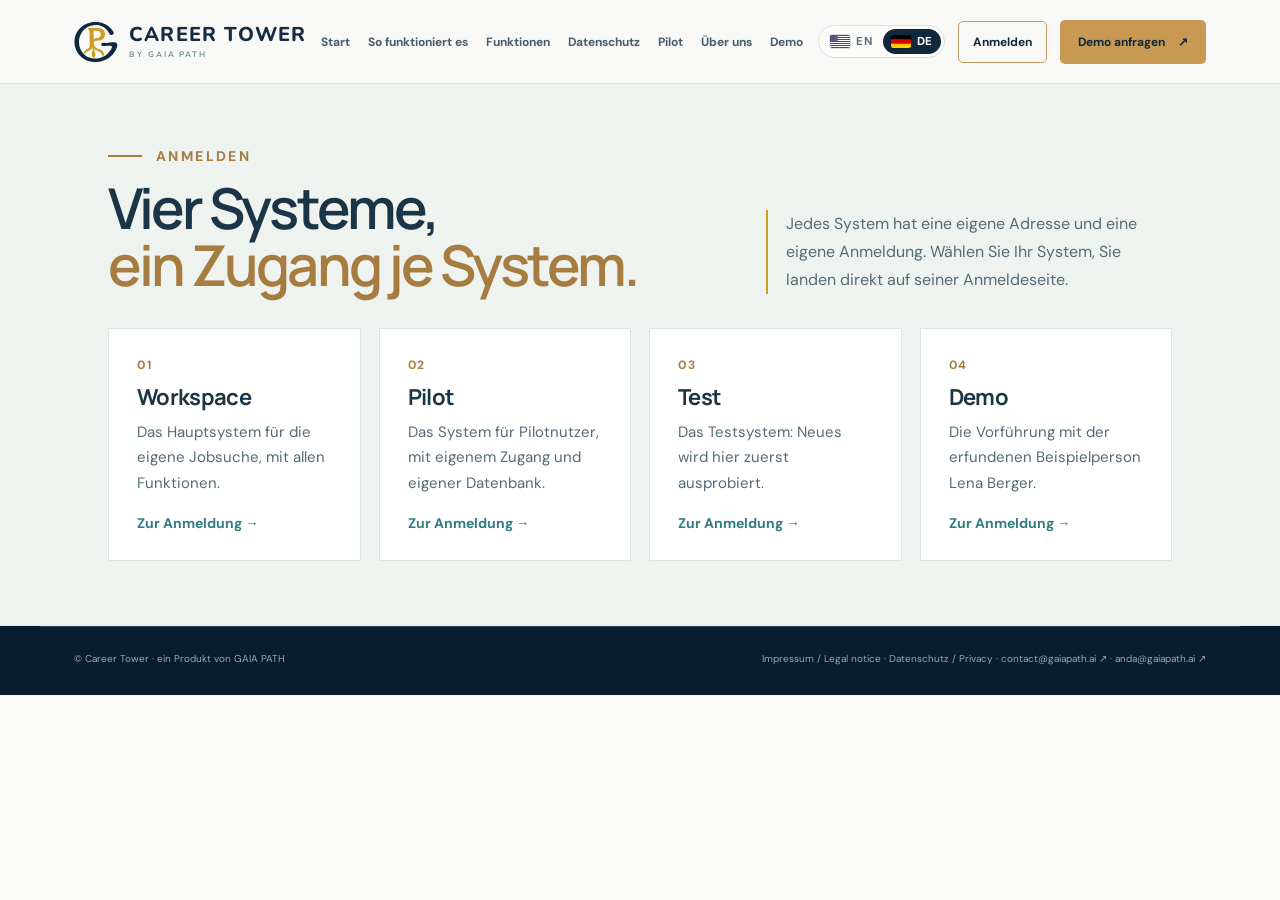
==== anmelden.html @ d07d6068 "Anmelden: Kacheln auf app/pilot/test/demo.careertower.ai Co-Authored-By: Claude Opus 5.5 <noreply@an" ====
<!doctype html><html lang="de"><head><meta charset="UTF-8"><meta name="viewport" content="width=device-width,initial-scale=1"><meta name="description" content="Career Tower von GAIA PATH: KI-gestützte Bewerbungsunterlagen für AVGS-Träger. Nur belegte Fakten aus dem Master-Lebenslauf, markiert, was man prüfen sollte. Die KI zeigt, der Mensch entscheidet."><title>Career Tower</title><link rel="icon" href="assets/logo.svg" type="image/svg+xml"><link rel="icon" href="assets/favicon-32.png" sizes="32x32" type="image/png"><link rel="apple-touch-icon" href="assets/apple-touch-icon.png"><meta property="og:type" content="website"><meta property="og:url" content="https://careertower.ai/"><meta property="og:title" content="Career Tower"><meta property="og:description" content="AI-supported application documents built only from verified facts. AI shows, people decide. Nothing is sent automatically."><meta property="og:image" content="https://www.gaiapath.ai/assets/og-image.png"><meta name="twitter:card" content="summary_large_image"><meta name="theme-color" content="#0b2235"><link rel="stylesheet" href="styles.css?v=35"><link rel="stylesheet" href="ct.css?v=15"><script data-goatcounter="https://leonidasshariati.goatcounter.com/count" async src="//gc.zgo.at/count.js"></script></head><body data-page="pLogin" class="ct-page"><header class="site-header"><a class="brand" href="index.html" aria-label="Career Tower"><span class="brand-mark"><svg viewBox="128 14 790 790" aria-hidden="true"><path d="M493.67,768.67C476.85,767.86 466.83,766.92 450.83,764.65C445.42,763.88 438.57,762.67 433.00,761.49C431.81,761.24 428.21,760.48 425.00,759.81C369.36,748.20 316.09,723.93 273.23,690.67C265.53,684.69 264.67,684.01 261.32,681.18C206.78,635.16 170.81,579.69 150.20,509.83C146.63,497.72 142.01,476.75 140.15,464.17C139.25,458.10 138.66,453.58 138.00,447.67C137.38,442.14 137.17,439.65 136.31,427.83C135.85,421.40 135.83,394.44 136.29,387.50C136.94,377.67 137.37,372.54 138.01,367.00C138.36,363.97 138.80,360.15 138.99,358.50C139.18,356.85 139.48,354.75 139.65,353.83C139.82,352.92 140.20,350.59 140.49,348.67C142.12,338.09 145.56,321.98 148.22,312.50C155.66,285.96 161.98,269.53 173.66,246.39C205.39,183.51 256.27,131.75 321.67,95.82C360.97,74.22 402.38,60.06 447.33,52.85C455.56,51.52 456.60,51.37 461.00,50.84C481.09,48.42 493.48,47.68 514.17,47.69C534.42,47.69 541.73,48.15 566.83,51.03C569.55,51.34 574.49,52.10 577.50,52.67C578.42,52.85 580.52,53.23 582.17,53.52C633.65,62.60 681.07,81.76 725.67,111.50C733.48,116.71 735.87,118.40 744.34,124.67C769.04,142.94 795.28,168.94 813.80,193.50C830.43,215.54 838.65,231.63 840.04,244.81C842.34,266.68 826.58,284.11 803.78,284.92C788.35,285.46 775.67,278.43 765.36,263.63C763.04,260.29 757.40,250.52 751.33,239.33C736.51,212.01 721.34,191.91 702.86,175.11C678.41,152.88 647.60,134.09 616.32,122.32C591.58,113.02 569.39,107.92 542.83,105.43C529.68,104.19 498.34,104.70 486.50,106.33C485.22,106.51 482.59,106.82 480.67,107.02C472.59,107.86 458.96,110.35 447.67,113.05C403.25,123.68 356.75,146.13 325.33,172.13C311.29,183.75 296.94,198.46 284.97,213.50C279.71,220.11 272.91,229.56 268.78,236.00C267.31,238.29 265.39,241.28 264.52,242.65C259.39,250.66 250.16,267.94 246.26,276.83C244.98,279.77 243.11,284.01 242.12,286.27C238.24,295.08 231.40,314.58 228.88,324.00C223.82,342.94 221.67,353.70 219.52,370.83C215.39,403.78 216.78,437.50 223.72,472.50C225.84,483.23 231.43,503.84 234.34,511.69C234.91,513.23 235.91,516.00 236.56,517.83C240.65,529.42 247.10,544.19 252.54,554.41C267.56,582.67 281.83,602.46 302.33,623.46C338.61,660.62 389.16,687.57 445.83,699.97C467.00,704.59 483.11,706.17 509.00,706.15C533.37,706.13 545.13,705.13 567.33,701.20C591.34,696.96 621.10,687.83 642.14,678.26C644.17,677.33 647.72,675.72 650.02,674.67C672.71,664.33 702.51,644.85 722.67,627.20C755.36,598.56 780.02,567.26 797.63,532.08C807.52,512.31 811.08,494.49 806.86,485.86C804.01,480.03 797.89,477.30 783.50,475.44C777.80,474.70 751.32,474.58 745.33,475.27C743.41,475.49 739.81,475.82 737.33,476.00C734.86,476.18 730.81,476.55 728.33,476.81C725.86,477.08 721.51,477.53 718.67,477.83C715.83,478.12 713.20,478.43 712.83,478.52C712.47,478.60 708.87,479.04 704.83,479.49C700.80,479.94 694.95,480.60 691.83,480.96C677.92,482.58 673.86,482.82 660.83,482.83C650.18,482.83 647.61,482.74 644.67,482.24C635.15,480.62 628.66,477.88 623.52,473.30C619.19,469.44 615.69,461.20 615.67,454.82C615.64,440.33 624.19,429.55 639.06,425.38C645.76,423.50 656.05,422.61 663.17,423.31C689.30,425.87 712.08,425.31 749.17,421.18C754.48,420.59 761.65,419.81 767.75,419.16C770.27,418.89 774.47,418.44 777.08,418.15C784.51,417.35 790.99,416.71 797.33,416.16C800.54,415.89 803.84,415.58 804.67,415.49C808.75,415.03 826.84,414.33 834.82,414.34C857.09,414.35 872.77,416.59 882.99,421.23C901.93,429.83 910.00,451.34 905.30,480.67C903.08,494.47 896.41,515.17 888.70,532.12C887.22,535.39 886.00,538.14 886.00,538.24C886.00,538.67 876.49,556.52 872.74,563.12C862.10,581.88 843.39,609.07 832.01,622.33C830.98,623.52 829.29,625.55 828.25,626.83C821.07,635.65 810.27,647.35 800.29,657.15C754.99,701.57 699.42,733.48 635.66,751.67C627.15,754.09 615.03,757.21 611.00,758.01C610.18,758.17 607.32,758.77 604.67,759.34C582.33,764.10 562.04,766.84 539.17,768.19C529.20,768.77 501.78,769.07 493.67,768.67Z" fill="currentColor" fill-rule="evenodd"/><path d="M474.50,691.36C470.16,691.09 470.15,691.09 465.56,684.39C453.58,666.92 448.32,653.49 446.48,635.67C445.01,621.37 446.77,609.78 454.18,585.10C458.79,569.76 459.74,565.88 461.28,556.33C463.17,544.65 463.44,539.95 463.42,520.00C463.39,503.48 463.19,500.30 462.17,500.28C461.98,500.27 461.29,501.74 460.63,503.55C454.06,521.54 445.44,534.71 432.97,545.80C422.28,555.32 413.79,560.22 396.00,567.16C371.93,576.54 360.74,583.09 348.71,594.83C340.17,603.17 332.48,614.45 329.00,623.76C327.20,628.57 326.48,628.53 320.29,623.22C312.94,616.91 304.43,607.57 303.07,604.33C302.41,602.76 302.83,600.57 305.21,593.23C311.34,574.31 324.19,557.68 341.63,546.09C348.59,541.47 353.65,538.77 371.67,530.06C395.75,518.43 405.55,506.05 408.24,483.83C408.90,478.38 408.88,483.67 408.73,362.00C408.61,260.04 408.35,234.13 407.35,226.65C405.52,212.82 400.66,199.70 393.13,188.28C389.29,182.45 382.41,173.52 377.50,168.00C375.79,166.08 374.05,164.05 373.63,163.50C373.21,162.95 372.37,161.94 371.77,161.25C370.54,159.85 370.42,159.29 371.20,158.51C371.88,157.83 563.36,157.92 571.33,158.61C576.66,159.07 585.69,160.18 589.67,160.86C637.67,169.06 670.77,198.63 681.62,243.00C682.18,245.29 682.74,247.84 682.85,248.67C682.97,249.49 683.26,251.37 683.51,252.83C684.31,257.53 685.10,269.86 684.88,274.17C682.92,312.69 667.67,342.26 639.61,361.94C623.01,373.58 602.72,380.74 579.00,383.34C573.89,383.90 560.87,384.30 547.17,384.32C531.03,384.35 526.01,384.81 517.33,387.06C496.34,392.52 484.40,409.38 484.34,433.67C484.28,459.67 494.50,484.06 513.50,503.20C528.28,518.08 543.75,526.28 576.00,536.33C596.99,542.87 606.94,546.94 618.83,553.83C642.94,567.80 659.38,589.24 667.40,617.17C669.95,626.02 671.80,637.55 671.20,640.76C670.77,643.05 667.02,646.71 660.33,651.37C659.14,652.20 656.44,654.09 654.33,655.57C649.60,658.88 644.20,662.01 642.85,662.23C641.27,662.48 640.85,661.70 639.33,655.67C632.28,627.59 618.79,608.17 595.67,592.78C586.60,586.75 577.68,582.60 559.17,575.80C540.15,568.81 532.36,565.13 522.00,558.21C509.76,550.05 501.48,542.00 492.34,529.38C488.92,524.66 488.81,524.74 488.91,531.84C488.99,537.56 489.37,540.74 490.88,548.33C493.26,560.35 494.86,565.98 500.82,583.33C509.81,609.55 511.17,615.93 511.10,631.51C511.01,652.91 505.83,667.97 491.18,689.44C489.83,691.40 488.81,691.68 482.93,691.61C480.13,691.58 476.33,691.46 474.50,691.36Z M486.12,355.42C495.36,346.57 504.61,342.28 519.83,339.77C521.73,339.46 527.06,339.18 534.33,339.00C552.84,338.55 561.54,336.76 573.00,331.04C599.77,317.67 613.81,288.63 608.33,257.91C603.74,232.15 586.23,213.45 560.81,207.16C551.52,204.86 552.63,204.92 515.60,204.77C482.04,204.63 482.04,204.63 481.34,205.33C480.64,206.03 480.64,206.03 480.74,281.93C480.83,358.02 480.85,359.33 481.86,359.33C481.95,359.33 483.87,357.57 486.12,355.42Z" fill="#cc9f22" fill-rule="evenodd"/></svg></span><span class="brand-name">CAREER TOWER<small>BY GAIA PATH</small></span></a><nav class="desktop-nav" aria-label="Primary"><a href="index.html" data-i="ctStart">Start</a><a href="so-funktionierts.html" data-i="ctHow">So funktioniert es</a><a href="funktionen.html" data-i="ctFeat">Funktionen</a><a href="datenschutz-daten.html" data-i="ctData">Datenschutz</a><a href="pilot.html" data-i="ctPilot">Pilot</a><a href="ueber-uns.html" data-i="ctAbout">Über uns</a><a href="demo.html" data-i="ctDemoNav">Demo</a></nav><div class="nav-actions"><div class="language lang-switch" id="ctLang" role="group" aria-label="Language"><button type="button" data-lang="en" aria-pressed="true"><svg class="flag" viewBox="0 0 190 100" preserveAspectRatio="xMidYMid slice" aria-hidden="true"><rect width="190" height="100" fill="#fff"/><rect y="0.00" width="190" height="7.69" fill="#B22234"/><rect y="15.38" width="190" height="7.69" fill="#B22234"/><rect y="30.77" width="190" height="7.69" fill="#B22234"/><rect y="46.15" width="190" height="7.69" fill="#B22234"/><rect y="61.54" width="190" height="7.69" fill="#B22234"/><rect y="76.92" width="190" height="7.69" fill="#B22234"/><rect y="92.31" width="190" height="7.69" fill="#B22234"/><rect width="76" height="53.85" fill="#3C3B6E"/><g fill="#fff"><circle cx="6.3" cy="5.4" r="1.9"/><circle cx="19.0" cy="5.4" r="1.9"/><circle cx="31.7" cy="5.4" r="1.9"/><circle cx="44.3" cy="5.4" r="1.9"/><circle cx="57.0" cy="5.4" r="1.9"/><circle cx="69.7" cy="5.4" r="1.9"/><circle cx="12.7" cy="10.8" r="1.9"/><circle cx="25.3" cy="10.8" r="1.9"/><circle cx="38.0" cy="10.8" r="1.9"/><circle cx="50.7" cy="10.8" r="1.9"/><circle cx="63.3" cy="10.8" r="1.9"/><circle cx="6.3" cy="16.1" r="1.9"/><circle cx="19.0" cy="16.1" r="1.9"/><circle cx="31.7" cy="16.1" r="1.9"/><circle cx="44.3" cy="16.1" r="1.9"/><circle cx="57.0" cy="16.1" r="1.9"/><circle cx="69.7" cy="16.1" r="1.9"/><circle cx="12.7" cy="21.5" r="1.9"/><circle cx="25.3" cy="21.5" r="1.9"/><circle cx="38.0" cy="21.5" r="1.9"/><circle cx="50.7" cy="21.5" r="1.9"/><circle cx="63.3" cy="21.5" r="1.9"/><circle cx="6.3" cy="26.9" r="1.9"/><circle cx="19.0" cy="26.9" r="1.9"/><circle cx="31.7" cy="26.9" r="1.9"/><circle cx="44.3" cy="26.9" r="1.9"/><circle cx="57.0" cy="26.9" r="1.9"/><circle cx="69.7" cy="26.9" r="1.9"/><circle cx="12.7" cy="32.3" r="1.9"/><circle cx="25.3" cy="32.3" r="1.9"/><circle cx="38.0" cy="32.3" r="1.9"/><circle cx="50.7" cy="32.3" r="1.9"/><circle cx="63.3" cy="32.3" r="1.9"/><circle cx="6.3" cy="37.7" r="1.9"/><circle cx="19.0" cy="37.7" r="1.9"/><circle cx="31.7" cy="37.7" r="1.9"/><circle cx="44.3" cy="37.7" r="1.9"/><circle cx="57.0" cy="37.7" r="1.9"/><circle cx="69.7" cy="37.7" r="1.9"/><circle cx="12.7" cy="43.0" r="1.9"/><circle cx="25.3" cy="43.0" r="1.9"/><circle cx="38.0" cy="43.0" r="1.9"/><circle cx="50.7" cy="43.0" r="1.9"/><circle cx="63.3" cy="43.0" r="1.9"/><circle cx="6.3" cy="48.4" r="1.9"/><circle cx="19.0" cy="48.4" r="1.9"/><circle cx="31.7" cy="48.4" r="1.9"/><circle cx="44.3" cy="48.4" r="1.9"/><circle cx="57.0" cy="48.4" r="1.9"/><circle cx="69.7" cy="48.4" r="1.9"/></g></svg><span>EN</span></button><button type="button" data-lang="de" aria-pressed="false"><svg class="flag" viewBox="0 0 5 3" preserveAspectRatio="none" aria-hidden="true"><rect width="5" height="1" fill="#000"/><rect y="1" width="5" height="1" fill="#DD0000"/><rect y="2" width="5" height="1" fill="#FFCE00"/></svg><span>DE</span></button></div><a class="nav-login on" href="anmelden.html" data-i="ctLogin">Anmelden</a><a class="nav-cta" href="demo.html" data-i="ctDemo">Let's talk <span>↗</span></a><button class="menu-toggle" id="menuToggle" aria-label="Open menu" aria-expanded="false">☰</button></div></header><nav class="mobile-nav" id="mobileNav" aria-label="Mobile"><a href="index.html" data-i="ctStart">Start</a><a href="so-funktionierts.html" data-i="ctHow">So funktioniert es</a><a href="funktionen.html" data-i="ctFeat">Funktionen</a><a href="datenschutz-daten.html" data-i="ctData">Datenschutz</a><a href="pilot.html" data-i="ctPilot">Pilot</a><a href="ueber-uns.html" data-i="ctAbout">Über uns</a><a href="demo.html" data-i="ctDemoNav">Demo</a><a href="anmelden.html" data-i="ctLogin">Anmelden</a></nav><main>
<section class="ct-sec alt" id="anmelden"><div class="ct-wrap"><div class="ct-top"><div><p class="eyebrow" data-t="lgEye"></p><h2 data-t="lgTitle"></h2></div><p class="ct-aside" data-t="lgText"></p></div><div class="ct-cards ct-logins"><a class="ct-card ct-login" href="https://app.careertower.ai/"><span class="no">01</span><h3 data-t="lgA"></h3><p data-t="lgAT"></p><span class="ct-go" data-t="lgGo"></span></a><a class="ct-card ct-login" href="https://pilot.careertower.ai/"><span class="no">02</span><h3 data-t="lgP"></h3><p data-t="lgPT"></p><span class="ct-go" data-t="lgGo"></span></a><a class="ct-card ct-login" href="https://test.careertower.ai/"><span class="no">03</span><h3 data-t="lgT"></h3><p data-t="lgTT"></p><span class="ct-go" data-t="lgGo"></span></a><a class="ct-card ct-login" href="https://demo.careertower.ai/"><span class="no">04</span><h3 data-t="lgD"></h3><p data-t="lgDT"></p><span class="ct-go" data-t="lgGo"></span></a></div></div></section>
</main><footer><div class="container footer-bottom"><span>© Career Tower · ein Produkt von <a href="https://www.gaiapath.ai/">GAIA PATH</a></span><span><a href="impressum.html">Impressum / Legal notice</a> · <a href="datenschutz.html">Datenschutz / Privacy</a> · <a href="mailto:contact@gaiapath.ai">contact@gaiapath.ai ↗</a> · <a href="mailto:anda@gaiapath.ai">anda@gaiapath.ai ↗</a></span></div></footer><script src="ct.js?v=14"></script></body></html>
---- styles.css ----
/* Self-hosted Google Fonts (DM Sans, Manrope; latin + latin-ext) */
@font-face {
  font-family: 'DM Sans';
  font-style: normal;
  font-weight: 400;
  font-display: swap;
  src: url(assets/fonts/DMSans-latin-ext-rP2Yp2yw.woff2) format('woff2');
  unicode-range: U+0100-02BA, U+02BD-02C5, U+02C7-02CC, U+02CE-02D7, U+02DD-02FF, U+0304, U+0308, U+0329, U+1D00-1DBF, U+1E00-1E9F, U+1EF2-1EFF, U+2020, U+20A0-20AB, U+20AD-20C4, U+2113, U+2C60-2C7F, U+A720-A7FF;
}
@font-face {
  font-family: 'DM Sans';
  font-style: normal;
  font-weight: 400;
  font-display: swap;
  src: url(assets/fonts/DMSans-latin-rP2Yp2yw.woff2) format('woff2');
  unicode-range: U+0000-00FF, U+0131, U+0152-0153, U+02BB-02BC, U+02C6, U+02DA, U+02DC, U+0304, U+0308, U+0329, U+2000-206F, U+20AC, U+2122, U+2191, U+2193, U+2212, U+2215, U+FEFF, U+FFFD;
}
@font-face {
  font-family: 'DM Sans';
  font-style: normal;
  font-weight: 500;
  font-display: swap;
  src: url(assets/fonts/DMSans-latin-ext-rP2Yp2yw.woff2) format('woff2');
  unicode-range: U+0100-02BA, U+02BD-02C5, U+02C7-02CC, U+02CE-02D7, U+02DD-02FF, U+0304, U+0308, U+0329, U+1D00-1DBF, U+1E00-1E9F, U+1EF2-1EFF, U+2020, U+20A0-20AB, U+20AD-20C4, U+2113, U+2C60-2C7F, U+A720-A7FF;
}
@font-face {
  font-family: 'DM Sans';
  font-style: normal;
  font-weight: 500;
  font-display: swap;
  src: url(assets/fonts/DMSans-latin-rP2Yp2yw.woff2) format('woff2');
  unicode-range: U+0000-00FF, U+0131, U+0152-0153, U+02BB-02BC, U+02C6, U+02DA, U+02DC, U+0304, U+0308, U+0329, U+2000-206F, U+20AC, U+2122, U+2191, U+2193, U+2212, U+2215, U+FEFF, U+FFFD;
}
@font-face {
  font-family: 'DM Sans';
  font-style: normal;
  font-weight: 600;
  font-display: swap;
  src: url(assets/fonts/DMSans-latin-ext-rP2Yp2yw.woff2) format('woff2');
  unicode-range: U+0100-02BA, U+02BD-02C5, U+02C7-02CC, U+02CE-02D7, U+02DD-02FF, U+0304, U+0308, U+0329, U+1D00-1DBF, U+1E00-1E9F, U+1EF2-1EFF, U+2020, U+20A0-20AB, U+20AD-20C4, U+2113, U+2C60-2C7F, U+A720-A7FF;
}
@font-face {
  font-family: 'DM Sans';
  font-style: normal;
  font-weight: 600;
  font-display: swap;
  src: url(assets/fonts/DMSans-latin-rP2Yp2yw.woff2) format('woff2');
  unicode-range: U+0000-00FF, U+0131, U+0152-0153, U+02BB-02BC, U+02C6, U+02DA, U+02DC, U+0304, U+0308, U+0329, U+2000-206F, U+20AC, U+2122, U+2191, U+2193, U+2212, U+2215, U+FEFF, U+FFFD;
}
@font-face {
  font-family: 'DM Sans';
  font-style: normal;
  font-weight: 700;
  font-display: swap;
  src: url(assets/fonts/DMSans-latin-ext-rP2Yp2yw.woff2) format('woff2');
  unicode-range: U+0100-02BA, U+02BD-02C5, U+02C7-02CC, U+02CE-02D7, U+02DD-02FF, U+0304, U+0308, U+0329, U+1D00-1DBF, U+1E00-1E9F, U+1EF2-1EFF, U+2020, U+20A0-20AB, U+20AD-20C4, U+2113, U+2C60-2C7F, U+A720-A7FF;
}
@font-face {
  font-family: 'DM Sans';
  font-style: normal;
  font-weight: 700;
  font-display: swap;
  src: url(assets/fonts/DMSans-latin-rP2Yp2yw.woff2) format('woff2');
  unicode-range: U+0000-00FF, U+0131, U+0152-0153, U+02BB-02BC, U+02C6, U+02DA, U+02DC, U+0304, U+0308, U+0329, U+2000-206F, U+20AC, U+2122, U+2191, U+2193, U+2212, U+2215, U+FEFF, U+FFFD;
}
@font-face {
  font-family: 'Manrope';
  font-style: normal;
  font-weight: 400;
  font-display: swap;
  src: url(assets/fonts/Manrope-latin-ext-xn7gYHE4.woff2) format('woff2');
  unicode-range: U+0100-02BA, U+02BD-02C5, U+02C7-02CC, U+02CE-02D7, U+02DD-02FF, U+0304, U+0308, U+0329, U+1D00-1DBF, U+1E00-1E9F, U+1EF2-1EFF, U+2020, U+20A0-20AB, U+20AD-20C4, U+2113, U+2C60-2C7F, U+A720-A7FF;
}
@font-face {
  font-family: 'Manrope';
  font-style: normal;
  font-weight: 400;
  font-display: swap;
  src: url(assets/fonts/Manrope-latin-xn7gYHE4.woff2) format('woff2');
  unicode-range: U+0000-00FF, U+0131, U+0152-0153, U+02BB-02BC, U+02C6, U+02DA, U+02DC, U+0304, U+0308, U+0329, U+2000-206F, U+20AC, U+2122, U+2191, U+2193, U+2212, U+2215, U+FEFF, U+FFFD;
}
@font-face {
  font-family: 'Manrope';
  font-style: normal;
  font-weight: 500;
  font-display: swap;
  src: url(assets/fonts/Manrope-latin-ext-xn7gYHE4.woff2) format('woff2');
  unicode-range: U+0100-02BA, U+02BD-02C5, U+02C7-02CC, U+02CE-02D7, U+02DD-02FF, U+0304, U+0308, U+0329, U+1D00-1DBF, U+1E00-1E9F, U+1EF2-1EFF, U+2020, U+20A0-20AB, U+20AD-20C4, U+2113, U+2C60-2C7F, U+A720-A7FF;
}
@font-face {
  font-family: 'Manrope';
  font-style: normal;
  font-weight: 500;
  font-display: swap;
  src: url(assets/fonts/Manrope-latin-xn7gYHE4.woff2) format('woff2');
  unicode-range: U+0000-00FF, U+0131, U+0152-0153, U+02BB-02BC, U+02C6, U+02DA, U+02DC, U+0304, U+0308, U+0329, U+2000-206F, U+20AC, U+2122, U+2191, U+2193, U+2212, U+2215, U+FEFF, U+FFFD;
}
@font-face {
  font-family: 'Manrope';
  font-style: normal;
  font-weight: 600;
  font-display: swap;
  src: url(assets/fonts/Manrope-latin-ext-xn7gYHE4.woff2) format('woff2');
  unicode-range: U+0100-02BA, U+02BD-02C5, U+02C7-02CC, U+02CE-02D7, U+02DD-02FF, U+0304, U+0308, U+0329, U+1D00-1DBF, U+1E00-1E9F, U+1EF2-1EFF, U+2020, U+20A0-20AB, U+20AD-20C4, U+2113, U+2C60-2C7F, U+A720-A7FF;
}
@font-face {
  font-family: 'Manrope';
  font-style: normal;
  font-weight: 600;
  font-display: swap;
  src: url(assets/fonts/Manrope-latin-xn7gYHE4.woff2) format('woff2');
  unicode-range: U+0000-00FF, U+0131, U+0152-0153, U+02BB-02BC, U+02C6, U+02DA, U+02DC, U+0304, U+0308, U+0329, U+2000-206F, U+20AC, U+2122, U+2191, U+2193, U+2212, U+2215, U+FEFF, U+FFFD;
}
@font-face {
  font-family: 'Manrope';
  font-style: normal;
  font-weight: 700;
  font-display: swap;
  src: url(assets/fonts/Manrope-latin-ext-xn7gYHE4.woff2) format('woff2');
  unicode-range: U+0100-02BA, U+02BD-02C5, U+02C7-02CC, U+02CE-02D7, U+02DD-02FF, U+0304, U+0308, U+0329, U+1D00-1DBF, U+1E00-1E9F, U+1EF2-1EFF, U+2020, U+20A0-20AB, U+20AD-20C4, U+2113, U+2C60-2C7F, U+A720-A7FF;
}
@font-face {
  font-family: 'Manrope';
  font-style: normal;
  font-weight: 700;
  font-display: swap;
  src: url(assets/fonts/Manrope-latin-xn7gYHE4.woff2) format('woff2');
  unicode-range: U+0000-00FF, U+0131, U+0152-0153, U+02BB-02BC, U+02C6, U+02DA, U+02DC, U+0304, U+0308, U+0329, U+2000-206F, U+20AC, U+2122, U+2191, U+2193, U+2212, U+2215, U+FEFF, U+FFFD;
}
@font-face {
  font-family: 'Manrope';
  font-style: normal;
  font-weight: 800;
  font-display: swap;
  src: url(assets/fonts/Manrope-latin-ext-xn7gYHE4.woff2) format('woff2');
  unicode-range: U+0100-02BA, U+02BD-02C5, U+02C7-02CC, U+02CE-02D7, U+02DD-02FF, U+0304, U+0308, U+0329, U+1D00-1DBF, U+1E00-1E9F, U+1EF2-1EFF, U+2020, U+20A0-20AB, U+20AD-20C4, U+2113, U+2C60-2C7F, U+A720-A7FF;
}
@font-face {
  font-family: 'Manrope';
  font-style: normal;
  font-weight: 800;
  font-display: swap;
  src: url(assets/fonts/Manrope-latin-xn7gYHE4.woff2) format('woff2');
  unicode-range: U+0000-00FF, U+0131, U+0152-0153, U+02BB-02BC, U+02C6, U+02DA, U+02DC, U+0304, U+0308, U+0329, U+2000-206F, U+20AC, U+2122, U+2191, U+2193, U+2212, U+2215, U+FEFF, U+FFFD;
}

:root{--navy:#11273b;--deep:#0b1c2e;--blue:#2e657b;--teal:#317c83;--paper:#f5f6f3;--ink:#192b37;--muted:#60717d;--line:#e0e6e5;--accent:#b3d5cb}*{box-sizing:border-box}html{scroll-behavior:smooth;scroll-padding-top:85px}body{margin:0;font-family:'DM Sans',sans-serif;color:var(--ink);background:#fff}h1,h2,h3,p{margin-top:0}h1,h2,h3{font-family:Manrope,sans-serif;letter-spacing:-.052em;line-height:1.12}h2{font-size:clamp(32px,4.1vw,58px);font-weight:600}h2 em,h1 em{font-style:normal;color:#8bbfb4}a{color:inherit;text-decoration:none}button,select,textarea{font:inherit}button{cursor:pointer}.container{max-width:1200px;margin:0 auto;padding-left:34px;padding-right:34px}.section{position:relative}.site-header{height:83px;display:flex;align-items:center;justify-content:space-between;padding:0 max(34px,calc((100vw - 1132px)/2));background:#fff;position:sticky;top:0;z-index:20;box-shadow:0 1px 0 rgba(10,38,50,.08)}.brand{display:flex;align-items:center;gap:11px;line-height:1;font-family:Manrope,sans-serif;font-size:20px;letter-spacing:.05em;font-weight:500;color:#152c43}.brand b{font-weight:800}.brand small{display:block;font-size:8px;letter-spacing:.19em;margin-top:6px;color:#799099;font-weight:700}.brand-mark{width:39px;height:39px;display:grid;place-items:center;border:1.5px solid #2f6b77;font-size:23px;font-weight:800;color:#246376}.brand-mark span{color:#be9271}.desktop-nav{display:flex;gap:29px;align-items:center}.desktop-nav a{font-size:12px;font-weight:700;color:#455d6c;transition:color .2s}.desktop-nav a:hover,.text-link:hover{color:#277e85}.nav-actions{display:flex;align-items:center;gap:13px}.language{background:transparent;border:0;font-size:12px;font-weight:800;color:#2d5363;padding:12px}.nav-cta{background:#163349;color:white;padding:14px 18px;font-size:12px;font-weight:700}.nav-cta span{margin-left:10px;color:#a2d6c8}.menu-toggle,.mobile-nav{display:none}.hero{background:linear-gradient(116deg,#092035 4%,#122d43 55%,#1b4550);color:white;min-height:666px;overflow:hidden}.hero-inner{padding-top:108px;padding-bottom:47px;position:relative;z-index:2}.eyebrow{font-weight:800;font-size:11px;letter-spacing:.17em;color:#3b7f84;text-transform:uppercase}.eyebrow.light{color:#a4c9c7}.dot{display:inline-block;border-radius:50%;width:7px;height:7px;background:#b0d4c6;margin-right:10px}.hero h1{font-size:clamp(52px,6.5vw,92px);max-width:900px;margin:26px 0 27px;font-weight:600;line-height:1.08}.hero-lede{max-width:530px;font-size:17px;line-height:1.85;color:#c8d8e3}.hero-buttons{display:flex;gap:14px;margin-top:33px;flex-wrap:wrap}.btn{display:inline-flex;align-items:center;justify-content:space-between;gap:35px;padding:16px 21px;font-size:13px;font-weight:800;border:1px solid transparent;transition:transform .2s}.btn:hover{transform:translateY(-2px)}.btn-light{background:#e2eee8;color:#173849}.btn-outline{border-color:#7d929b;color:#fff;background:transparent}.btn-dark{background:#133044;color:white;width:100%}.hero-footer{display:flex;gap:25px;color:#b8c9d2;font-size:11px;letter-spacing:.08em;margin-top:101px}.hero-decor{position:absolute;right:-125px;top:18px;width:700px;height:700px;opacity:.5}.ring{position:absolute;border:1px solid rgba(158,220,217,.25);border-radius:50%}.r1{inset:0}.r2{inset:85px}.r3{inset:185px}.ring-symbol{position:absolute;top:210px;left:240px;color:#b0d7ce;font-family:Manrope;font-weight:700;font-size:170px;opacity:.1}.intro{padding-top:122px;padding-bottom:120px;display:grid;grid-template-columns:1.2fr .8fr;gap:12%}.intro h2{font-size:clamp(32px,3.6vw,53px);max-width:650px;margin:21px 0 0}.intro h2 em,.services h2 em,.areas h2 em,.approach h2 em,.about h2 em{color:#538d8b}.intro-side{padding-top:57px}.intro-side p{font-size:15px;color:#516575;line-height:1.95}.text-link{display:inline-block;margin-top:15px;border-bottom:1px solid #589292;padding-bottom:8px;font-weight:800;font-size:12px}.ecosystem{background:var(--paper);padding:104px 0 106px}.center-heading{text-align:center;max-width:760px;margin:auto}.center-heading h2{margin:19px 0 25px}.center-heading>p:last-child{font-size:15px;line-height:1.85;color:#596c75}.ecosystem-visual{max-width:920px;margin:38px auto 31px;background:white;border-radius:3px;border:1px solid #e5ecea;box-shadow:0 18px 50px rgba(22,52,65,.07)}.ecosystem-visual img{width:100%;display:block}.ecosystem-tabs{display:flex;gap:9px;justify-content:center;flex-wrap:wrap}.tab{padding:12px 25px;background:white;border:1px solid #cad9d8;font-size:12px;color:#28516b;font-weight:700}.tab.active{background:#193b4d;color:white;border-color:#193b4d}.tab-panel{background:white;border:1px solid #e4eae9;padding:30px 36px;max-width:920px;margin:12px auto 0;min-height:128px;display:grid;grid-template-columns:190px 1fr;gap:24px;align-items:start}.tab-panel h3{font-size:22px;margin:0}.tab-panel p{color:#596d76;font-size:14px;line-height:1.85;margin:0}.caveat{color:#76858d;font-size:11px;text-align:center;margin-top:18px}.services{padding-top:117px;padding-bottom:117px}.section-top{display:flex;justify-content:space-between;align-items:end;gap:9%;margin-bottom:50px}.section-top h2{margin:18px 0 0}.section-aside{max-width:350px;color:#5e737c;line-height:1.9;font-size:14px;margin:0 0 6px}.service-grid{display:grid;grid-template-columns:1fr 1fr;gap:16px}.service-card{padding:35px 34px 30px;background:#f6f8f7;min-height:310px;border-top:3px solid #75a4a0;transition:transform .2s,box-shadow .2s}.service-card:hover{transform:translateY(-3px);box-shadow:0 12px 28px #15334510}.service-num{color:#3a858b;font-size:12px;font-weight:800;letter-spacing:.1em}.service-card h3{font-size:25px;margin:36px 0 16px;max-width:370px}.service-card p{font-size:14px;line-height:1.85;color:#596e79}.service-result{font-size:12px;color:#235b62;font-weight:800;margin-top:25px}.areas{background:#eaf0ed;padding:113px 0}.area-list{border-top:1px solid #cad9d6}.area-row{display:grid;grid-template-columns:64px 1fr 1fr 30px;gap:25px;padding:27px 0;align-items:center;border-bottom:1px solid #cad9d6}.area-row .number{color:#618b8c;font-weight:800;font-size:13px}.area-row h3{font-size:20px;letter-spacing:-.04em;margin:0}.area-row p{color:#5a6d77;font-size:13px;line-height:1.7;margin:0}.area-row .arrow{font-size:20px;color:#548e8a}.approach{padding-top:120px;padding-bottom:110px}.steps{display:grid;grid-template-columns:repeat(5,1fr);gap:12px}.step{border-top:2px solid #357f84;padding:22px 8px 0 0}.step .step-number{font-size:12px;font-weight:800;color:#398a8e}.step h3{font-size:19px;margin:24px 0 12px}.step p{font-size:13px;line-height:1.8;color:#60717a}.approach-note{background:#edf3f0;display:flex;gap:25px;align-items:center;padding:24px 30px;margin-top:60px}.approach-note p{margin:0;color:#4a646d;font-size:13px;line-height:1.8}.asterisk{font-size:36px;color:#408d89}.perspective{background:#143449;color:white;padding:100px 0 104px}.perspective-inner{max-width:1030px}.perspective h2{font-size:clamp(33px,4.2vw,58px);font-weight:500;line-height:1.35;max-width:930px;margin:26px 0 32px}.about{display:grid;grid-template-columns:1fr 1fr;gap:9%;padding-top:118px;padding-bottom:118px;align-items:center}.about-picture{position:relative;min-height:490px;overflow:hidden;background:#dce4df}.about-picture img{width:100%;height:530px;object-fit:cover;object-position:63% center;display:block}.photo-tag{position:absolute;bottom:0;left:0;right:0;background:rgba(10,37,51,.83);color:white;padding:18px 22px;font-size:12px}.about-copy h2{margin:20px 0 29px}.about-copy p:not(.eyebrow){font-size:14px;line-height:1.93;color:#5b6c75}.founder-signature{font-family:Manrope;font-weight:800;margin-top:29px;color:#1e3d4a}.founder-signature small{display:block;font-family:'DM Sans';font-size:11px;color:#77878e;margin-top:8px;font-weight:500}.contact{background:#103045;color:white;padding:113px 0}.contact-inner{display:grid;grid-template-columns:1fr 1fr;gap:12%}.contact h2{font-size:clamp(34px,4vw,57px);margin:24px 0}.contact h2 em{color:#9ac9bf}.contact p:not(.eyebrow){line-height:1.85;color:#c4d5dd;font-size:15px}.email-link{display:inline-block;color:#b8e0d4;border-bottom:1px solid #8bcabb;font-size:19px;font-weight:700;padding-bottom:10px;margin-top:23px}.challenge-card{background:#f6f9f7;color:#213848;padding:35px}.challenge-card label{font-size:12px;font-weight:800;display:block;margin-bottom:10px}.challenge-card select,.challenge-card textarea{border:1px solid #ccdbd8;background:white;width:100%;padding:15px;font-size:13px;color:#263f4b;outline-color:#3e898b;margin-bottom:25px}.challenge-card textarea{resize:vertical}.challenge-card .form-note{font-size:11px!important;line-height:1.6!important;color:#7b8a8d!important;margin:16px 0 0}footer{background:#081e30;color:white}.footer-top{padding-top:62px;padding-bottom:60px;display:flex;justify-content:space-between}.footer-brand{font-family:Manrope;font-size:27px;letter-spacing:.06em}.footer-top p{font-size:13px;color:#9bb0bc;line-height:1.7;margin-top:19px}.footer-links{display:grid;grid-template-columns:1fr 1fr;gap:17px 45px;align-content:start;font-size:12px;color:#b0c2cc}.footer-bottom{border-top:1px solid #2a4655;padding-top:25px;padding-bottom:30px;display:flex;gap:25px;justify-content:space-between;color:#8fa9b4;font-size:10px}
@media(max-width:1000px){.desktop-nav{gap:13px}.desktop-nav a{font-size:11px}.hero-decor{right:-280px}.steps{grid-template-columns:repeat(3,1fr)}}@media(max-width:760px){.container{padding-left:22px;padding-right:22px}.site-header{padding:0 20px;height:70px}.desktop-nav,.nav-cta{display:none}.menu-toggle{display:block;border:0;background:transparent;font-size:23px;color:#1a3c50}.mobile-nav.show{display:flex}.mobile-nav{position:sticky;top:70px;z-index:19;background:white;box-shadow:0 9px 20px #1232;flex-direction:column;padding:10px 24px 20px;gap:14px;font-size:13px;font-weight:800}.hero{min-height:auto}.hero-inner{padding-top:88px;padding-bottom:50px}.hero h1{font-size:clamp(48px,10vw,70px)}.hero-decor{opacity:.22;right:-420px}.hero-footer{margin-top:72px;gap:12px;flex-wrap:wrap}.intro,.about,.contact-inner{grid-template-columns:1fr;gap:36px}.intro{padding-top:82px;padding-bottom:80px}.intro-side{padding-top:0}.ecosystem,.services,.areas,.approach,.contact{padding-top:82px;padding-bottom:82px}.tab-panel{grid-template-columns:1fr;gap:8px;padding:23px}.section-top{display:block}.section-aside{margin-top:25px}.service-grid{grid-template-columns:1fr}.area-row{grid-template-columns:30px 1fr 25px;gap:12px}.area-row p{grid-column:2;grid-row:2}.area-row .arrow{grid-column:3;grid-row:1}.steps{grid-template-columns:1fr 1fr}.about{padding-top:82px;padding-bottom:82px}.about-picture{min-height:unset}.about-picture img{height:400px}.perspective{padding-top:79px;padding-bottom:79px}.footer-top,.footer-bottom{flex-direction:column;gap:20px}.footer-links{margin-top:14px}.challenge-card{padding:25px}.ecosystem-visual{margin-left:-12px;margin-right:-12px}}@media(max-width:430px){.steps{grid-template-columns:1fr}.step h3{margin-top:12px}.hero-buttons{flex-direction:column;align-items:stretch}.hero h1{font-size:44px}.brand{font-size:17px}}

/* Reusable editorial diagrams — also suitable for presentation export */
.interactions{background:#fff;padding:110px 0}.interactions h2 em{color:#538d8b}.visual-grid{display:grid;grid-template-columns:repeat(2,minmax(0,1fr));gap:24px}.visual-card{border:1px solid #dce6e4;background:#f6f9f8;overflow:hidden}.visual-card img{display:block;width:100%;height:290px;object-fit:contain;background:#f1f6f4}.visual-card-copy{padding:26px 28px 33px}.visual-card h3{font-size:24px;line-height:1.28;margin:15px 0}.visual-card p{color:#526976;font-size:14px;line-height:1.8}.golden-card{grid-column:1/-1;display:grid;grid-template-columns:1.12fr 1fr;align-items:center;background:#102c40;color:white}.golden-card img{height:100%;min-height:315px;background:#102c40}.golden-card .eyebrow{color:#d4b77b}.golden-card p{color:#d1dfe3}@media(max-width:760px){.interactions{padding:78px 0}.visual-grid{grid-template-columns:1fr}.golden-card{grid-column:auto;display:block}.golden-card img{min-height:unset;height:auto}.visual-card img{height:auto}.visual-card-copy{padding:23px}}

/* Nature-Inspired Intelligence: GAIA PATH visual system v1.2 */
:root{--accent:#d4a856;--gold:#d4a856;--paper:#f8f8f4}body{background:#fcfcfa}h1 em,h2 em{color:#d5ab65}.site-header{background:#f8f9f6f5;backdrop-filter:blur(17px)}.nav-cta{background:#c79953;color:#10283a;border-radius:5px}.nav-cta span{color:#10283a}
.hero{background:linear-gradient(90deg,rgba(6,27,42,.97) 0%,rgba(8,32,47,.88) 39%,rgba(8,34,48,.30) 79%),url('assets/hero-nature.jpg') center center/cover no-repeat;min-height:675px}.hero .orb,.hero-decor{display:none!important}.hero-inner{padding-top:116px}.hero h1{max-width:780px}.hero h1 em{color:#deb979}.hero-lede{max-width:615px}.hero .btn-light{background:#dbb677;color:#102739}.hero .btn-outline{border-color:#e5d4b7}.hero-footer{border-top-color:#d7b87a50}.nature-route{pointer-events:none;position:absolute;width:42vw;right:3vw;top:40%;opacity:.85}.nature-route svg{width:100%;height:220px;filter:drop-shadow(0 0 5px #e5c27d)}.nature-route circle{fill:#f6d38c;stroke:white;stroke-width:2}.eyebrow{color:#a67c40}.eyebrow.light{color:#e8cf9a}.dot{background:#dfb46e}.intro{background:#fcfcfa}.ecosystem{background:#f1f4f1}.nature-ecosystem-story{display:grid;grid-template-columns:repeat(3,1fr);gap:8px;margin:40px 0 20px}.nature-ecosystem-story article{height:230px;position:relative;overflow:hidden}.nature-ecosystem-story img{height:100%;width:100%;object-fit:cover;filter:saturate(.87)}.nature-ecosystem-story article:after{content:'';position:absolute;inset:0;background:linear-gradient(transparent 38%,#061d30ac)}.nature-ecosystem-story span{position:absolute;bottom:24px;left:24px;color:white;z-index:1;font-family:Manrope,sans-serif;font-size:17px;font-weight:800;letter-spacing:.13em}.ecosystem-visual{background:white;border:1px solid #dce3de;padding:15px}.ecosystem-tabs .tab.active{border-color:#b98d50;color:#926c37}.interactions{background:#fcfcfa}.visual-card{border-color:#dedfd5;background:#f6f6f0}.visual-card img{background:#e9eee9}.golden-card{background:#0d2636}.golden-card img{background:#0d2636}.nature-services .service-card{overflow:hidden;padding-top:0}.nature-services .service-photo{height:133px;margin:0 -1px 22px;background-size:cover;background-position:center}.service-photo-01{background-image:url('assets/service-1.jpg')}.service-photo-02{background-image:url('assets/processes-nature.jpg')}.service-photo-03{background-image:url('assets/service-3.jpg')}.service-photo-04{background-image:url('assets/service-4.jpg')}.perspective{background:linear-gradient(90deg,#071f33e8,#10283bc9),url('assets/hero-nature.jpg') center/cover}.about{background:#fcfcfa}.btn-light{background:#ddb879;color:#102536}.contact{background:#f1f3ee}
@media(max-width:760px){.hero{background-position:57% center}.hero-inner{padding-top:80px}.nature-route{opacity:.4;width:82vw;right:0;top:52%}.nature-ecosystem-story{gap:4px}.nature-ecosystem-story article{height:160px}.nature-ecosystem-story span{font-size:10px;left:9px;bottom:12px;letter-spacing:.04em}.nature-services .service-photo{height:180px}}

.founder-editorial-link{display:flex;align-items:center;gap:16px;padding:22px;margin-top:28px;border-top:1px solid #c9d8d4;border-bottom:1px solid #c9d8d4;color:#193e4a;transition:background .2s}.founder-editorial-link:hover{background:#edf3ee}.founder-editorial-link strong{display:block;font-family:Manrope,sans-serif;font-size:18px;margin-bottom:6px}.founder-editorial-link small{display:block;font-size:12px;color:#647881;line-height:1.6}.founder-editorial-link>span:last-child{margin-left:auto;font-size:22px;color:#af8244}.founder-editorial-symbol{font-size:27px;color:#bc8b45}.about-landscape img{object-position:75% center}.editorial-page{background:#fafaf7;color:#1b3546}.editorial-hero{min-height:460px;background:linear-gradient(90deg,#0a2436eb,#102c3b72),url('assets/hero-nature.jpg') center/cover;display:flex;align-items:end;color:white;padding:80px 0 60px}.editorial-hero h1{font-size:clamp(39px,6vw,75px);max-width:820px;letter-spacing:-.055em;margin:18px 0}.editorial-story{max-width:1100px;margin:0 auto;padding:90px 34px 110px;display:grid;grid-template-columns:minmax(220px,360px) minmax(0,1fr);gap:10%;align-items:start}.editorial-profile{position:sticky;top:110px}.editorial-profile img{width:100%;height:415px;object-fit:cover;object-position:center;display:block}.editorial-profile h2{font-size:24px;margin:19px 0 5px}.editorial-profile p{font-size:13px;color:#667782}.editorial-prose p{font-size:17px;line-height:1.95;color:#3f5865;margin-bottom:26px}.editorial-prose p.lead{font-size:24px;line-height:1.55;color:#173347;font-family:Manrope,sans-serif}.editorial-prose blockquote{font-size:clamp(24px,3vw,37px);line-height:1.35;letter-spacing:-.04em;border-left:3px solid #c29a5b;padding:4px 0 4px 25px;margin:38px 0;color:#16354a;font-family:Manrope,sans-serif}.editorial-back{display:inline-block;margin-top:22px;border-bottom:1px solid #af8c59;padding-bottom:7px;font-size:13px;font-weight:700}.editorial-language{background:#183347;color:white;border:1px solid #6c8d93;padding:10px 15px;border-radius:2px}.editorial-head{position:absolute;top:0;left:0;right:0;padding:23px max(34px,calc((100vw - 1132px)/2));display:flex;align-items:center;justify-content:space-between;z-index:2}.editorial-head a{color:white;font-weight:800;letter-spacing:.11em}.editorial-head small{display:block;font-size:9px;letter-spacing:.15em;margin-top:4px;font-weight:500}.editorial-hero{position:relative}@media(max-width:760px){.editorial-story{grid-template-columns:1fr;padding:55px 22px;gap:34px}.editorial-profile{position:static;max-width:360px}.editorial-profile img{height:320px}.editorial-hero{min-height:425px}.editorial-head{padding:20px 22px}}

/* Show images uncropped: ecosystem cards keep their full frame, founder photo centred on the person */
.nature-ecosystem-story article,.nature-ecosystem-story article:nth-child(n){height:auto;aspect-ratio:500/221}
.nature-ecosystem-story img{object-fit:cover;object-position:center top}
.editorial-profile img{height:auto;aspect-ratio:4/5;object-position:73% 20%}
.nature-ecosystem-story span,.nature-ecosystem-story article:after{display:none}

/* v2 content: problem tiles, decision cycle, AI capabilities, use cases, principles */
.problem-wrap{padding-bottom:110px}
.problem-grid{display:grid;grid-template-columns:repeat(3,1fr);gap:16px}
.problem-card{background:#f3f6f5;border-top:3px solid #d1a654;padding:28px 30px}
.problem-card h3{font-size:22px;margin:18px 0 10px}
.problem-card p{margin:0;color:#596e79;font-size:14px;line-height:1.8}
.problem-card .step-number{font-size:12px;font-weight:800;color:#b98d50}
.cycle-path{height:44px;margin:0 0 -6px}.cycle-path svg{width:100%;height:100%;display:block}
.capabilities{background:#f3f6f5}
.capabilities h2 em,.principles h2 em{color:#538d8b}
.cap-grid{display:grid;grid-template-columns:repeat(4,1fr);gap:14px}
.cap-card{background:white;padding:30px 26px;border-top:3px solid #75a4a0;min-height:220px}
.cap-card h3{font-size:21px;margin:26px 0 12px}
.cap-card p{margin:0;font-size:14px;line-height:1.8;color:#596e79}
.use-tabs{justify-content:flex-start;margin-bottom:22px}
.principles{background:#102c40;color:white}
.principles h2{font-size:clamp(32px,3.6vw,53px);margin:18px 0 50px}
.principles h2 em{color:#dbb677}
.prin-grid{display:grid;grid-template-columns:repeat(4,1fr);gap:28px}
.principle{border-top:1px solid #ffffff33;padding-top:22px}
.principle .asterisk{color:#dbb677}
.principle h3{font-size:19px;margin:16px 0 10px;color:white}
.principle p{margin:0;color:#c3d3da;font-size:14px;line-height:1.8}
@media(max-width:1000px){.cap-grid,.prin-grid{grid-template-columns:1fr 1fr}}
@media(max-width:760px){.problem-grid,.cap-grid,.prin-grid{grid-template-columns:1fr}.problem-wrap{padding-bottom:70px}.cycle-path{display:none}}
.contact{background:linear-gradient(116deg,#092035 4%,#122d43 55%,#1b4550)}.contact p{color:#c3d3da}

/* Founder page: whole landscape photo, smaller, essay below */
.editorial-story,.editorial-story:nth-child(n){display:block;max-width:760px;padding-top:70px}
.editorial-profile{position:static;max-width:640px;margin:0 auto 56px;text-align:center}
.editorial-profile img,.editorial-profile img:nth-child(n){width:100%;height:auto;aspect-ratio:auto;object-fit:contain;border-radius:3px}
.nature-ecosystem-story article:first-child img{object-position:center 20%}
.nature-ecosystem-story article:nth-child(2) img{object-position:center 55%}
/* All three ecosystem images are new 3:2 photos without baked-in text: show labels as real text */
.nature-ecosystem-story article,.nature-ecosystem-story article:nth-child(n){aspect-ratio:3/2}
.nature-ecosystem-story article:first-child img{object-position:center 30%}
.nature-ecosystem-story span{display:block;text-transform:uppercase}
.nature-ecosystem-story article:after{display:block}
/* New full-size service photos: show them larger */
.nature-services .service-photo{height:auto;aspect-ratio:16/9;margin:0 -34px 22px}
@media(max-width:760px){.nature-services .service-photo{margin-left:-23px;margin-right:-23px}}

/* Greek glyphs (Manrope) for the founder name */
@font-face {
  font-family: 'Manrope';
  font-style: normal;
  font-weight: 400;
  font-display: swap;
  src: url(assets/fonts/Manrope-greek.woff2) format('woff2');
  unicode-range: U+0370-0377, U+037A-037F, U+0384-038A, U+038C, U+038E-03A1, U+03A3-03FF;
}
@font-face {
  font-family: 'Manrope';
  font-style: normal;
  font-weight: 500;
  font-display: swap;
  src: url(assets/fonts/Manrope-greek.woff2) format('woff2');
  unicode-range: U+0370-0377, U+037A-037F, U+0384-038A, U+038C, U+038E-03A1, U+03A3-03FF;
}
@font-face {
  font-family: 'Manrope';
  font-style: normal;
  font-weight: 600;
  font-display: swap;
  src: url(assets/fonts/Manrope-greek.woff2) format('woff2');
  unicode-range: U+0370-0377, U+037A-037F, U+0384-038A, U+038C, U+038E-03A1, U+03A3-03FF;
}
@font-face {
  font-family: 'Manrope';
  font-style: normal;
  font-weight: 700;
  font-display: swap;
  src: url(assets/fonts/Manrope-greek.woff2) format('woff2');
  unicode-range: U+0370-0377, U+037A-037F, U+0384-038A, U+038C, U+038E-03A1, U+03A3-03FF;
}
@font-face {
  font-family: 'Manrope';
  font-style: normal;
  font-weight: 800;
  font-display: swap;
  src: url(assets/fonts/Manrope-greek.woff2) format('woff2');
  unicode-range: U+0370-0377, U+037A-037F, U+0384-038A, U+038C, U+038E-03A1, U+03A3-03FF;
}

/* Motion: scroll reveal, drawn golden paths, hero route */
.anim .section-top,.anim .intro h2,.anim .intro-side,.anim .problem-card,.anim .step,.anim .cap-card,.anim .area-row,.anim .service-card,.anim .principle,.anim .tower-copy,.anim .tower-visual,.anim .nature-ecosystem-story article,.anim .about-copy,.anim .about-picture{opacity:0;transform:translateY(26px);transition:opacity .8s ease var(--stagger,0s),transform .8s cubic-bezier(.2,.7,.2,1) var(--stagger,0s)}
.anim .in{opacity:1!important;transform:none!important}
.cycle-path path{stroke-dasharray:1200;stroke-dashoffset:0}
.anim .cycle-path path{stroke-dashoffset:1200;transition:stroke-dashoffset 2.4s ease}
.anim .cycle-path.in path{stroke-dashoffset:0}
.step{position:relative}.step:before{content:'';position:absolute;top:-7px;left:0;width:12px;height:12px;border-radius:50%;background:#d6a95b;box-shadow:0 0 0 4px #fff,0 0 14px #e0b36899}
.cap-card,.problem-card{transition:transform .25s,box-shadow .25s}.cap-card:hover,.problem-card:hover{transform:translateY(-4px);box-shadow:0 14px 30px #15334514}
.hero h1 em{background:linear-gradient(90deg,#dbb677,#f3d9a4,#dbb677);background-size:200% 100%;-webkit-background-clip:text;background-clip:text;color:transparent;animation:shimmer 6s ease-in-out infinite}
@keyframes shimmer{0%,100%{background-position:0 0}50%{background-position:100% 0}}
/* Career Tower showcase */
.tower{background:radial-gradient(circle at 80% 20%,#1b4550,#0b2235 60%);color:white;overflow:hidden}
.tower-inner{display:grid;grid-template-columns:1.1fr .9fr;gap:8%;align-items:center}
.tower h2{font-size:clamp(32px,3.6vw,53px);margin:18px 0 22px}.tower h2 em{color:#dbb677}
.tower-copy>p{color:#c3d3da;line-height:1.9;font-size:15px;max-width:560px}
.tower-facts{list-style:none;padding:0;margin:34px 0 0;display:grid;grid-template-columns:1fr 1fr;gap:22px 28px}
.tower-facts li{border-top:1px solid #ffffff2e;padding-top:14px}
.tower-facts strong{display:block;font-family:Manrope,sans-serif;font-size:34px;color:#dbb677;letter-spacing:-.03em}
.tower-facts span{color:#c3d3da;font-size:13px;line-height:1.7}
.tower-note{font-size:12px!important;color:#8fa7b2!important;margin-top:26px}
.tower-visual{position:relative;max-width:420px;width:100%;margin-left:auto;aspect-ratio:420/560}
.tower-visual svg{position:absolute;inset:0;width:100%;height:100%;overflow:visible}
.gate-line,.gate-branch,.gate-hold{fill:none;stroke:#d1a654;stroke-width:2.5}
.gate-hold{stroke:#7f97a3;stroke-dasharray:6 6}
.gate-node{fill:#0b2235;stroke:#d1a654;stroke-width:2.5}
.gate-end{fill:#dbb677}.gate-end.hold{fill:#7f97a3}
.gate-labels{position:absolute;inset:0}
.gate-label{position:absolute;left:21%;transform:translateY(-50%);font-size:13px;font-weight:700;letter-spacing:.04em;color:#e6eef1;white-space:nowrap}
.gate-label.hold,.gate-label.human{left:66%;font-weight:600;color:#c3d3da;font-size:12px;white-space:normal;width:34%;line-height:1.4}
.gate-label.human{color:#f3d9a4}
.anim .tower-visual .gate-line{stroke-dasharray:480;stroke-dashoffset:480;transition:stroke-dashoffset 3s ease}
.anim .tower-visual.in .gate-line{stroke-dashoffset:0}
.anim .tower-visual .gate-node{opacity:.25;transition:opacity .4s,fill .4s}
.anim .tower-visual.in .gate-node{animation:gatePulse .6s ease forwards;animation-delay:var(--d)}
@keyframes gatePulse{0%{opacity:.25}60%{opacity:1;fill:#f3d9a4;r:12}100%{opacity:1;fill:#dbb677;r:9}}
.anim .tower-visual .gate-label{opacity:.35;transition:opacity .5s}
.anim .tower-visual.in .gate-label{opacity:1;transition-delay:var(--d,3s)}
.anim .tower-visual .gate-label.hold,.anim .tower-visual .gate-label.human,.anim .tower-visual .gate-end,.anim .tower-visual .gate-branch,.anim .tower-visual .gate-hold{opacity:0;transition:opacity .8s 3s}
.anim .tower-visual.in .gate-label.hold,.anim .tower-visual.in .gate-label.human,.anim .tower-visual.in .gate-end,.anim .tower-visual.in .gate-branch,.anim .tower-visual.in .gate-hold{opacity:1}
@media(max-width:900px){.tower-inner{grid-template-columns:1fr;gap:50px}.tower-visual{margin:0 auto}}
@media(max-width:430px){.tower-facts{grid-template-columns:1fr}}
@media(prefers-reduced-motion:reduce){.hero h1 em{animation:none}}
/* publications */
.pub-grid{display:grid;grid-template-columns:repeat(auto-fill,minmax(260px,1fr));gap:18px;margin-top:40px}
.pub-card{display:flex;flex-direction:column;gap:10px;padding:26px 24px;border:1px solid rgba(16,42,58,.14);border-radius:18px;background:#fff;color:inherit;text-decoration:none;transition:transform .35s,box-shadow .35s,border-color .35s}
.pub-card:hover{transform:translateY(-4px);box-shadow:0 18px 40px rgba(16,42,58,.12);border-color:#d1a654}
.pub-card strong{font-size:1.12rem;line-height:1.35}
.pub-card small{color:#6b7c85;font-size:.85rem;line-height:1.5}
.pub-no{font-weight:700;color:#d1a654;letter-spacing:.08em;font-size:.8rem}
.pub-more{margin-top:auto;font-weight:600;font-size:.88rem;color:#16465c}
.pub-all{background:#0f2a3a;color:#fff;border-color:#0f2a3a}.pub-all small{color:#b9cbd3}.pub-all .pub-more{color:#dbb677}
/* ecosystem diagram */
.ecosystem-visual{padding:24px 12px 14px!important;overflow:hidden}
.eco-diagram svg{display:block;width:100%;height:auto;overflow:visible}
.eco-ring{fill:none;stroke:#c9e0e1;stroke-width:16;cursor:pointer;transition:stroke .4s}
.eco-orbit{fill:none;stroke:#8fb2ba;stroke-width:1.5;stroke-dasharray:2 9}
.eco-ring-text{font-family:Manrope,sans-serif;font-size:15px;font-weight:700;letter-spacing:3.5px;fill:#2e5a6e}
.eco-spin{transform-box:view-box;transform-origin:500px 360px;animation:ecoSpin 48s linear infinite}
.eco-spin circle{fill:#2e657b}
@keyframes ecoSpin{to{transform:rotate(360deg)}}
.eco-cap path{fill:none;stroke:#8fb2ba;stroke-width:1.5;stroke-dasharray:2 6}
.eco-cap circle{fill:#1f4f66}
.eco-cap text{font-family:Manrope,sans-serif;font-size:18px;fill:#2a4252}
.eco-c{cursor:pointer;outline:none}
.eco-c circle{stroke:#fff;stroke-width:3;fill-opacity:.9;transform-box:fill-box;transform-origin:center;transition:transform .5s cubic-bezier(.2,.8,.2,1),opacity .4s,stroke .4s}
.eco-c:hover circle,.eco-c:focus-visible circle{transform:scale(1.035)}
.eco-diagram svg[data-active=people] .eco-c[data-k=people] circle,.eco-diagram svg[data-active=processes] .eco-c[data-k=processes] circle,.eco-diagram svg[data-active=solutions] .eco-c[data-k=solutions] circle{stroke:#dbb677;stroke-width:5}
.eco-diagram svg[data-active=space] .eco-ring{stroke:#e5c98e}
.eco-labels{pointer-events:none}
.eco-name{font-family:Manrope,sans-serif;font-size:36px;font-weight:700;fill:#fff}
.eco-kw{font-size:13px;letter-spacing:2.5px;fill:#d8e8ee}
.eco-l path{stroke:#dbb677;stroke-width:2}
.eco-glow{pointer-events:none;transform-box:fill-box;transform-origin:center;animation:ecoGlow 4s ease-in-out infinite}
@keyframes ecoGlow{0%,100%{opacity:.65;transform:scale(.85)}50%{opacity:1;transform:scale(1.25)}}
.eco-hint{text-align:center;font-size:13px;color:#6b7c85;margin:10px 0 0}
/* entrance */
.anim .eco-diagram .eco-c circle{transition:transform .9s cubic-bezier(.2,.8,.2,1) calc(.25s + var(--i)*.3s),opacity .9s calc(.25s + var(--i)*.3s),stroke .4s}
.anim .eco-diagram:not(.in) .eco-c circle{transform:scale(.2);opacity:0}
.anim .eco-diagram .eco-l,.anim .eco-diagram .eco-cap,.anim .eco-diagram .eco-ring-text{transition:opacity .8s 1.2s}
.anim .eco-diagram .eco-cap{transition-delay:calc(1.4s + var(--i)*.15s)}
.anim .eco-diagram:not(.in) .eco-l,.anim .eco-diagram:not(.in) .eco-cap,.anim .eco-diagram:not(.in) .eco-ring-text{opacity:0}
.anim .eco-diagram .eco-ring{stroke-dasharray:1885;transition:stroke-dashoffset 1.6s ease,stroke .4s}
.anim .eco-diagram:not(.in) .eco-ring{stroke-dashoffset:1885}
@media(prefers-reduced-motion:reduce){.eco-spin,.eco-glow{animation:none}}
@media(max-width:640px){.eco-diagram svg{width:150%;margin-left:-25%}.eco-cap,.eco-kw{display:none}.eco-name{font-size:33px}.eco-ring-text{font-size:17px;letter-spacing:2px}}
/* film */
.film{position:relative;background:#081a28;overflow:hidden}
.film-stage{position:relative;height:min(82vh,760px);min-height:420px}
.film-slide{position:absolute;inset:0;margin:0;opacity:0;transition:opacity 1.4s ease}
.film-slide.active{opacity:1;z-index:1}
.film-slide img{width:100%;height:100%;object-fit:cover;display:block;transform:scale(1.02)}
.film-slide.active img{animation:kenA 7s ease-out forwards}
.film-slide:nth-child(even).active img{animation-name:kenB}
@keyframes kenA{from{transform:scale(1.02) translate(0,0)}to{transform:scale(1.14) translate(-2%,-1.5%)}}
@keyframes kenB{from{transform:scale(1.14) translate(2%,1%)}to{transform:scale(1.03) translate(0,0)}}
.film-slide:after{content:"";position:absolute;inset:0;background:linear-gradient(0deg,rgba(6,22,34,.85) 0%,rgba(6,22,34,.35) 38%,rgba(6,22,34,0) 65%)}
.film-slide figcaption{position:absolute;z-index:2;left:0;right:0;bottom:84px;max-width:1180px;margin:0 auto;padding:0 40px;color:#fff}
.film-no{display:block;font-size:12px;letter-spacing:.2em;color:#dbb677;font-weight:700;margin-bottom:12px}
.film-cap{display:block;font-family:Manrope,sans-serif;font-weight:600;font-size:clamp(1.6rem,4vw,3.3rem);line-height:1.12;max-width:820px;letter-spacing:-.02em}
.film-cap em{font-style:normal;color:#dbb677}
.film-slide figcaption>*{opacity:0;transform:translateY(18px);transition:opacity .9s .5s,transform .9s .5s}
.film-slide.active figcaption>*{opacity:1;transform:none}
.film-slide.active .film-cap{transition-delay:.75s}
.film-ui{position:absolute;z-index:3;left:0;right:0;bottom:34px;max-width:1180px;margin:0 auto;padding:0 40px;display:flex;align-items:center;gap:18px}
.film-toggle{width:34px;height:34px;border-radius:50%;border:1px solid rgba(255,255,255,.45);background:rgba(8,26,40,.4);color:#fff;font-size:11px;cursor:pointer;flex:none}
.film-bars{display:flex;gap:6px;flex:1}
.film-bars button{flex:1;height:3px;border:0;padding:0;background:rgba(255,255,255,.25);cursor:pointer;position:relative;overflow:hidden}
.film-bars button:before{content:"";position:absolute;inset:0;background:#dbb677;transform:scaleX(0);transform-origin:left}
.film-bars button.done:before{transform:scaleX(1)}
.film-bars button.run:before{animation:filmBar 5.2s linear forwards}
.film.paused .film-bars button.run:before{animation-play-state:paused}
.film.paused .film-slide.active img{animation-play-state:paused}
@keyframes filmBar{to{transform:scaleX(1)}}
@media(max-width:760px){.film-stage{height:78vh;min-height:460px}.film-slide figcaption,.film-ui{padding:0 22px}.film-slide figcaption{bottom:76px}}
@media(prefers-reduced-motion:reduce){.film-slide.active img{animation:none}.film-bars button.run:before{animation:none;transform:scaleX(1)}}
/* film as hero background */
.hero{position:relative;background:#081a28!important}
.hero-film .film-slide:after{content:"";display:block;position:absolute;inset:0;z-index:1;pointer-events:none;background:linear-gradient(90deg,rgba(6,27,42,.94) 0%,rgba(8,32,47,.78) 40%,rgba(8,34,48,.18) 78%),linear-gradient(0deg,rgba(6,22,34,.75) 0%,rgba(6,22,34,0) 30%)}
.hero-inner{position:relative;z-index:2;padding-bottom:120px}
.hero-film{position:absolute;inset:0;z-index:0}
.hero-film .film-stage{position:absolute;inset:0;height:auto;min-height:0}
.hero-film .film-slide figcaption{z-index:3;left:auto;right:max(40px,calc((100vw - 1180px)/2 + 40px));bottom:84px;max-width:440px;padding:0;margin:0;text-align:right}
.hero-film .film-cap{font-size:clamp(1.05rem,1.7vw,1.45rem);line-height:1.3}
.hero-film .film-no{margin-bottom:8px}
.hero-film .film-ui{z-index:4;bottom:32px}
.hero-film .film-bars{max-width:none}
@media(max-width:900px){.hero-film .film-slide figcaption{left:22px;right:22px;text-align:left;bottom:76px;max-width:none}.hero-film .film-slide:after{background:linear-gradient(0deg,rgba(6,22,34,.92) 0%,rgba(6,22,34,.55) 35%,rgba(6,27,42,.82) 100%)}.hero-inner{padding-bottom:170px}}
.film-more{display:inline-block;margin-top:14px;font-size:14px;font-weight:700;color:#dbb677;text-decoration:none;border-bottom:1px solid rgba(219,182,119,.5);padding-bottom:2px;pointer-events:auto}
.film-more:hover{color:#f3d9a4;border-color:#f3d9a4}
.film-slide:not(.active) .film-more{pointer-events:none}
.hero-film .film-slide figcaption{max-width:470px}
.film-hit{animation:filmHit 2.4s ease}
@keyframes filmHit{0%{box-shadow:0 0 0 0 rgba(219,182,119,.9)}25%{box-shadow:0 0 0 8px rgba(219,182,119,.75)}100%{box-shadow:0 0 0 0 rgba(219,182,119,0)}}
.hero-inner{pointer-events:none}.hero-inner>*{pointer-events:auto}
@media(max-width:900px){.hero .hero-footer{display:none}.hero-inner{padding-bottom:200px}}
.film-hit{animation:filmHit 3.2s ease;position:relative;z-index:2}
@keyframes filmHit{0%{box-shadow:0 0 0 0 rgba(219,182,119,.9);transform:translateY(0)}20%{box-shadow:0 0 0 10px rgba(219,182,119,.8);transform:translateY(-6px)}70%{box-shadow:0 0 0 10px rgba(219,182,119,.5)}100%{box-shadow:0 0 0 0 rgba(219,182,119,0);transform:none}}
.film-sound{display:inline-flex;align-items:center;gap:8px;height:34px;padding:0 14px;border-radius:17px;border:1px solid rgba(219,182,119,.7);background:rgba(8,26,40,.45);color:#f3e2b8;font:600 12px 'DM Sans',sans-serif;letter-spacing:.06em;cursor:pointer;flex:none;transition:background .3s,color .3s}
.film-sound:hover{background:rgba(219,182,119,.25)}
.film-sound.on{background:#dbb677;color:#0b1c2e}
.film-sound-ico{font-size:14px}
.film-sound.on .film-sound-ico{animation:soundPulse 1.2s ease-in-out infinite}
@keyframes soundPulse{50%{transform:scale(1.3)}}
.eco-tag{display:flex;align-items:center;justify-content:center;gap:10px;margin:4px 0 0;font-family:Manrope,sans-serif;font-weight:700;font-size:13px;letter-spacing:.22em;text-transform:uppercase;color:#2e5a6e}
.eco-tag-dot{width:9px;height:9px;border-radius:50%;background:#dbb677;box-shadow:0 0 0 0 rgba(219,182,119,.7);animation:tagPulse 2.4s ease-out infinite}
@keyframes tagPulse{70%{box-shadow:0 0 0 10px rgba(219,182,119,0)}100%{box-shadow:0 0 0 0 rgba(219,182,119,0)}}
#circle{scroll-margin-top:95px}
.desktop-nav a{white-space:nowrap}
@media(max-width:1180px){.desktop-nav{display:none}.menu-toggle{display:block}.mobile-nav{top:84px}.mobile-nav.show{display:flex}}
@media(max-width:760px){.mobile-nav{top:70px}}
/* bigger circle */
.ecosystem-visual#circle{max-width:1180px}
.eco-diagram svg{max-height:calc(100vh - 150px);min-height:420px}
@media(max-width:640px){.eco-diagram svg{width:160%;margin-left:-30%;min-height:0;max-height:none}}
.eco-name{font-size:32px}
.eco-kw{font-size:12px;letter-spacing:1.8px}
@media(max-width:640px){.eco-name{font-size:31px}}
/* language switch with flags */
.lang-switch{display:inline-flex;align-items:center;gap:2px;padding:3px;border:1px solid #d8e1e3;border-radius:20px;background:rgba(255,255,255,.6)}
.lang-switch button{display:inline-flex;align-items:center;gap:6px;border:0;background:transparent;border-radius:16px;padding:6px 10px;font:800 11.5px 'DM Sans',sans-serif;letter-spacing:.06em;color:#5b707c;cursor:pointer;transition:background .25s,color .25s}
.lang-switch button:hover{color:#11273b}
.lang-switch button.on{background:#11273b;color:#fff}
.lang-switch button:focus-visible{outline:2px solid #d1a654;outline-offset:1px}
.lang-switch .flag{width:20px;height:13px;border-radius:2px;box-shadow:0 0 0 1px rgba(0,0,0,.12);flex:none;display:block}
.language.lang-switch{padding:3px}
.editorial-language.lang-switch{background:rgba(255,255,255,.08);border-color:#6c8d93;padding:3px}
.editorial-language.lang-switch button{color:#c9d7dc}
.editorial-language.lang-switch button.on{background:#fff;color:#11273b}
@media(max-width:760px){.lang-switch button{padding:6px 7px}.lang-switch button span{display:none}}
.brand{white-space:nowrap}
@media(min-width:1181px){.desktop-nav{gap:18px}.lang-switch button{padding:5px 8px}}
/* logo */
.brand-mark{width:44px!important;height:44px!important;border:0!important;display:block!important;color:#11273b;flex:none}
.brand-mark svg{width:100%;height:100%;display:block}
/* decision brief example */
.brief{background:#f3f6f5}
.brief h2 em{color:#538d8b}
.brief-doc{background:#fff;border-top:4px solid #d1a654;box-shadow:0 30px 60px -40px rgba(17,39,59,.35);padding:clamp(22px,4vw,48px);display:grid;gap:30px}
.brief-tag{font-size:11px;letter-spacing:.16em;font-weight:700;color:#a07b33}
.brief-head h3{font-size:clamp(22px,2.6vw,32px);line-height:1.25;margin:12px 0 18px;color:#11273b;text-wrap:balance;max-width:28ch}
.brief-head dl{display:flex;flex-wrap:wrap;gap:10px 36px;margin:0}
.brief-head dt{font-size:11px;letter-spacing:.12em;text-transform:uppercase;color:#7b8c95}
.brief-head dd{margin:3px 0 0;font-size:14px;color:#11273b}
.brief-table-wrap{overflow-x:auto}
.brief-table{width:100%;border-collapse:collapse;font-size:14px;min-width:620px}
.brief-table th{text-align:left;font-size:11px;letter-spacing:.12em;text-transform:uppercase;color:#7b8c95;padding:0 14px 10px 0;border-bottom:1px solid #d9e1e3}
.brief-table td{padding:14px 14px 14px 0;border-bottom:1px solid #eef2f3;color:#3d5260;vertical-align:top;line-height:1.55}
.brief-table td:first-child{color:#11273b;font-weight:600;white-space:nowrap}
.brief-opt{display:inline-grid;place-items:center;width:26px;height:26px;border-radius:50%;background:#11273b;color:#fff;font-size:12px;margin-right:6px}
.brief-blocks{display:grid;grid-template-columns:repeat(5,1fr);gap:14px}
.brief-block{background:#f7f9f9;padding:20px 18px;border-left:3px solid #75a4a0;min-width:0}
.brief-cap{font-size:10.5px;letter-spacing:.12em;text-transform:uppercase;color:#538d8b;font-weight:700}
.brief-block h4{margin:8px 0 10px;font-size:17px;color:#11273b}
.brief-block ul{margin:0;padding-left:16px;font-size:13.5px;line-height:1.65;color:#596e79}
.brief-block li+li{margin-top:6px}
.brief-foot{margin:0;display:flex;align-items:center;gap:12px;flex-wrap:wrap;font-size:15px;color:#3d5260;border-top:1px solid #eef2f3;padding-top:22px}
.brief-foot strong{color:#11273b}
.brief-dot{width:12px;height:12px;border-radius:50%;background:#d1a654;box-shadow:0 0 0 6px rgba(209,166,84,.2)}
@media(max-width:1100px){.brief-blocks{grid-template-columns:repeat(2,1fr)}}
@media(max-width:600px){.brief-blocks{grid-template-columns:1fr}}
.anim .brief-doc{opacity:0;transform:translateY(26px);transition:opacity .8s ease,transform .8s cubic-bezier(.2,.7,.2,1)}
@media(max-width:700px){.brief-table{min-width:0}.brief-table thead{display:none}.brief-table tr{display:block;padding:16px 0;border-bottom:1px solid #d9e1e3}.brief-table td{display:block;border:0;padding:4px 0}.brief-table td:first-child{white-space:normal;margin-bottom:6px}.brief-table td[data-l]:before{content:attr(data-l);display:block;font-size:10.5px;letter-spacing:.12em;text-transform:uppercase;color:#7b8c95}}
/* GAIA note, Career Tower use */
.gaia-note{margin-top:14px;background:#fbf6ea;border-left:3px solid #d1a654}
.gaia-note .asterisk{color:#d1a654}
.gaia-note strong{color:#11273b}
.tower-use{border-left:2px solid #d1a654;padding-left:16px;font-size:15px;line-height:1.75}
.tower-use strong{color:#d1a654;font-weight:600}
/* where we support companies: AI room */
.xp{position:relative;margin-top:110px;padding-block:90px 80px;background:#0d1f30;box-shadow:0 0 0 100vmax #0d1f30;clip-path:inset(0 -100vmax);color:#e8eef0;isolation:isolate}
.xp-mesh{position:absolute;inset:0;width:100%;height:100%;z-index:-1;opacity:.9}
.xp .eyebrow{color:#d1a654}
.xp h2{color:#fff}.xp h2 em{color:#d1a654}
.xp .section-aside{color:#b9c8cf}
.xp-grid{display:grid;grid-template-columns:repeat(3,1fr);gap:18px}
.xp-card{position:relative;background:linear-gradient(180deg,rgba(255,255,255,.06),rgba(255,255,255,.025));border:1px solid rgba(255,255,255,.09);border-radius:4px;padding:0 0 24px;display:flex;flex-direction:column;gap:14px;min-width:0;overflow:hidden;transition:transform .5s cubic-bezier(.2,.7,.2,1),border-color .4s,box-shadow .4s;backdrop-filter:blur(3px)}
.xp-card:hover{transform:translateY(-6px);border-color:rgba(209,166,84,.55);box-shadow:0 30px 60px -30px rgba(209,166,84,.35)}
.xp-card>*:not(.xp-art){margin-left:24px;margin-right:24px}
.xp-art{position:relative;aspect-ratio:16/9;max-width:100%;overflow:hidden;background:#11273b}
.xp-art img{position:absolute;inset:0;width:100%;height:100%;object-fit:cover;filter:saturate(.75) contrast(1.05);transform:scale(1.04);transition:transform 6s ease,filter .6s}
.xp-card:hover .xp-art img{transform:scale(1.14);filter:saturate(1) contrast(1.05)}
.xp-art:before{content:"";position:absolute;inset:0;z-index:1;background:linear-gradient(180deg,rgba(13,31,48,.25),rgba(13,31,48,.78)),linear-gradient(90deg,rgba(13,31,48,.55),transparent 60%)}
.xp-net{position:absolute;inset:0;width:100%;height:100%;z-index:2}
.xp-net line{stroke:rgba(243,213,143,.42);stroke-width:.9}
.xp-node{fill:#f3d58f;transform-box:fill-box;transform-origin:center;animation:xpTw 2.8s ease-in-out infinite var(--d)}
.xp-pulse{fill:#fff;filter:drop-shadow(0 0 4px #f3d58f)}
.xp-scan{animation:xpScan 3.6s cubic-bezier(.5,0,.5,1) infinite calc(var(--i,0)*.5s)}
.xp-brk{fill:none;stroke:rgba(255,255,255,.7);stroke-width:1.6}
@keyframes xpTw{0%,100%{opacity:.55;transform:scale(1)}50%{opacity:1;transform:scale(1.6)}}
@keyframes xpScan{0%{transform:translateY(0)}100%{transform:translateY(300px)}}
.xp-live{position:absolute;z-index:3;top:12px;right:14px;display:flex;align-items:center;gap:7px;font-size:10px;letter-spacing:.14em;text-transform:uppercase;font-weight:700;color:#fff;background:rgba(13,31,48,.55);border:1px solid rgba(255,255,255,.18);padding:5px 9px;border-radius:999px;backdrop-filter:blur(4px)}
.xp-live i{width:7px;height:7px;border-radius:50%;background:#5fd38d;box-shadow:0 0 0 0 rgba(95,211,141,.7);animation:xpLive 1.8s infinite}
@keyframes xpLive{70%{box-shadow:0 0 0 8px rgba(95,211,141,0)}100%{box-shadow:0 0 0 0 rgba(95,211,141,0)}}
.xp-hud{position:absolute;z-index:3;left:16px;bottom:14px;max-width:calc(100% - 32px);font:600 12px/1.3 ui-monospace,SFMono-Regular,Menlo,Consolas,monospace;color:#f3d58f;background:rgba(13,31,48,.6);border-left:2px solid #d1a654;padding:6px 10px;white-space:nowrap;overflow:hidden;text-overflow:ellipsis}
.xp-hud.typing{animation:xpType .9s steps(24,end)}
@keyframes xpType{from{clip-path:inset(0 100% 0 0)}to{clip-path:inset(0 0 0 0)}}
.xp-num{font-size:12px;letter-spacing:.14em;color:#d1a654;font-weight:700}
.xp-top{display:flex;justify-content:space-between;align-items:center;gap:10px;margin-top:6px}
.xp-badge{font-size:10px;letter-spacing:.12em;text-transform:uppercase;font-weight:700;color:#11273b;background:linear-gradient(90deg,#f3d58f,#d1a654);border-radius:999px;padding:4px 10px}
.xp-card h3{margin:0;font-size:20px;line-height:1.3;color:#fff}
.xp-card>p{margin:0;font-size:14px;line-height:1.75;color:#b9c8cf}
.xp-ai{background:rgba(209,166,84,.08);border:1px solid rgba(209,166,84,.25);border-radius:4px;padding:14px 14px 12px;flex:1}
.xp-ai-label{display:flex;align-items:center;gap:6px;font-size:10.5px;letter-spacing:.12em;text-transform:uppercase;font-weight:700;color:#d1a654;margin-bottom:10px}
.xp-spark{display:inline-block;animation:xpSpin 6s linear infinite}
@keyframes xpSpin{to{transform:rotate(360deg)}}
.xp-agents{list-style:none;margin:0 0 10px;padding:0;display:flex;flex-wrap:wrap;gap:6px;align-items:center}
.xp-agents li{position:relative;font-size:11px;font-weight:600;color:#e8eef0;border:1px solid rgba(255,255,255,.18);border-radius:999px;padding:4px 9px;animation:xpAgent 4.5s infinite calc(var(--j)*1.5s + var(--i,0)*.3s)}
.xp-agents li+li:before{content:"";position:absolute;left:-7px;top:50%;width:6px;height:1px;background:rgba(209,166,84,.6)}
@keyframes xpAgent{0%,30%{background:rgba(209,166,84,.9);color:#11273b;border-color:#d1a654;box-shadow:0 0 14px rgba(209,166,84,.55)}40%,100%{background:transparent;color:#e8eef0;border-color:rgba(255,255,255,.18);box-shadow:none}}
.xp-ai p{margin:0;font-size:13.5px;line-height:1.7;color:#dbe4e8}
.xp-kw{font-size:11.5px;letter-spacing:.06em;color:#75a4a0;font-weight:600;padding-top:12px;border-top:1px solid rgba(255,255,255,.1)}
.xp-meta{display:grid;grid-template-columns:1fr 1fr;gap:14px 40px;margin:40px 0 0}
.xp-meta dt{font-size:11px;letter-spacing:.14em;text-transform:uppercase;color:#d1a654;margin-bottom:6px}
.xp-meta dd{margin:0;font-size:14.5px;line-height:1.7;color:#e8eef0}
@media(max-width:1000px){.xp-grid{grid-template-columns:1fr 1fr}}
@media(max-width:640px){.xp-grid,.xp-meta{grid-template-columns:1fr}.xp{margin-top:70px;padding-block:60px}}
@media(prefers-reduced-motion:reduce){.xp *{animation:none!important}.xp-net animateMotion{display:none}}
.anim .xp-card{opacity:0;transform:translateY(26px);transition:opacity .8s ease var(--stagger,0s),transform .8s cubic-bezier(.2,.7,.2,1) var(--stagger,0s)}
.anim .xp-card.in:hover{transform:translateY(-6px)!important}
/* contact channels */
.channels{list-style:none;margin:28px 0 8px;padding:0;display:grid;gap:12px}
.channels li{display:grid;gap:2px;padding:14px 18px;border:1px solid rgba(139,202,187,.35);border-left:3px solid #8bcabb;background:rgba(255,255,255,.04)}
.channels .ch-label{font-size:11px;letter-spacing:.14em;text-transform:uppercase;font-weight:700;color:#d1a654}
.channels a{color:#fff;font-size:19px;font-weight:700;word-break:break-word}
.channels a:hover{color:#b8e0d4}
.channels small{font-size:13px;color:#c4d5dd;line-height:1.6}
.channels .ch-support{border-left-color:#d1a654;background:rgba(209,166,84,.08)}
.about-links{display:flex;flex-wrap:wrap;gap:12px 28px}
/* contact form */
.challenge-card input:not(.hp){border:1px solid #ccdbd8;background:white;width:100%;padding:13px 15px;font-size:14px;color:#263f4b;outline-color:#3e898b;margin-bottom:20px;font-family:inherit}
.challenge-card .hp{position:absolute;left:-9999px;width:1px;height:1px;opacity:0}
.challenge-card button[disabled]{opacity:.6;cursor:wait}
.form-status{margin:14px 0 0;font-size:14px!important;line-height:1.6!important;font-weight:600}
.form-status:empty{display:none}
.form-status.ok{color:#2f7d5b!important;background:#e6f4ec;padding:10px 14px;border-left:3px solid #2f7d5b}
.form-status.err{color:#a23b2a!important;background:#fbece8;padding:10px 14px;border-left:3px solid #a23b2a}
.challenge-card #cfTo{border-color:#d1a654;background:#fffaf0;font-weight:600}
/* live demo */
.demo{display:grid;gap:22px}
.demo-step{display:block;font-size:11px;letter-spacing:.16em;text-transform:uppercase;font-weight:700;color:#a07b33;margin-bottom:12px}
.demo-pick{background:#fff;border-top:4px solid #d1a654;padding:clamp(20px,3vw,34px);box-shadow:0 30px 60px -45px rgba(17,39,59,.4);display:grid;gap:4px}
.demo-cases{display:flex;flex-wrap:wrap;gap:8px}
.demo-case{font:inherit;font-size:14px;font-weight:600;padding:10px 18px;border-radius:999px;border:1px solid #cfdadd;background:#f7f9f9;color:#11273b;cursor:pointer;transition:.25s}
.demo-case:hover{border-color:#d1a654}
.demo-case.on{background:#11273b;color:#fff;border-color:#11273b}
.demo-q{margin:16px 0 14px;font-size:clamp(18px,2vw,23px);line-height:1.4;color:#11273b;font-weight:600;max-width:52ch;text-wrap:balance}
.demo-fict{display:inline-block;font-size:10px;letter-spacing:.12em;text-transform:uppercase;font-weight:700;color:#7b8c95;border:1px solid #d9e1e3;border-radius:999px;padding:3px 8px;margin-right:10px;vertical-align:middle}
.demo-go{justify-self:start;cursor:pointer}
.demo-lab{position:relative;display:grid;grid-template-columns:minmax(0,1fr) minmax(0,1.3fr);gap:20px;background:#0d1f30;color:#e8eef0;padding:clamp(18px,3vw,30px);overflow:hidden;border-radius:4px;min-height:340px}
.demo-mesh{position:absolute;inset:0;width:100%;height:100%;pointer-events:none}
.demo-agents{position:relative;list-style:none;margin:0;padding:0;display:grid;gap:10px;align-content:start}
.demo-agents li{display:grid;grid-template-columns:14px 1fr;column-gap:12px;row-gap:2px;align-items:center;padding:12px 14px;border:1px solid rgba(255,255,255,.1);background:rgba(255,255,255,.04);border-radius:4px;transition:.4s}
.demo-agents b{font-size:14px;color:#fff}
.demo-agents small{grid-column:2;font-size:12px;color:#9fb3bc}
.demo-dot{width:10px;height:10px;border-radius:50%;background:#46606e;grid-row:1/3}
.demo-bar{grid-column:1/-1;height:3px;background:rgba(255,255,255,.08);border-radius:3px;overflow:hidden;margin-top:8px;display:block}
.demo-bar i{display:block;height:100%;width:0;background:linear-gradient(90deg,#d1a654,#f3d58f);transition:width .4s}
.demo-agents li.work{border-color:#d1a654;background:rgba(209,166,84,.1);box-shadow:0 0 24px -6px rgba(209,166,84,.5)}
.demo-agents li.work .demo-dot{background:#d1a654;animation:xpLive 1.2s infinite;box-shadow:0 0 0 0 rgba(209,166,84,.7)}
.demo-agents li.work .demo-bar i{width:60%;animation:demoBar 1.1s ease-in-out infinite alternate}
.demo-agents li.done .demo-dot{background:#5fd38d}
.demo-agents li.done .demo-bar i{width:100%;background:#5fd38d}
@keyframes demoBar{from{width:25%}to{width:85%}}
.demo-log{position:relative;font:13px/1.6 ui-monospace,SFMono-Regular,Menlo,Consolas,monospace;background:rgba(0,0,0,.25);border:1px solid rgba(255,255,255,.08);border-radius:4px;padding:16px 18px;max-height:320px;overflow-y:auto;min-width:0}
.demo-log p{margin:0 0 10px;color:#dbe4e8}
.demo-log p b{color:#f3d58f;font-weight:600;margin-right:6px}
.demo-log p b:before{content:"› ";color:#75a4a0}
.demo-log .typing{animation:xpType .8s steps(30,end)}
.demo-idle{color:#9fb3bc!important;font-family:inherit}
.demo-out{display:none}
.demo-out.show{display:grid;gap:24px;animation:demoIn .7s ease}
@keyframes demoIn{from{opacity:0;transform:translateY(20px)}to{opacity:1;transform:none}}
.demo-opts{display:grid;grid-template-columns:repeat(3,minmax(0,1fr));gap:14px}
.demo-opt{background:#fff;border:1px solid #e3e9eb;border-top:3px solid #75a4a0;padding:20px;display:grid;gap:10px;align-content:start;transition:.35s;animation:demoIn .6s ease both calc(var(--k)*.15s)}
.demo-opt header{display:flex;align-items:center;gap:8px}
.demo-opt h4{margin:0;font-size:17px;color:#11273b}
.demo-opt>p{margin:0;font-size:14px;line-height:1.6;color:#596e79}
.demo-opt dl{margin:4px 0 0;display:grid;gap:7px}
.demo-m{display:grid;grid-template-columns:84px 1fr;align-items:center;gap:10px}
.demo-m dt{font-size:11px;letter-spacing:.06em;color:#7b8c95}
.demo-m dd{margin:0;height:7px;background:#eef2f3;border-radius:6px;overflow:hidden}
.demo-m dd i{display:block;height:100%;width:var(--w);border-radius:6px;background:#538d8b;animation:demoGrow 1.2s cubic-bezier(.2,.7,.2,1) both}
.demo-m.m1 dd i{background:#c0705a}.demo-m.m2 dd i{background:#d1a654}.demo-m.m3 dd i{background:#7b8c95}
@keyframes demoGrow{from{width:0}}
.demo-open{margin:4px 0 0!important;font-size:13px!important;color:#3d5260!important;background:#fbf6ea;border-left:3px solid #d1a654;padding:8px 10px}
.demo-open span{display:block;font-size:10px;letter-spacing:.12em;text-transform:uppercase;font-weight:700;color:#a07b33}
.demo-opt.picked{border-top-color:#d1a654;box-shadow:0 20px 40px -24px rgba(209,166,84,.7);transform:translateY(-4px)}
.demo-opt.dim{filter:grayscale(.7) opacity(.5)}
.demo-decide{background:#11273b;color:#fff;padding:clamp(20px,3vw,32px);border-radius:4px}
.demo-decide .demo-step{color:#d1a654}
.demo-choices{display:flex;flex-wrap:wrap;gap:10px}
.demo-choice{font:inherit;font-size:15px;color:#fff;background:transparent;border:1px solid rgba(255,255,255,.3);border-radius:999px;padding:11px 20px;cursor:pointer;transition:.25s}
.demo-choice b{color:#d1a654;margin-right:4px}
.demo-choice:hover{border-color:#d1a654;background:rgba(209,166,84,.12)}
.demo-choice.on{background:#d1a654;border-color:#d1a654;color:#11273b}.demo-choice.on b{color:#11273b}
.demo-result{margin-top:22px;padding-top:20px;border-top:1px solid rgba(255,255,255,.15);animation:demoIn .6s ease}
.demo-result p{margin:0 0 10px;color:#c4d5dd;line-height:1.7}
.demo-chose{font-size:20px;color:#fff!important;font-weight:600}
.demo-result .btn{margin-top:8px}
@media(max-width:900px){.demo-lab{grid-template-columns:1fr}.demo-opts{grid-template-columns:1fr}}
@media(prefers-reduced-motion:reduce){.demo *{animation:none!important}}
.demo-fair{justify-self:start;font-size:10.5px;letter-spacing:.1em;text-transform:uppercase;font-weight:700;color:#2f7d5b;background:#e6f4ec;border:1px solid #b9dfc9;border-radius:999px;padding:3px 9px}
.demo-sign{margin:18px 0 6px;padding-top:18px;border-top:1px solid rgba(255,255,255,.15);animation:demoIn .6s ease}
.demo-parties{display:grid;grid-template-columns:repeat(2,minmax(0,1fr));gap:12px}
.demo-party{position:relative;display:grid;gap:2px;padding:14px 16px;border:1px dashed rgba(255,255,255,.3);border-radius:4px;background:rgba(255,255,255,.04);transition:.4s}
.demo-party svg{width:120px;height:40px}
.demo-sig{fill:none;stroke:#f3d58f;stroke-width:2.2;stroke-linecap:round;stroke-linejoin:round;stroke-dasharray:260;stroke-dashoffset:260}
.demo-party.signing .demo-sig{animation:demoSig 1.5s ease forwards}
.demo-party.signed .demo-sig{stroke-dashoffset:0}
@keyframes demoSig{to{stroke-dashoffset:0}}
.demo-party b{color:#fff;font-size:15px}
.demo-party small{color:#9fb3bc;font-size:12px}
.demo-party.signing{border-color:#d1a654}
.demo-party.signed{border-style:solid;border-color:#5fd38d;background:rgba(95,211,141,.08)}
.demo-check{position:absolute;top:12px;right:14px;width:26px;height:26px;border-radius:50%;display:grid;place-items:center;background:#5fd38d;color:#0d1f30;font-weight:800;transform:scale(0);transition:transform .4s cubic-bezier(.3,1.6,.5,1)}
.demo-party.signed .demo-check{transform:scale(1)}
.demo-flow{position:relative;margin-top:16px;padding:16px;border-radius:4px;background:rgba(209,166,84,.08);border:1px solid rgba(209,166,84,.3);animation:demoIn .6s ease}
.demo-flow-title{display:block;font-size:11px;letter-spacing:.14em;text-transform:uppercase;font-weight:700;color:#d1a654;margin-bottom:12px}
.demo-flow ol{list-style:none;margin:0;padding:0;display:flex;flex-wrap:wrap;gap:8px;align-items:center}
.demo-flow li{position:relative;font-size:13px;font-weight:600;color:#fff;border:1px solid rgba(255,255,255,.25);border-radius:999px;padding:6px 12px;animation:demoIn .5s ease both calc(var(--s)*.25s),demoPulse 3.75s ease-in-out infinite calc(var(--s)*.75s + 1.5s)}
.demo-flow li+li:before{content:"→";position:absolute;left:-8px;top:50%;transform:translate(-50%,-50%);color:#d1a654;font-size:11px}
@keyframes demoPulse{0%,20%{background:#d1a654;color:#11273b;border-color:#d1a654;box-shadow:0 0 16px rgba(209,166,84,.6)}30%,100%{background:transparent;color:#fff;border-color:rgba(255,255,255,.25);box-shadow:none}}
.demo-done{margin:14px 0 4px!important;color:#e8eef0!important}
@media(max-width:600px){.demo-parties{grid-template-columns:1fr}}
.demo-fictnote{position:absolute;right:16px;bottom:8px;margin:0;font-size:10.5px;letter-spacing:.06em;color:#7f97a2;z-index:1}
.demo-lab{padding-bottom:34px}

/* Article pages */
.editorial-story.article-story{display:grid;max-width:1140px;grid-template-columns:minmax(0,1fr) 260px;gap:64px;align-items:start}
.article-story .editorial-profile{position:sticky;top:40px;max-width:none;margin:0;text-align:left}
.article-story .editorial-profile img{max-height:300px;object-fit:cover;object-position:center 30%}
.article-story .editorial-prose{min-width:0}
.article-cover{margin:0 0 34px}.article-cover img{width:100%;height:auto;display:block;border-radius:3px;box-shadow:0 18px 40px #0a243622}
.editorial-prose p.article-note{font-size:13px;line-height:1.6;color:#6c7d86;border-left:2px solid #c29a5b;padding-left:12px;margin-bottom:22px}
.editorial-prose p.article-sign{font-family:Manrope,sans-serif;font-size:14px;letter-spacing:.04em;color:#7a8a92;margin-bottom:6px}
.article-more{margin-top:56px;padding-top:26px;border-top:1px solid #d6e0dd;display:flex;flex-direction:column;gap:12px}
.article-more a{font-family:Manrope,sans-serif;font-weight:700;color:#193e4a}.article-more a:hover{color:#af8244}
.pub-card.pub-site .pub-more{color:#af8244}
@media(max-width:860px){.editorial-story.article-story{grid-template-columns:1fr;gap:40px}.article-story .editorial-profile{position:static;max-width:320px}}

/* Pages: one area per view */
body.routed [data-view]:not(.view-on){display:none!important}
.desktop-nav a.on{color:#193e4a;box-shadow:inset 0 -2px 0 #c29a5b;padding-bottom:4px}
.mobile-nav a.on{color:#af8244}
.explore{background:#f4f7f5}
.explore-grid{display:grid;grid-template-columns:repeat(auto-fill,minmax(240px,1fr));gap:18px}
.explore-card{display:flex;flex-direction:column;gap:10px;padding:26px 24px;background:#fff;border:1px solid #dde6e3;border-radius:14px;color:#193e4a;transition:transform .25s,box-shadow .25s,border-color .25s}
.explore-card:hover{transform:translateY(-4px);box-shadow:0 18px 36px #0a243614;border-color:#c29a5b}
.explore-card strong{font-family:Manrope,sans-serif;font-size:20px}
.explore-card small{font-size:14px;line-height:1.6;color:#5d717b}
.explore-card .pub-more{margin-top:auto;color:#af8244;font-weight:700}
body.routed section.view-first{padding-top:60px!important}body.routed #tower.view-first,body.routed #philosophy.view-first{padding-top:120px!important}
@media print{.anim *{opacity:1!important;transform:none!important;transition:none!important}.site-header{position:static!important;box-shadow:none}.anim .cycle-path path,.anim .tower-visual .gate-line{stroke-dashoffset:0!important}}

/* GAIA Circle: detailed tab panel */
.tab-panel{max-width:1040px}
.eco-detail{display:flex;flex-direction:column;gap:22px;min-width:0}
.tab-panel p.eco-intro{font-size:16px;color:#2f4a58;line-height:1.75}
.eco-cols{display:grid;grid-template-columns:1fr 1fr;gap:26px}
.eco-lbl{display:block;font-size:10px;font-weight:800;letter-spacing:.16em;text-transform:uppercase;color:#af8244;margin-bottom:12px}
.eco-ai{list-style:none;margin:0;padding:0;display:flex;flex-direction:column;gap:12px}
.eco-ai li{position:relative;padding-left:22px;font-size:14px;line-height:1.7;color:#4a6170}
.eco-ai li:before{content:"";position:absolute;left:0;top:.62em;width:9px;height:9px;border-radius:50%;background:radial-gradient(circle,#e6c27e 30%,#c29a5b 70%);box-shadow:0 0 0 3px #c29a5b22}
.eco-ex{background:#f4f7f5;border-left:3px solid #4c9a97;padding:18px 20px;border-radius:0 6px 6px 0}
.eco-ex p{font-size:14px!important}
.tab-panel p.eco-res{font-size:14px;color:#193e4a;border-top:1px solid #e4eae9;padding-top:16px}
@media(max-width:760px){.eco-cols{grid-template-columns:1fr}}

/* Use cases: each row leads to the contact form with the topic filled in */
a.area-row{color:inherit;text-decoration:none;cursor:pointer;position:relative;transition:background .25s,padding .25s}
a.area-row:hover{background:#f1f6f4}
a.area-row .arrow{transition:transform .25s}
a.area-row:hover .arrow{transform:translateX(6px);color:#af8244}
.area-row .area-ask{position:absolute;right:46px;bottom:8px;font-size:11px;font-weight:700;letter-spacing:.04em;color:#af8244;opacity:0;transition:opacity .25s}
a.area-row:hover .area-ask,a.area-row:focus-visible .area-ask{opacity:1}
@media(max-width:760px){.area-row .area-ask{position:static;opacity:1;grid-column:2;grid-row:3;margin-top:4px}}

/* Bigger headings site-wide (2026-11) */
h2{font-size:clamp(36px,5.2vw,76px);hyphens:auto;-webkit-hyphens:auto;overflow-wrap:break-word}
.intro h2,.principles h2,.contact h2{font-size:clamp(36px,4.8vw,70px)}
.intro h2{max-width:820px}
.perspective h2{font-size:clamp(34px,4.8vw,66px)}
.editorial-profile h2,.tab-panel h3{hyphens:manual}
.eyebrow{font-size:13px}
.section-aside{font-size:16px;max-width:400px}
.editorial-hero h1{font-size:clamp(40px,7vw,92px)}
.legal h1{font-size:clamp(2.1rem,6vw,4.4rem)!important;hyphens:auto;-webkit-hyphens:auto;overflow-wrap:break-word}
.legal h2{font-size:clamp(1.6rem,3.4vw,2.2rem)!important;hyphens:auto}

/* Section headers v2: larger type, filled header row (2026-11-02) */
h2{font-size:clamp(40px,6.4vw,100px);line-height:1.02}
.intro h2,.principles h2,.contact h2,.perspective h2{font-size:clamp(38px,5.6vw,88px)}
.section-top{display:grid;grid-template-columns:minmax(0,1.7fr) minmax(0,1fr);gap:56px;align-items:end;padding-bottom:40px;margin-bottom:56px;position:relative}
.section-top:after{content:"";position:absolute;left:0;right:0;bottom:0;height:2px;background:linear-gradient(90deg,#c29a5b 0,#c29a5b 120px,#c9d8d4 120px,#c9d8d4 100%)}
.section-top>div{min-width:0}
.section-top h2{max-width:none;margin-bottom:0}
.eyebrow{font-size:14px;display:flex;align-items:center;gap:14px}
.eyebrow:before{content:"";width:34px;height:2px;background:currentColor;display:inline-block}
.section-aside{font-size:18px;line-height:1.75;max-width:none;border-left:3px solid #c29a5b;padding:6px 0 6px 24px;margin:0}
.xp .section-top:after,.principles .section-top:after,.contact .section-top:after{background:linear-gradient(90deg,#d1a654 0,#d1a654 120px,#ffffff22 120px,#ffffff22 100%)}
@media(max-width:900px){.section-top{grid-template-columns:1fr;gap:26px;padding-bottom:30px}.section-aside{font-size:16px}}
.section-top{grid-template-columns:1fr;gap:30px}
.section-top h2{font-size:clamp(40px,6.4vw,96px)}
.section-aside{justify-self:end;max-width:620px}
@media(max-width:900px){.section-aside{justify-self:start}}

/* Visible links on legal pages (2026-11-02) */
.legal a:not(.back):not(.legal-btn){color:#1f6f66;text-decoration:underline;text-underline-offset:3px;text-decoration-thickness:1px}
.legal-btn{display:inline-block;margin-top:8px;padding:12px 22px;border-radius:999px;background:#c29a5b;color:#fff!important;text-decoration:none!important;font-weight:600}
.legal-btn:hover{background:#a9824a}
.service-card{display:flex;flex-direction:column}.service-card .service-result{margin-top:auto;padding-top:20px}.pg-join{align-self:flex-start;margin-top:16px;font-size:12px;font-weight:800;color:#235b62;border-bottom:1px solid #b9a06a;padding-bottom:4px;transition:color .2s}.pg-join:hover{color:#b08a43}.pg-note{display:flex;gap:28px;align-items:center;justify-content:space-between;margin-top:22px;padding:26px 30px;background:#edf3f0;border-left:3px solid #d1a654}.pg-note p{margin:0;color:#4a646d;font-size:14px;line-height:1.8;max-width:720px}.pg-note .pg-note-cta{width:auto;flex:none}@media(max-width:760px){.pg-note{flex-direction:column;align-items:flex-start;padding:22px 20px}}

/* Unified GAIA PATH lockup (logo v8): same name and subline everywhere */
.brand,.editorial-head a.lockup,.footer-brand{font-family:Manrope,sans-serif;font-weight:800;letter-spacing:.06em;line-height:1}
.brand b,.footer-brand b{font-weight:800}
.brand small,.editorial-head a.lockup small,.footer-brand small{display:block;font-family:Manrope,sans-serif;font-weight:700;letter-spacing:.24em;margin-top:6px;font-size:8px}
.editorial-head a.lockup,.footer-brand{display:flex;align-items:center;gap:11px}
.editorial-head a.lockup img,.footer-brand img{flex:none;display:block}
.editorial-head a.lockup small{color:#c9d4db}
.footer-brand small{font-size:10px;color:#9fb0bc}
.editorial-head a.lockup{font-size:20px;color:#fff}.editorial-head a.lockup img{width:44px;height:44px}
/* Soft rounded lockup type (Nunito, self-hosted, OFL) */
@font-face{font-family:'Nunito';font-style:normal;font-weight:800;font-display:swap;src:url(assets/fonts/nunito-800.woff2) format('woff2')}
@font-face{font-family:'Nunito';font-style:normal;font-weight:700;font-display:swap;src:url(assets/fonts/nunito-700.woff2) format('woff2')}
.brand,.editorial-head a.lockup,.footer-brand{font-family:Nunito,Manrope,sans-serif}
.brand small,.editorial-head a.lockup small,.footer-brand small{font-family:Nunito,Manrope,sans-serif}
/* demo start button */
.demo-go{--g:#cc9f22;--n:#0e2a4e;font:inherit;border:0;cursor:pointer;justify-self:start;display:inline-flex;align-items:center;gap:16px;text-align:left;margin-top:8px;transition:transform .25s,box-shadow .25s,background .25s}
.demo-go .go-txt{display:grid;gap:3px}
.demo-go .go-txt b{font-family:Nunito,Manrope,sans-serif;font-weight:800;font-size:19px;letter-spacing:.01em}
.demo-go .go-txt small{font-size:13px;font-weight:500;opacity:.85}
.demo-go .go-icon{flex:none;display:grid;place-items:center;border-radius:50%;position:relative}
.demo-go .go-icon svg{width:22px;height:22px;fill:currentColor;margin-left:3px}
.demo-go .go-agents{display:none}
.demo-go:focus-visible{outline:3px solid var(--g);outline-offset:4px}
@keyframes goRing{0%{transform:scale(1);opacity:.7}100%{transform:scale(1.9);opacity:0}}
@keyframes goDot{0%,100%{background:rgba(255,255,255,.18);box-shadow:none}25%{background:var(--g);box-shadow:0 0 10px var(--g)}}
/* B: agent bar */
.go-b{justify-self:stretch;background:linear-gradient(110deg,var(--n) 0%,#163d66 100%);color:#fff;border-radius:14px;padding:16px 26px 16px 16px;box-shadow:0 22px 40px -24px rgba(14,42,78,.9);border-left:5px solid var(--g)}
.go-b .go-icon{width:58px;height:58px;background:var(--g);color:var(--n)}
.go-b .go-icon:after{content:"";position:absolute;inset:0;border-radius:50%;border:2px solid var(--g);animation:goRing 2s ease-out infinite}
.go-b .go-txt small{color:#e9d9a8}
.go-b .go-agents{display:flex;gap:9px;margin-left:auto;padding-left:16px}
.go-b .go-agents i{width:12px;height:12px;border-radius:50%;background:rgba(255,255,255,.18);animation:goDot 2.4s infinite}
.go-b .go-agents i:nth-child(2){animation-delay:.6s}.go-b .go-agents i:nth-child(3){animation-delay:1.2s}.go-b .go-agents i:nth-child(4){animation-delay:1.8s}
.go-b:hover{transform:translateY(-3px);box-shadow:0 28px 46px -24px rgba(14,42,78,1)}
/* after a run: calmer */
.demo-go.again{animation:none}
.demo-go.again .go-icon:before,.demo-go.again .go-icon:after{display:none}
.demo-go.again .go-agents i{animation:none}
@media(max-width:640px){.demo-go{justify-self:stretch}.go-b .go-agents{display:none}.demo-go .go-txt b{font-size:18px}}
@media(prefers-reduced-motion:reduce){.demo-go,.demo-go *,.demo-go .go-icon:before,.demo-go .go-icon:after{animation:none!important}}
/* human layer in demo results */
.demo-story{display:grid;grid-template-columns:auto 1fr;gap:6px 18px;align-items:start;background:#fff;border-radius:14px;padding:22px 26px;box-shadow:0 20px 44px -34px rgba(14,42,78,.6);border:1px solid #efe6cf}
.demo-story:before{content:"“";grid-row:1/3;font-family:Nunito,Manrope,sans-serif;font-weight:800;font-size:64px;line-height:.8;color:#cc9f22}
.demo-story span{font-size:11px;letter-spacing:.14em;text-transform:uppercase;font-weight:700;color:#a07b33}
.demo-story p{margin:0;font-size:clamp(16px,1.6vw,19px);line-height:1.6;color:#0e2a4e;font-weight:500}
.demo-people{margin:4px 0 0!important;font-size:14px!important;line-height:1.55!important;color:#0e2a4e!important;background:#eef4f6;border-radius:10px;padding:10px 12px 10px 40px;position:relative}
.demo-people:before{content:"";position:absolute;left:12px;top:12px;width:18px;height:18px;background:no-repeat center/contain url("data:image/svg+xml,%3Csvg xmlns='http://www.w3.org/2000/svg' viewBox='0 0 24 24' fill='%230e2a4e'%3E%3Ccircle cx='8' cy='7' r='3.2'/%3E%3Ccircle cx='16.5' cy='8' r='2.6'/%3E%3Cpath d='M1.5 20c0-4 2.9-6.5 6.5-6.5s6.5 2.5 6.5 6.5z'/%3E%3Cpath d='M15.5 20c0-2-.5-3.7-1.6-5 .8-.4 1.6-.6 2.6-.6 3 0 5.5 2 5.5 5.6z' opacity='.7'/%3E%3C/svg%3E")}
.demo-people span{display:block;font-size:10px;letter-spacing:.12em;text-transform:uppercase;font-weight:700;color:#2e657b;margin-bottom:2px}
@media(max-width:640px){.demo-story{grid-template-columns:1fr;padding:18px}.demo-story:before{grid-row:auto;font-size:48px}}

/* No automatic hyphenation in headings (2026-11-13): words stay whole */
h1,h2,h3,h4,.legal h1,.legal h2{hyphens:manual!important;-webkit-hyphens:manual!important;overflow-wrap:normal;word-break:normal}
@media(max-width:380px){h2{font-size:32px!important}.legal h2{font-size:1.6rem!important}.editorial-profile h2{font-size:24px!important}.service-card h3{font-size:22px}.legal h1{font-size:1.75rem!important}}
---- ct.css ----
/* Career Tower product page */
.ct-page{background:#fafaf7;color:#1b3546}
.ct-page h1,.ct-page h2,.ct-page h3{hyphens:manual;-webkit-hyphens:manual;overflow-wrap:normal;word-break:normal}
.ct-wrap{max-width:1132px;margin:0 auto;padding:0 34px}
.ct-hero{position:relative;background:linear-gradient(120deg,#0a2436 0%,#102c3b 60%,#14384a 100%);color:#fff;padding:80px 0 80px;overflow:hidden}
.ct-hero .editorial-head{position:absolute}
.ct-hero-grid{display:grid;grid-template-columns:minmax(0,1.15fr) minmax(0,.85fr);gap:56px;align-items:center}
.ct-hero h1{font-size:clamp(38px,5.6vw,74px);letter-spacing:-.05em;line-height:1.05;margin:18px 0 22px;color:#fff}
.ct-hero h1 em{font-style:normal;color:#ddb879}
.ct-hero .lede{font-size:18px;line-height:1.7;color:#d5e0e5;max-width:600px}
.ct-badges{display:flex;flex-wrap:wrap;gap:10px;margin:26px 0 30px}
.ct-badges span{border:1px solid #4f7383;padding:8px 12px;font-size:12px;font-weight:700;letter-spacing:.04em;color:#e5edf0}
.ct-hero-btns{display:flex;flex-wrap:wrap;gap:12px}
.ct-hero-btns .btn{gap:22px}
.ct-btn-outline{border:1px solid #8fb0bb!important;color:#fff}
.ct-hero-pic{position:relative;margin:0}
.ct-hero-pic img{width:100%;height:auto!important;aspect-ratio:1/1;object-fit:cover;display:block;border:1px solid #2f5566}
.ct-hero-pic figcaption{position:absolute;left:18px;bottom:18px;right:18px;background:#0a2436d9;padding:14px 16px;font-size:13px;line-height:1.5;color:#e9f0f2;border-left:3px solid #cc9f22}
.ct-sec{padding:96px 0;border-bottom:1px solid #e3e8e4}
.ct-sec.alt{background:#eef3ef}
.ct-sec.dark{background:#0e2a3b;color:#e7eef1;border-bottom:0}
.ct-sec.dark h2{color:#fff}.ct-sec.dark .ct-aside{color:#bcccd3}
.ct-top{display:grid;grid-template-columns:minmax(0,1.2fr) minmax(0,.8fr);gap:48px;align-items:end;margin-bottom:46px}
.ct-top h2{font-size:clamp(32px,4.4vw,58px);margin:12px 0 0}
.ct-top h2 em{font-style:normal;color:#a67c40}
.ct-sec.dark .ct-top h2 em{color:#ddb879}
.ct-aside{font-size:16px;line-height:1.75;color:#536b77;border-left:2px solid #cc9f22;padding-left:18px;margin:0}
.ct-cards{display:grid;grid-template-columns:repeat(3,minmax(0,1fr));gap:18px}
.ct-card{background:#fff;border:1px solid #dfe6e2;padding:28px}
.ct-card .no{font-size:12px;font-weight:800;letter-spacing:.14em;color:#a67c40}
.ct-card h3{font-size:22px;margin:12px 0 10px;letter-spacing:-.03em}
.ct-card p{font-size:15px;line-height:1.7;color:#536b77;margin:0}
.ct-steps{list-style:none;padding:0;margin:0;display:grid;grid-template-columns:repeat(5,minmax(0,1fr));gap:0;counter-reset:s}
.ct-steps li{position:relative;padding:0 18px 0 0}
.ct-steps li:before{counter-increment:s;content:counter(s);display:flex;align-items:center;justify-content:center;width:44px;height:44px;border-radius:50%;border:2px solid #cc9f22;color:#0e2a4e;font-weight:800;background:#fafaf7;position:relative;z-index:1}
.ct-steps li:after{content:"";position:absolute;top:22px;left:44px;right:0;height:2px;background:#d9cfae}
.ct-steps li:last-child:after{display:none}
.ct-steps h3{font-size:19px;margin:18px 0 8px;letter-spacing:-.03em}
.ct-steps p{font-size:14px;line-height:1.65;color:#536b77;margin:0}
.ct-steps .who{display:inline-block;margin-top:10px;font-size:11px;font-weight:800;letter-spacing:.12em;text-transform:uppercase;color:#3b7f84}
.ct-steps .who.h{color:#a67c40}
/* example */
.ct-demo{background:#fff;border:1px solid #d6dfdb;box-shadow:0 20px 50px #0e2a3b14}
.ct-demo-head{display:flex;flex-wrap:wrap;gap:12px;justify-content:space-between;align-items:center;padding:18px 22px;border-bottom:1px solid #e3e8e4;background:#f5f8f6}
.ct-demo-head strong{font-size:15px}
.ct-demo-head small{display:block;font-size:12px;color:#6b7f88;margin-top:3px}
.ct-fict{font-size:11px;font-weight:800;letter-spacing:.12em;text-transform:uppercase;color:#a67c40;border:1px solid #e2cf9c;padding:6px 9px;background:#fffaf0}
.ct-demo-body{display:grid;grid-template-columns:minmax(0,.9fr) minmax(0,1.1fr)}
.ct-demo-col{padding:24px 22px}
.ct-demo-col+.ct-demo-col{border-left:1px solid #e3e8e4}
.ct-demo-col h3{font-size:13px;font-weight:800;letter-spacing:.14em;text-transform:uppercase;color:#3b7f84;margin:0 0 14px;font-family:inherit}
.ct-checks{list-style:none;margin:0;padding:0}
.ct-checks li{display:grid;grid-template-columns:26px 1fr auto;gap:10px;align-items:center;padding:9px 0;border-bottom:1px dashed #e3e8e4;font-size:14px;opacity:.38;transition:opacity .35s}
.ct-checks li.on{opacity:1}
.ct-checks i{width:22px;height:22px;border-radius:50%;border:2px solid #b8c6c2;display:flex;align-items:center;justify-content:center;font-style:normal;font-size:12px;font-weight:800;color:#fff}
.ct-checks li.on i{background:#2f7d63;border-color:#2f7d63}
.ct-checks li small{font-size:12px;color:#6b7f88}
.ct-stmts{list-style:none;margin:0;padding:0}
.ct-stmts li{padding:12px 14px;border:1px solid #e3e8e4;margin-bottom:10px;font-size:14px;line-height:1.55;opacity:.3;transition:opacity .35s,background .35s}
.ct-stmts li.on{opacity:1}
.ct-stmts li .ev{display:block;font-size:12px;color:#536b77;margin-top:6px}
.ct-stmts li .tag{display:inline-block;font-size:11px;font-weight:800;letter-spacing:.08em;padding:3px 7px;margin-right:6px;text-transform:uppercase}
.ct-stmts li.ok .tag{background:#e3f1ea;color:#23664f}
.ct-stmts li.warn.on{background:#fff8dc;border-color:#ecd78a}
.ct-stmts li.warn .tag{background:#f7e39a;color:#6b5205}
.ct-demo-foot{display:flex;flex-wrap:wrap;gap:14px;align-items:center;justify-content:space-between;padding:18px 22px;border-top:1px solid #e3e8e4;background:#f5f8f6}
.ct-demo-foot p{margin:0;font-size:14px;color:#1b3546;max-width:640px;line-height:1.6}
.ct-demo-foot .btn{width:auto}
.ct-human{display:none;font-weight:700}
.ct-demo.done .ct-human{display:block}
.ct-demo.done .ct-wait{display:none}
/* features */
.ct-feats{display:grid;grid-template-columns:repeat(3,minmax(0,1fr));gap:1px;background:#d6dfdb;border:1px solid #d6dfdb}
.ct-feat{background:#fafaf7;padding:28px 26px}
.ct-feat .ico{font-size:12px;font-weight:800;letter-spacing:.14em;color:#a67c40;line-height:1}
.ct-feat h3{font-size:19px;margin:14px 0 8px;letter-spacing:-.03em}
.ct-feat p{font-size:14px;line-height:1.7;color:#536b77;margin:0}
/* principles */
.ct-prins{display:grid;grid-template-columns:repeat(4,minmax(0,1fr));gap:18px}
.ct-prin{border-top:3px solid #cc9f22;padding-top:18px}
.ct-prin strong{display:block;font-size:20px;color:#fff;letter-spacing:-.02em;margin-bottom:8px;font-family:Manrope,sans-serif}
.ct-prin p{font-size:14px;line-height:1.7;color:#bcccd3;margin:0}
/* privacy */
.ct-two{display:grid;grid-template-columns:1fr 1fr;gap:24px}
.ct-list{list-style:none;margin:0;padding:0}
.ct-list li{position:relative;padding:12px 0 12px 30px;border-bottom:1px solid #e3e8e4;font-size:15px;line-height:1.65;color:#36505d}
.ct-list li:before{content:"✓";position:absolute;left:0;top:12px;color:#2f7d63;font-weight:800}
.ct-list.no li:before{content:"–";color:#a67c40}
.ct-two h3{font-size:20px;margin:0 0 8px}
/* pilot */
.ct-phases{display:grid;grid-template-columns:1fr 2fr 1fr;gap:10px;margin-bottom:30px}
.ct-phase{background:#0e2a3b;color:#fff;padding:22px 20px;min-width:0}
.ct-phase:nth-child(2){background:#2f6f73}
.ct-phase:nth-child(3){background:#a67c40}
.ct-phase small{display:block;font-size:11px;font-weight:800;letter-spacing:.14em;text-transform:uppercase;opacity:.85}
.ct-phase strong{display:block;font-size:20px;margin:8px 0;font-family:Manrope,sans-serif}
.ct-phase p{font-size:14px;line-height:1.6;margin:0;opacity:.92}
.ct-scope{display:grid;grid-template-columns:repeat(4,minmax(0,1fr));gap:18px}
.ct-scope div{background:#fff;border:1px solid #dfe6e2;padding:20px}
.ct-scope strong{display:block;font-size:26px;color:#0e2a4e;font-family:Manrope,sans-serif;letter-spacing:-.03em}
.ct-scope span{font-size:14px;color:#536b77;line-height:1.55}
.ct-note{font-size:14px;color:#536b77;line-height:1.7;margin:22px 0 0}
/* faq */
.ct-faq details{border-bottom:1px solid #d6dfdb;padding:18px 0}
.ct-faq summary{cursor:pointer;font-weight:800;font-size:17px;list-style:none;display:flex;justify-content:space-between;gap:18px}
.ct-faq summary::-webkit-details-marker{display:none}
.ct-faq summary:after{content:"+";color:#a67c40;font-size:22px;line-height:1}
.ct-faq details[open] summary:after{content:"–"}
.ct-faq p{font-size:15px;line-height:1.75;color:#536b77;margin:12px 0 0;max-width:820px}
/* demo request */
.ct-req{display:grid;grid-template-columns:minmax(0,.9fr) minmax(0,1.1fr);gap:48px;align-items:start}
.ct-req h2{font-size:clamp(32px,4.4vw,58px);margin:12px 0 18px}
.ct-req p:not(.eyebrow){font-size:16px;line-height:1.75;color:#bcccd3}
.ct-req a.mail{color:#ddb879;font-weight:800;border-bottom:1px solid #ddb879}
.ct-req ul{padding-left:18px;color:#d5e0e5;font-size:15px;line-height:1.9}
.ct-form{background:#fafaf7;color:#1b3546;padding:28px;display:grid;gap:8px}
.ct-form label{font-size:12px;font-weight:800;letter-spacing:.08em;text-transform:uppercase;color:#36505d;margin-top:8px}
.ct-form input,.ct-form select,.ct-form textarea{font:inherit;font-size:15px;padding:12px 13px;border:1px solid #c5d2cd;background:#fff;color:#1b3546;width:100%;box-sizing:border-box;border-radius:0}
.ct-form .row{display:grid;grid-template-columns:1fr 1fr;gap:14px}
.ct-form .row>div{display:grid;gap:8px}
.ct-form button{margin-top:14px;cursor:pointer}
.ct-form .hp{position:absolute;left:-9999px}
.ct-form .status{font-size:14px;margin:6px 0 0;min-height:1em}
.ct-form .status.ok{color:#23664f;font-weight:700}
.ct-form .status.err{color:#9b3d16;font-weight:700}
.ct-form .fine{font-size:12px;color:#6b7f88;line-height:1.6;margin:6px 0 0}
.ct-form .fine a{text-decoration:underline}
.ct-status-note{background:#fffaf0;border-top:1px solid #e9dcb8;border-bottom:1px solid #e9dcb8}
.ct-status-note p{margin:0;padding:22px 0;font-size:14px;line-height:1.7;color:#5d5236}
.ct-crumb{display:inline-block;margin-top:26px;color:#c9d4db;font-size:13px;font-weight:700;border-bottom:1px solid #6c8d93;padding-bottom:4px}
@media(max-width:960px){
.ct-hero-grid,.ct-top,.ct-req,.ct-two{grid-template-columns:1fr}
.ct-hero-pic{max-width:520px}
.ct-steps{grid-template-columns:1fr;gap:26px}
.ct-steps li{padding:0 0 0 62px}
.ct-steps li:before{position:absolute;left:0;top:0}
.ct-steps li:after{top:44px;bottom:-26px;left:21px;right:auto;width:2px;height:auto}
.ct-steps h3{margin-top:8px}
.ct-feats,.ct-cards{grid-template-columns:1fr 1fr}
.ct-prins,.ct-scope{grid-template-columns:1fr 1fr}
.ct-demo-body{grid-template-columns:1fr}
.ct-demo-col+.ct-demo-col{border-left:0;border-top:1px solid #e3e8e4}
}
@media(max-width:620px){
.ct-wrap{padding:0 18px}
.ct-hero{padding:48px 0 56px}
.ct-hero .lede{font-size:16px}
.ct-sec{padding:64px 0}
.ct-top{margin-bottom:30px;gap:20px}
.ct-feats,.ct-cards,.ct-prins,.ct-scope{grid-template-columns:1fr}
.ct-phases{grid-template-columns:1fr}
.ct-form{padding:20px}
.ct-form .row{grid-template-columns:1fr}
.ct-hero-btns .btn{width:100%}
}
@media(max-width:380px){.ct-top h2,.ct-req h2{font-size:30px}.ct-hero h1{font-size:34px}}
.ct-page section{scroll-margin-top:90px}
.ct-spot{margin-top:26px;background:#0e2a3b;color:#e7eef1;display:grid;grid-template-columns:minmax(0,1.1fr) minmax(0,.9fr);gap:40px;padding:40px;border-left:4px solid #cc9f22}
.ct-spot .eyebrow{margin:0 0 12px}
.ct-spot h3{font-size:clamp(26px,3vw,38px);line-height:1.15;color:#fff;margin:0 0 16px;letter-spacing:-.04em}
.ct-spot h3 em{font-style:normal;color:#ddb879}
.ct-spot p{font-size:15px;line-height:1.75;color:#c9d6dc;margin:0 0 12px}
.ct-spot ul{list-style:none;margin:0;padding:0}
.ct-spot li{position:relative;padding:12px 0 12px 28px;border-bottom:1px solid #2c4a5a;font-size:15px;line-height:1.6;color:#e7eef1}
.ct-spot li:before{content:"✓";position:absolute;left:0;top:12px;color:#ddb879;font-weight:800}
.ct-spot .honest{font-size:13px;color:#a9bcc4;margin-top:14px}
@media(max-width:960px){.ct-spot{grid-template-columns:1fr;gap:20px;padding:26px 22px}}

.ct-logins{grid-template-columns:repeat(4,minmax(0,1fr))}.ct-login{display:flex;flex-direction:column;text-decoration:none;color:inherit;transition:border-color .15s,transform .15s}.ct-login:hover{border-color:#a67c40;transform:translateY(-2px)}.ct-login p{flex:1}.ct-go{margin-top:18px;font-size:14px;font-weight:800;color:#317c83}@media(max-width:900px){.ct-logins{grid-template-columns:repeat(2,minmax(0,1fr))}}@media(max-width:560px){.ct-logins{grid-template-columns:1fr}}

.ct-paths{display:grid;grid-template-columns:1fr 1fr;gap:22px}.ct-path{background:#fff;border:1px solid #dfe6e2;padding:34px;display:flex;flex-direction:column}.ct-path h3{font-size:28px;margin:8px 0 14px;letter-spacing:-.03em}.ct-path-s{margin:0;font-size:12px;font-weight:800;letter-spacing:.14em;text-transform:uppercase;color:#a67c40}.ct-path .ct-list{flex:1;margin-bottom:24px}.ct-path .btn{align-self:flex-start}.ct-path.dark{background:#0e2a3b;border-color:#0e2a3b;color:#e7eef1}.ct-path.dark h3{color:#fff}.ct-path.dark .ct-list li{color:#d3dfe4;border-color:rgba(255,255,255,.12)}.ct-path.dark .ct-list li:before{color:#ddb879}.ct-path.dark .ct-path-s{color:#ddb879}.ct-sc,.ct-about{display:grid;grid-template-columns:minmax(0,1.05fr) minmax(0,.95fr);gap:56px;align-items:center}.ct-h2{font-size:clamp(32px,4.4vw,58px);margin:12px 0 18px}.ct-h2 em{font-style:normal;color:#a67c40}.ct-sc .ct-aside,.ct-about .ct-aside{margin:0 0 18px}.ct-chat{background:#fff;border:1px solid #dfe6e2;box-shadow:0 24px 60px rgba(14,42,59,.10);padding:26px}.ct-chat-h{display:flex;align-items:center;gap:10px;margin-bottom:18px}.ct-chat-h small{margin-left:auto;font-size:11px;font-weight:800;letter-spacing:.12em;text-transform:uppercase;color:#a67c40}.ct-chat-av{width:36px;height:36px;border-radius:50%;background:#d4a856;color:#0e2a3b;display:grid;place-items:center;font-weight:800}.ct-chat p{margin:0 0 12px;padding:13px 16px;font-size:15px;line-height:1.6;max-width:90%}.ct-chat .me{background:#0e2a3b;color:#fff;margin-left:auto}.ct-chat .sc{background:#eef3ef;color:#20394a}.ct-chat-b{display:flex;flex-wrap:wrap;gap:8px;margin-top:16px}.ct-chat-b span{font-size:13px;padding:7px 12px;border:1px solid #dfe6e2;background:#fafaf7}.ct-cmp-wrap{overflow-x:auto;border:1px solid #d6dfdb;background:#fff}.ct-cmp{width:100%;border-collapse:collapse;min-width:640px;font-size:15px}.ct-cmp th,.ct-cmp td{padding:15px 18px;text-align:left;vertical-align:top;border-bottom:1px solid #e3e8e4;line-height:1.55}.ct-cmp thead th{font-size:13px;letter-spacing:.06em;text-transform:uppercase;color:#536b77;background:#fafaf7}.ct-cmp tbody th{color:#0e2a3b;font-weight:700;width:22%}.ct-cmp td{color:#536b77}.ct-cmp .ct-us{background:#f5efe3;color:#0e2a3b;font-weight:600}.ct-cmp thead .ct-us{color:#7d5f22}.ct-about-pic{margin:0}.ct-about-pic img{width:100%;max-width:440px;aspect-ratio:4/5;object-fit:cover;object-position:73% 20%;display:block}.ct-about-pic figcaption{margin-top:12px;font-size:14px;color:#536b77}.ct-about-pic b{display:block;color:#0e2a3b}.ct-about-links{display:flex;flex-wrap:wrap;gap:18px;margin-top:8px}.ct-about-links a{font-weight:800;color:#317c83;text-decoration:none}@media(max-width:900px){.ct-paths,.ct-sc,.ct-about{grid-template-columns:1fr;gap:32px}.ct-about-pic img{max-width:320px}}
@media(max-width:700px){.ct-cmp-wrap{border:0;background:transparent;overflow:visible}.ct-cmp{min-width:0}.ct-cmp thead{display:none}.ct-cmp,.ct-cmp tbody,.ct-cmp tr,.ct-cmp th,.ct-cmp td{display:block;width:auto}.ct-cmp tr{background:#fff;border:1px solid #d6dfdb;margin-bottom:14px}.ct-cmp tbody th{width:auto;font-size:17px;border-bottom:0;padding-bottom:4px}.ct-cmp td{border-bottom:0;padding:6px 18px}.ct-cmp td:before{display:block;font-size:11px;font-weight:800;letter-spacing:.1em;text-transform:uppercase;color:#8a9aa3;margin-bottom:2px}.ct-cmp td:nth-of-type(1):before{content:"Allgemeiner KI-Chat"}.ct-cmp td:nth-of-type(2):before{content:"Automatisches Massenbewerben"}.ct-cmp td:nth-of-type(3):before{content:"Career Tower";color:#7d5f22}html[lang=en] .ct-cmp td:nth-of-type(1):before{content:"General AI chat"}html[lang=en] .ct-cmp td:nth-of-type(2):before{content:"Automated mass applying"}.ct-cmp td.ct-us{margin-top:6px;padding:12px 18px 14px}}
.nav-login{font-size:12px;font-weight:800;color:#163349;padding:12px 14px;border:1.5px solid #c9d4cf;border-radius:5px;white-space:nowrap}.nav-login:hover,.nav-login.on{border-color:#c29a5b;color:#10283a}
.ct-sec{padding:64px 0}.ct-top{margin-bottom:34px}
@media(max-width:1100px){.nav-login{display:none}}
.mobile-nav.show{flex-direction:column;position:sticky;top:70px;z-index:19;background:#fff;box-shadow:0 9px 20px #1232;padding:10px 24px 20px;gap:14px;font-size:14px;font-weight:800}.mobile-nav a{color:#163349}.mobile-nav a.on{color:#a67c40}
#ueber-uns{padding:0;border-bottom:0;background:#0e2a3b url(assets/hero-nature.jpg) 70% center/cover no-repeat;min-height:min(680px,calc(100vh - 84px));display:flex;align-items:center}
#ueber-uns .ct-wrap.ct-about{display:block;width:100%;padding-top:64px;padding-bottom:64px}
#ueber-uns .ct-about>div{position:relative;max-width:600px;background:rgba(14,42,59,.74);-webkit-backdrop-filter:blur(4px);backdrop-filter:blur(4px);padding:40px 42px;color:#e7eef1}
#ueber-uns .ct-about-pic{position:absolute;top:22px;right:22px;margin:0;z-index:2}
#ueber-uns .ct-about-pic img{width:64px;height:64px;max-width:none;aspect-ratio:1;border-radius:50%;object-fit:cover;object-position:73% 18%;border:2px solid #ddb879}
#ueber-uns .ct-about-pic figcaption{display:none}
#ueber-uns .ct-h2{color:#fff;padding-right:72px}#ueber-uns .ct-h2 em{color:#ddb879}#ueber-uns .eyebrow{color:#ddb879}
#ueber-uns .ct-aside{color:#d3dfe4;border-color:#ddb879}#ueber-uns .ct-about-links a{color:#ddb879}
@media(max-width:900px){#ueber-uns{display:block;min-height:0;background-position:72% center;padding:200px 0 0}#ueber-uns .ct-wrap.ct-about{padding:0}#ueber-uns .ct-about>div{max-width:none;background:rgba(14,42,59,.9);padding:32px 24px}#ueber-uns .ct-about-pic{top:-28px;right:20px}}
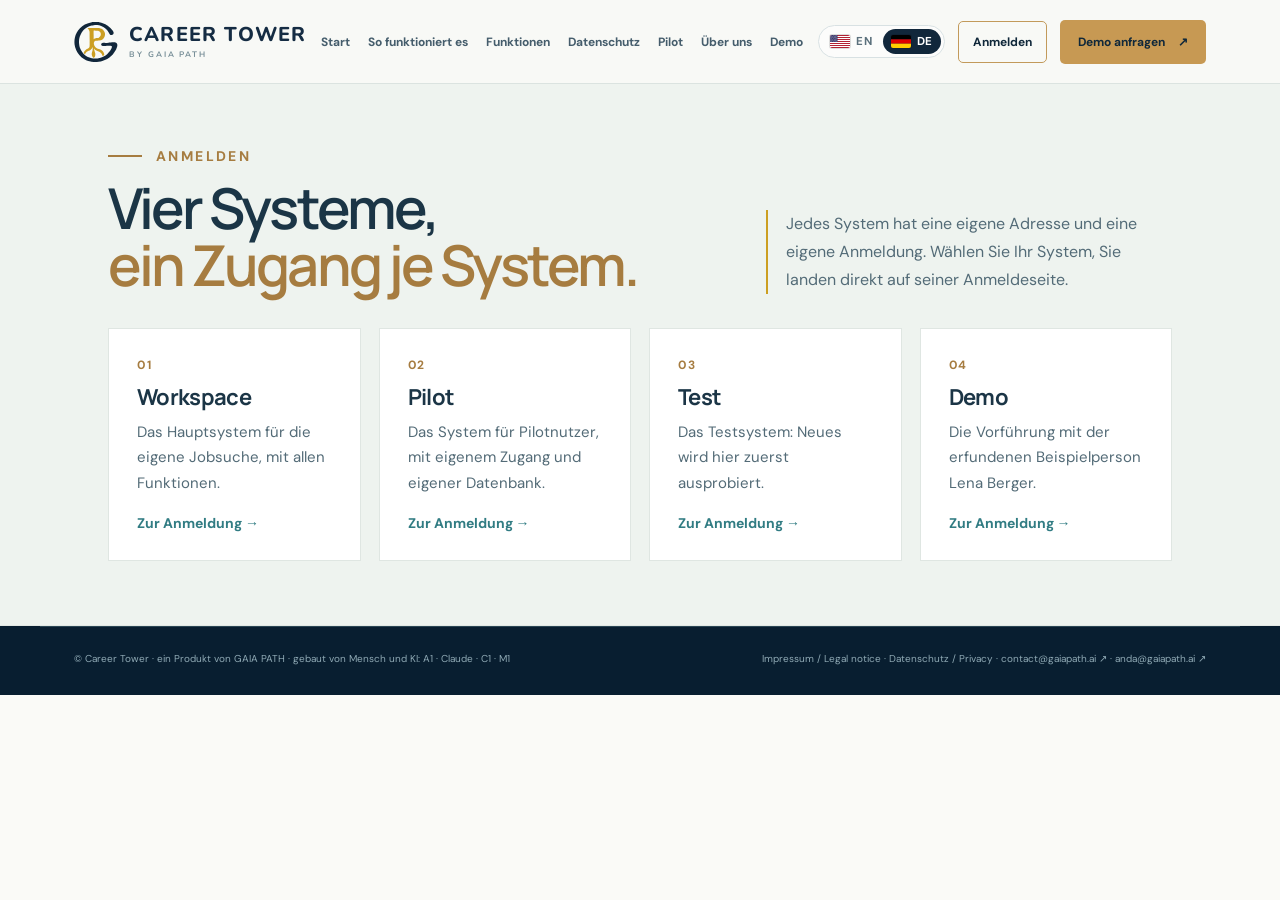
==== commit 2c1cfc9b: "Team aus Mensch und KI auf Startseite und in der Fußzeile jeder Seite Co-Authored-By: Claude Opus 5." ====
--- a/anmelden.html
+++ b/anmelden.html
@@ -1,3 +1,3 @@
-<!doctype html><html lang="de"><head><meta charset="UTF-8"><meta name="viewport" content="width=device-width,initial-scale=1"><meta name="description" content="Career Tower von GAIA PATH: KI-gestützte Bewerbungsunterlagen für AVGS-Träger. Nur belegte Fakten aus dem Master-Lebenslauf, markiert, was man prüfen sollte. Die KI zeigt, der Mensch entscheidet."><title>Career Tower</title><link rel="icon" href="assets/logo.svg" type="image/svg+xml"><link rel="icon" href="assets/favicon-32.png" sizes="32x32" type="image/png"><link rel="apple-touch-icon" href="assets/apple-touch-icon.png"><meta property="og:type" content="website"><meta property="og:url" content="https://careertower.ai/"><meta property="og:title" content="Career Tower"><meta property="og:description" content="AI-supported application documents built only from verified facts. AI shows, people decide. Nothing is sent automatically."><meta property="og:image" content="https://www.gaiapath.ai/assets/og-image.png"><meta name="twitter:card" content="summary_large_image"><meta name="theme-color" content="#0b2235"><link rel="stylesheet" href="styles.css?v=35"><link rel="stylesheet" href="ct.css?v=15"><script data-goatcounter="https://leonidasshariati.goatcounter.com/count" async src="//gc.zgo.at/count.js"></script></head><body data-page="pLogin" class="ct-page"><header class="site-header"><a class="brand" href="index.html" aria-label="Career Tower"><span class="brand-mark"><svg viewBox="128 14 790 790" aria-hidden="true"><path d="M493.67,768.67C476.85,767.86 466.83,766.92 450.83,764.65C445.42,763.88 438.57,762.67 433.00,761.49C431.81,761.24 428.21,760.48 425.00,759.81C369.36,748.20 316.09,723.93 273.23,690.67C265.53,684.69 264.67,684.01 261.32,681.18C206.78,635.16 170.81,579.69 150.20,509.83C146.63,497.72 142.01,476.75 140.15,464.17C139.25,458.10 138.66,453.58 138.00,447.67C137.38,442.14 137.17,439.65 136.31,427.83C135.85,421.40 135.83,394.44 136.29,387.50C136.94,377.67 137.37,372.54 138.01,367.00C138.36,363.97 138.80,360.15 138.99,358.50C139.18,356.85 139.48,354.75 139.65,353.83C139.82,352.92 140.20,350.59 140.49,348.67C142.12,338.09 145.56,321.98 148.22,312.50C155.66,285.96 161.98,269.53 173.66,246.39C205.39,183.51 256.27,131.75 321.67,95.82C360.97,74.22 402.38,60.06 447.33,52.85C455.56,51.52 456.60,51.37 461.00,50.84C481.09,48.42 493.48,47.68 514.17,47.69C534.42,47.69 541.73,48.15 566.83,51.03C569.55,51.34 574.49,52.10 577.50,52.67C578.42,52.85 580.52,53.23 582.17,53.52C633.65,62.60 681.07,81.76 725.67,111.50C733.48,116.71 735.87,118.40 744.34,124.67C769.04,142.94 795.28,168.94 813.80,193.50C830.43,215.54 838.65,231.63 840.04,244.81C842.34,266.68 826.58,284.11 803.78,284.92C788.35,285.46 775.67,278.43 765.36,263.63C763.04,260.29 757.40,250.52 751.33,239.33C736.51,212.01 721.34,191.91 702.86,175.11C678.41,152.88 647.60,134.09 616.32,122.32C591.58,113.02 569.39,107.92 542.83,105.43C529.68,104.19 498.34,104.70 486.50,106.33C485.22,106.51 482.59,106.82 480.67,107.02C472.59,107.86 458.96,110.35 447.67,113.05C403.25,123.68 356.75,146.13 325.33,172.13C311.29,183.75 296.94,198.46 284.97,213.50C279.71,220.11 272.91,229.56 268.78,236.00C267.31,238.29 265.39,241.28 264.52,242.65C259.39,250.66 250.16,267.94 246.26,276.83C244.98,279.77 243.11,284.01 242.12,286.27C238.24,295.08 231.40,314.58 228.88,324.00C223.82,342.94 221.67,353.70 219.52,370.83C215.39,403.78 216.78,437.50 223.72,472.50C225.84,483.23 231.43,503.84 234.34,511.69C234.91,513.23 235.91,516.00 236.56,517.83C240.65,529.42 247.10,544.19 252.54,554.41C267.56,582.67 281.83,602.46 302.33,623.46C338.61,660.62 389.16,687.57 445.83,699.97C467.00,704.59 483.11,706.17 509.00,706.15C533.37,706.13 545.13,705.13 567.33,701.20C591.34,696.96 621.10,687.83 642.14,678.26C644.17,677.33 647.72,675.72 650.02,674.67C672.71,664.33 702.51,644.85 722.67,627.20C755.36,598.56 780.02,567.26 797.63,532.08C807.52,512.31 811.08,494.49 806.86,485.86C804.01,480.03 797.89,477.30 783.50,475.44C777.80,474.70 751.32,474.58 745.33,475.27C743.41,475.49 739.81,475.82 737.33,476.00C734.86,476.18 730.81,476.55 728.33,476.81C725.86,477.08 721.51,477.53 718.67,477.83C715.83,478.12 713.20,478.43 712.83,478.52C712.47,478.60 708.87,479.04 704.83,479.49C700.80,479.94 694.95,480.60 691.83,480.96C677.92,482.58 673.86,482.82 660.83,482.83C650.18,482.83 647.61,482.74 644.67,482.24C635.15,480.62 628.66,477.88 623.52,473.30C619.19,469.44 615.69,461.20 615.67,454.82C615.64,440.33 624.19,429.55 639.06,425.38C645.76,423.50 656.05,422.61 663.17,423.31C689.30,425.87 712.08,425.31 749.17,421.18C754.48,420.59 761.65,419.81 767.75,419.16C770.27,418.89 774.47,418.44 777.08,418.15C784.51,417.35 790.99,416.71 797.33,416.16C800.54,415.89 803.84,415.58 804.67,415.49C808.75,415.03 826.84,414.33 834.82,414.34C857.09,414.35 872.77,416.59 882.99,421.23C901.93,429.83 910.00,451.34 905.30,480.67C903.08,494.47 896.41,515.17 888.70,532.12C887.22,535.39 886.00,538.14 886.00,538.24C886.00,538.67 876.49,556.52 872.74,563.12C862.10,581.88 843.39,609.07 832.01,622.33C830.98,623.52 829.29,625.55 828.25,626.83C821.07,635.65 810.27,647.35 800.29,657.15C754.99,701.57 699.42,733.48 635.66,751.67C627.15,754.09 615.03,757.21 611.00,758.01C610.18,758.17 607.32,758.77 604.67,759.34C582.33,764.10 562.04,766.84 539.17,768.19C529.20,768.77 501.78,769.07 493.67,768.67Z" fill="currentColor" fill-rule="evenodd"/><path d="M474.50,691.36C470.16,691.09 470.15,691.09 465.56,684.39C453.58,666.92 448.32,653.49 446.48,635.67C445.01,621.37 446.77,609.78 454.18,585.10C458.79,569.76 459.74,565.88 461.28,556.33C463.17,544.65 463.44,539.95 463.42,520.00C463.39,503.48 463.19,500.30 462.17,500.28C461.98,500.27 461.29,501.74 460.63,503.55C454.06,521.54 445.44,534.71 432.97,545.80C422.28,555.32 413.79,560.22 396.00,567.16C371.93,576.54 360.74,583.09 348.71,594.83C340.17,603.17 332.48,614.45 329.00,623.76C327.20,628.57 326.48,628.53 320.29,623.22C312.94,616.91 304.43,607.57 303.07,604.33C302.41,602.76 302.83,600.57 305.21,593.23C311.34,574.31 324.19,557.68 341.63,546.09C348.59,541.47 353.65,538.77 371.67,530.06C395.75,518.43 405.55,506.05 408.24,483.83C408.90,478.38 408.88,483.67 408.73,362.00C408.61,260.04 408.35,234.13 407.35,226.65C405.52,212.82 400.66,199.70 393.13,188.28C389.29,182.45 382.41,173.52 377.50,168.00C375.79,166.08 374.05,164.05 373.63,163.50C373.21,162.95 372.37,161.94 371.77,161.25C370.54,159.85 370.42,159.29 371.20,158.51C371.88,157.83 563.36,157.92 571.33,158.61C576.66,159.07 585.69,160.18 589.67,160.86C637.67,169.06 670.77,198.63 681.62,243.00C682.18,245.29 682.74,247.84 682.85,248.67C682.97,249.49 683.26,251.37 683.51,252.83C684.31,257.53 685.10,269.86 684.88,274.17C682.92,312.69 667.67,342.26 639.61,361.94C623.01,373.58 602.72,380.74 579.00,383.34C573.89,383.90 560.87,384.30 547.17,384.32C531.03,384.35 526.01,384.81 517.33,387.06C496.34,392.52 484.40,409.38 484.34,433.67C484.28,459.67 494.50,484.06 513.50,503.20C528.28,518.08 543.75,526.28 576.00,536.33C596.99,542.87 606.94,546.94 618.83,553.83C642.94,567.80 659.38,589.24 667.40,617.17C669.95,626.02 671.80,637.55 671.20,640.76C670.77,643.05 667.02,646.71 660.33,651.37C659.14,652.20 656.44,654.09 654.33,655.57C649.60,658.88 644.20,662.01 642.85,662.23C641.27,662.48 640.85,661.70 639.33,655.67C632.28,627.59 618.79,608.17 595.67,592.78C586.60,586.75 577.68,582.60 559.17,575.80C540.15,568.81 532.36,565.13 522.00,558.21C509.76,550.05 501.48,542.00 492.34,529.38C488.92,524.66 488.81,524.74 488.91,531.84C488.99,537.56 489.37,540.74 490.88,548.33C493.26,560.35 494.86,565.98 500.82,583.33C509.81,609.55 511.17,615.93 511.10,631.51C511.01,652.91 505.83,667.97 491.18,689.44C489.83,691.40 488.81,691.68 482.93,691.61C480.13,691.58 476.33,691.46 474.50,691.36Z M486.12,355.42C495.36,346.57 504.61,342.28 519.83,339.77C521.73,339.46 527.06,339.18 534.33,339.00C552.84,338.55 561.54,336.76 573.00,331.04C599.77,317.67 613.81,288.63 608.33,257.91C603.74,232.15 586.23,213.45 560.81,207.16C551.52,204.86 552.63,204.92 515.60,204.77C482.04,204.63 482.04,204.63 481.34,205.33C480.64,206.03 480.64,206.03 480.74,281.93C480.83,358.02 480.85,359.33 481.86,359.33C481.95,359.33 483.87,357.57 486.12,355.42Z" fill="#cc9f22" fill-rule="evenodd"/></svg></span><span class="brand-name">CAREER TOWER<small>BY GAIA PATH</small></span></a><nav class="desktop-nav" aria-label="Primary"><a href="index.html" data-i="ctStart">Start</a><a href="so-funktionierts.html" data-i="ctHow">So funktioniert es</a><a href="funktionen.html" data-i="ctFeat">Funktionen</a><a href="datenschutz-daten.html" data-i="ctData">Datenschutz</a><a href="pilot.html" data-i="ctPilot">Pilot</a><a href="ueber-uns.html" data-i="ctAbout">Über uns</a><a href="demo.html" data-i="ctDemoNav">Demo</a></nav><div class="nav-actions"><div class="language lang-switch" id="ctLang" role="group" aria-label="Language"><button type="button" data-lang="en" aria-pressed="true"><svg class="flag" viewBox="0 0 190 100" preserveAspectRatio="xMidYMid slice" aria-hidden="true"><rect width="190" height="100" fill="#fff"/><rect y="0.00" width="190" height="7.69" fill="#B22234"/><rect y="15.38" width="190" height="7.69" fill="#B22234"/><rect y="30.77" width="190" height="7.69" fill="#B22234"/><rect y="46.15" width="190" height="7.69" fill="#B22234"/><rect y="61.54" width="190" height="7.69" fill="#B22234"/><rect y="76.92" width="190" height="7.69" fill="#B22234"/><rect y="92.31" width="190" height="7.69" fill="#B22234"/><rect width="76" height="53.85" fill="#3C3B6E"/><g fill="#fff"><circle cx="6.3" cy="5.4" r="1.9"/><circle cx="19.0" cy="5.4" r="1.9"/><circle cx="31.7" cy="5.4" r="1.9"/><circle cx="44.3" cy="5.4" r="1.9"/><circle cx="57.0" cy="5.4" r="1.9"/><circle cx="69.7" cy="5.4" r="1.9"/><circle cx="12.7" cy="10.8" r="1.9"/><circle cx="25.3" cy="10.8" r="1.9"/><circle cx="38.0" cy="10.8" r="1.9"/><circle cx="50.7" cy="10.8" r="1.9"/><circle cx="63.3" cy="10.8" r="1.9"/><circle cx="6.3" cy="16.1" r="1.9"/><circle cx="19.0" cy="16.1" r="1.9"/><circle cx="31.7" cy="16.1" r="1.9"/><circle cx="44.3" cy="16.1" r="1.9"/><circle cx="57.0" cy="16.1" r="1.9"/><circle cx="69.7" cy="16.1" r="1.9"/><circle cx="12.7" cy="21.5" r="1.9"/><circle cx="25.3" cy="21.5" r="1.9"/><circle cx="38.0" cy="21.5" r="1.9"/><circle cx="50.7" cy="21.5" r="1.9"/><circle cx="63.3" cy="21.5" r="1.9"/><circle cx="6.3" cy="26.9" r="1.9"/><circle cx="19.0" cy="26.9" r="1.9"/><circle cx="31.7" cy="26.9" r="1.9"/><circle cx="44.3" cy="26.9" r="1.9"/><circle cx="57.0" cy="26.9" r="1.9"/><circle cx="69.7" cy="26.9" r="1.9"/><circle cx="12.7" cy="32.3" r="1.9"/><circle cx="25.3" cy="32.3" r="1.9"/><circle cx="38.0" cy="32.3" r="1.9"/><circle cx="50.7" cy="32.3" r="1.9"/><circle cx="63.3" cy="32.3" r="1.9"/><circle cx="6.3" cy="37.7" r="1.9"/><circle cx="19.0" cy="37.7" r="1.9"/><circle cx="31.7" cy="37.7" r="1.9"/><circle cx="44.3" cy="37.7" r="1.9"/><circle cx="57.0" cy="37.7" r="1.9"/><circle cx="69.7" cy="37.7" r="1.9"/><circle cx="12.7" cy="43.0" r="1.9"/><circle cx="25.3" cy="43.0" r="1.9"/><circle cx="38.0" cy="43.0" r="1.9"/><circle cx="50.7" cy="43.0" r="1.9"/><circle cx="63.3" cy="43.0" r="1.9"/><circle cx="6.3" cy="48.4" r="1.9"/><circle cx="19.0" cy="48.4" r="1.9"/><circle cx="31.7" cy="48.4" r="1.9"/><circle cx="44.3" cy="48.4" r="1.9"/><circle cx="57.0" cy="48.4" r="1.9"/><circle cx="69.7" cy="48.4" r="1.9"/></g></svg><span>EN</span></button><button type="button" data-lang="de" aria-pressed="false"><svg class="flag" viewBox="0 0 5 3" preserveAspectRatio="none" aria-hidden="true"><rect width="5" height="1" fill="#000"/><rect y="1" width="5" height="1" fill="#DD0000"/><rect y="2" width="5" height="1" fill="#FFCE00"/></svg><span>DE</span></button></div><a class="nav-login on" href="anmelden.html" data-i="ctLogin">Anmelden</a><a class="nav-cta" href="demo.html" data-i="ctDemo">Let's talk <span>↗</span></a><button class="menu-toggle" id="menuToggle" aria-label="Open menu" aria-expanded="false">☰</button></div></header><nav class="mobile-nav" id="mobileNav" aria-label="Mobile"><a href="index.html" data-i="ctStart">Start</a><a href="so-funktionierts.html" data-i="ctHow">So funktioniert es</a><a href="funktionen.html" data-i="ctFeat">Funktionen</a><a href="datenschutz-daten.html" data-i="ctData">Datenschutz</a><a href="pilot.html" data-i="ctPilot">Pilot</a><a href="ueber-uns.html" data-i="ctAbout">Über uns</a><a href="demo.html" data-i="ctDemoNav">Demo</a><a href="anmelden.html" data-i="ctLogin">Anmelden</a></nav><main>
+<!doctype html><html lang="de"><head><meta charset="UTF-8"><meta name="viewport" content="width=device-width,initial-scale=1"><meta name="description" content="Career Tower von GAIA PATH: KI-gestützte Bewerbungsunterlagen für AVGS-Träger. Nur belegte Fakten aus dem Master-Lebenslauf, markiert, was man prüfen sollte. Die KI zeigt, der Mensch entscheidet."><title>Career Tower</title><link rel="icon" href="assets/logo.svg" type="image/svg+xml"><link rel="icon" href="assets/favicon-32.png" sizes="32x32" type="image/png"><link rel="apple-touch-icon" href="assets/apple-touch-icon.png"><meta property="og:type" content="website"><meta property="og:url" content="https://careertower.ai/"><meta property="og:title" content="Career Tower"><meta property="og:description" content="AI-supported application documents built only from verified facts. AI shows, people decide. Nothing is sent automatically."><meta property="og:image" content="https://www.gaiapath.ai/assets/og-image.png"><meta name="twitter:card" content="summary_large_image"><meta name="theme-color" content="#0b2235"><link rel="stylesheet" href="styles.css?v=35"><link rel="stylesheet" href="ct.css?v=17"><script data-goatcounter="https://leonidasshariati.goatcounter.com/count" async src="//gc.zgo.at/count.js"></script></head><body data-page="pLogin" class="ct-page"><header class="site-header"><a class="brand" href="index.html" aria-label="Career Tower"><span class="brand-mark"><svg viewBox="128 14 790 790" aria-hidden="true"><path d="M493.67,768.67C476.85,767.86 466.83,766.92 450.83,764.65C445.42,763.88 438.57,762.67 433.00,761.49C431.81,761.24 428.21,760.48 425.00,759.81C369.36,748.20 316.09,723.93 273.23,690.67C265.53,684.69 264.67,684.01 261.32,681.18C206.78,635.16 170.81,579.69 150.20,509.83C146.63,497.72 142.01,476.75 140.15,464.17C139.25,458.10 138.66,453.58 138.00,447.67C137.38,442.14 137.17,439.65 136.31,427.83C135.85,421.40 135.83,394.44 136.29,387.50C136.94,377.67 137.37,372.54 138.01,367.00C138.36,363.97 138.80,360.15 138.99,358.50C139.18,356.85 139.48,354.75 139.65,353.83C139.82,352.92 140.20,350.59 140.49,348.67C142.12,338.09 145.56,321.98 148.22,312.50C155.66,285.96 161.98,269.53 173.66,246.39C205.39,183.51 256.27,131.75 321.67,95.82C360.97,74.22 402.38,60.06 447.33,52.85C455.56,51.52 456.60,51.37 461.00,50.84C481.09,48.42 493.48,47.68 514.17,47.69C534.42,47.69 541.73,48.15 566.83,51.03C569.55,51.34 574.49,52.10 577.50,52.67C578.42,52.85 580.52,53.23 582.17,53.52C633.65,62.60 681.07,81.76 725.67,111.50C733.48,116.71 735.87,118.40 744.34,124.67C769.04,142.94 795.28,168.94 813.80,193.50C830.43,215.54 838.65,231.63 840.04,244.81C842.34,266.68 826.58,284.11 803.78,284.92C788.35,285.46 775.67,278.43 765.36,263.63C763.04,260.29 757.40,250.52 751.33,239.33C736.51,212.01 721.34,191.91 702.86,175.11C678.41,152.88 647.60,134.09 616.32,122.32C591.58,113.02 569.39,107.92 542.83,105.43C529.68,104.19 498.34,104.70 486.50,106.33C485.22,106.51 482.59,106.82 480.67,107.02C472.59,107.86 458.96,110.35 447.67,113.05C403.25,123.68 356.75,146.13 325.33,172.13C311.29,183.75 296.94,198.46 284.97,213.50C279.71,220.11 272.91,229.56 268.78,236.00C267.31,238.29 265.39,241.28 264.52,242.65C259.39,250.66 250.16,267.94 246.26,276.83C244.98,279.77 243.11,284.01 242.12,286.27C238.24,295.08 231.40,314.58 228.88,324.00C223.82,342.94 221.67,353.70 219.52,370.83C215.39,403.78 216.78,437.50 223.72,472.50C225.84,483.23 231.43,503.84 234.34,511.69C234.91,513.23 235.91,516.00 236.56,517.83C240.65,529.42 247.10,544.19 252.54,554.41C267.56,582.67 281.83,602.46 302.33,623.46C338.61,660.62 389.16,687.57 445.83,699.97C467.00,704.59 483.11,706.17 509.00,706.15C533.37,706.13 545.13,705.13 567.33,701.20C591.34,696.96 621.10,687.83 642.14,678.26C644.17,677.33 647.72,675.72 650.02,674.67C672.71,664.33 702.51,644.85 722.67,627.20C755.36,598.56 780.02,567.26 797.63,532.08C807.52,512.31 811.08,494.49 806.86,485.86C804.01,480.03 797.89,477.30 783.50,475.44C777.80,474.70 751.32,474.58 745.33,475.27C743.41,475.49 739.81,475.82 737.33,476.00C734.86,476.18 730.81,476.55 728.33,476.81C725.86,477.08 721.51,477.53 718.67,477.83C715.83,478.12 713.20,478.43 712.83,478.52C712.47,478.60 708.87,479.04 704.83,479.49C700.80,479.94 694.95,480.60 691.83,480.96C677.92,482.58 673.86,482.82 660.83,482.83C650.18,482.83 647.61,482.74 644.67,482.24C635.15,480.62 628.66,477.88 623.52,473.30C619.19,469.44 615.69,461.20 615.67,454.82C615.64,440.33 624.19,429.55 639.06,425.38C645.76,423.50 656.05,422.61 663.17,423.31C689.30,425.87 712.08,425.31 749.17,421.18C754.48,420.59 761.65,419.81 767.75,419.16C770.27,418.89 774.47,418.44 777.08,418.15C784.51,417.35 790.99,416.71 797.33,416.16C800.54,415.89 803.84,415.58 804.67,415.49C808.75,415.03 826.84,414.33 834.82,414.34C857.09,414.35 872.77,416.59 882.99,421.23C901.93,429.83 910.00,451.34 905.30,480.67C903.08,494.47 896.41,515.17 888.70,532.12C887.22,535.39 886.00,538.14 886.00,538.24C886.00,538.67 876.49,556.52 872.74,563.12C862.10,581.88 843.39,609.07 832.01,622.33C830.98,623.52 829.29,625.55 828.25,626.83C821.07,635.65 810.27,647.35 800.29,657.15C754.99,701.57 699.42,733.48 635.66,751.67C627.15,754.09 615.03,757.21 611.00,758.01C610.18,758.17 607.32,758.77 604.67,759.34C582.33,764.10 562.04,766.84 539.17,768.19C529.20,768.77 501.78,769.07 493.67,768.67Z" fill="currentColor" fill-rule="evenodd"/><path d="M474.50,691.36C470.16,691.09 470.15,691.09 465.56,684.39C453.58,666.92 448.32,653.49 446.48,635.67C445.01,621.37 446.77,609.78 454.18,585.10C458.79,569.76 459.74,565.88 461.28,556.33C463.17,544.65 463.44,539.95 463.42,520.00C463.39,503.48 463.19,500.30 462.17,500.28C461.98,500.27 461.29,501.74 460.63,503.55C454.06,521.54 445.44,534.71 432.97,545.80C422.28,555.32 413.79,560.22 396.00,567.16C371.93,576.54 360.74,583.09 348.71,594.83C340.17,603.17 332.48,614.45 329.00,623.76C327.20,628.57 326.48,628.53 320.29,623.22C312.94,616.91 304.43,607.57 303.07,604.33C302.41,602.76 302.83,600.57 305.21,593.23C311.34,574.31 324.19,557.68 341.63,546.09C348.59,541.47 353.65,538.77 371.67,530.06C395.75,518.43 405.55,506.05 408.24,483.83C408.90,478.38 408.88,483.67 408.73,362.00C408.61,260.04 408.35,234.13 407.35,226.65C405.52,212.82 400.66,199.70 393.13,188.28C389.29,182.45 382.41,173.52 377.50,168.00C375.79,166.08 374.05,164.05 373.63,163.50C373.21,162.95 372.37,161.94 371.77,161.25C370.54,159.85 370.42,159.29 371.20,158.51C371.88,157.83 563.36,157.92 571.33,158.61C576.66,159.07 585.69,160.18 589.67,160.86C637.67,169.06 670.77,198.63 681.62,243.00C682.18,245.29 682.74,247.84 682.85,248.67C682.97,249.49 683.26,251.37 683.51,252.83C684.31,257.53 685.10,269.86 684.88,274.17C682.92,312.69 667.67,342.26 639.61,361.94C623.01,373.58 602.72,380.74 579.00,383.34C573.89,383.90 560.87,384.30 547.17,384.32C531.03,384.35 526.01,384.81 517.33,387.06C496.34,392.52 484.40,409.38 484.34,433.67C484.28,459.67 494.50,484.06 513.50,503.20C528.28,518.08 543.75,526.28 576.00,536.33C596.99,542.87 606.94,546.94 618.83,553.83C642.94,567.80 659.38,589.24 667.40,617.17C669.95,626.02 671.80,637.55 671.20,640.76C670.77,643.05 667.02,646.71 660.33,651.37C659.14,652.20 656.44,654.09 654.33,655.57C649.60,658.88 644.20,662.01 642.85,662.23C641.27,662.48 640.85,661.70 639.33,655.67C632.28,627.59 618.79,608.17 595.67,592.78C586.60,586.75 577.68,582.60 559.17,575.80C540.15,568.81 532.36,565.13 522.00,558.21C509.76,550.05 501.48,542.00 492.34,529.38C488.92,524.66 488.81,524.74 488.91,531.84C488.99,537.56 489.37,540.74 490.88,548.33C493.26,560.35 494.86,565.98 500.82,583.33C509.81,609.55 511.17,615.93 511.10,631.51C511.01,652.91 505.83,667.97 491.18,689.44C489.83,691.40 488.81,691.68 482.93,691.61C480.13,691.58 476.33,691.46 474.50,691.36Z M486.12,355.42C495.36,346.57 504.61,342.28 519.83,339.77C521.73,339.46 527.06,339.18 534.33,339.00C552.84,338.55 561.54,336.76 573.00,331.04C599.77,317.67 613.81,288.63 608.33,257.91C603.74,232.15 586.23,213.45 560.81,207.16C551.52,204.86 552.63,204.92 515.60,204.77C482.04,204.63 482.04,204.63 481.34,205.33C480.64,206.03 480.64,206.03 480.74,281.93C480.83,358.02 480.85,359.33 481.86,359.33C481.95,359.33 483.87,357.57 486.12,355.42Z" fill="#cc9f22" fill-rule="evenodd"/></svg></span><span class="brand-name">CAREER TOWER<small>BY GAIA PATH</small></span></a><nav class="desktop-nav" aria-label="Primary"><a href="index.html" data-i="ctStart">Start</a><a href="so-funktionierts.html" data-i="ctHow">So funktioniert es</a><a href="funktionen.html" data-i="ctFeat">Funktionen</a><a href="datenschutz-daten.html" data-i="ctData">Datenschutz</a><a href="pilot.html" data-i="ctPilot">Pilot</a><a href="ueber-uns.html" data-i="ctAbout">Über uns</a><a href="demo.html" data-i="ctDemoNav">Demo</a></nav><div class="nav-actions"><div class="language lang-switch" id="ctLang" role="group" aria-label="Language"><button type="button" data-lang="en" aria-pressed="true"><svg class="flag" viewBox="0 0 190 100" preserveAspectRatio="xMidYMid slice" aria-hidden="true"><rect width="190" height="100" fill="#fff"/><rect y="0.00" width="190" height="7.69" fill="#B22234"/><rect y="15.38" width="190" height="7.69" fill="#B22234"/><rect y="30.77" width="190" height="7.69" fill="#B22234"/><rect y="46.15" width="190" height="7.69" fill="#B22234"/><rect y="61.54" width="190" height="7.69" fill="#B22234"/><rect y="76.92" width="190" height="7.69" fill="#B22234"/><rect y="92.31" width="190" height="7.69" fill="#B22234"/><rect width="76" height="53.85" fill="#3C3B6E"/><g fill="#fff"><circle cx="6.3" cy="5.4" r="1.9"/><circle cx="19.0" cy="5.4" r="1.9"/><circle cx="31.7" cy="5.4" r="1.9"/><circle cx="44.3" cy="5.4" r="1.9"/><circle cx="57.0" cy="5.4" r="1.9"/><circle cx="69.7" cy="5.4" r="1.9"/><circle cx="12.7" cy="10.8" r="1.9"/><circle cx="25.3" cy="10.8" r="1.9"/><circle cx="38.0" cy="10.8" r="1.9"/><circle cx="50.7" cy="10.8" r="1.9"/><circle cx="63.3" cy="10.8" r="1.9"/><circle cx="6.3" cy="16.1" r="1.9"/><circle cx="19.0" cy="16.1" r="1.9"/><circle cx="31.7" cy="16.1" r="1.9"/><circle cx="44.3" cy="16.1" r="1.9"/><circle cx="57.0" cy="16.1" r="1.9"/><circle cx="69.7" cy="16.1" r="1.9"/><circle cx="12.7" cy="21.5" r="1.9"/><circle cx="25.3" cy="21.5" r="1.9"/><circle cx="38.0" cy="21.5" r="1.9"/><circle cx="50.7" cy="21.5" r="1.9"/><circle cx="63.3" cy="21.5" r="1.9"/><circle cx="6.3" cy="26.9" r="1.9"/><circle cx="19.0" cy="26.9" r="1.9"/><circle cx="31.7" cy="26.9" r="1.9"/><circle cx="44.3" cy="26.9" r="1.9"/><circle cx="57.0" cy="26.9" r="1.9"/><circle cx="69.7" cy="26.9" r="1.9"/><circle cx="12.7" cy="32.3" r="1.9"/><circle cx="25.3" cy="32.3" r="1.9"/><circle cx="38.0" cy="32.3" r="1.9"/><circle cx="50.7" cy="32.3" r="1.9"/><circle cx="63.3" cy="32.3" r="1.9"/><circle cx="6.3" cy="37.7" r="1.9"/><circle cx="19.0" cy="37.7" r="1.9"/><circle cx="31.7" cy="37.7" r="1.9"/><circle cx="44.3" cy="37.7" r="1.9"/><circle cx="57.0" cy="37.7" r="1.9"/><circle cx="69.7" cy="37.7" r="1.9"/><circle cx="12.7" cy="43.0" r="1.9"/><circle cx="25.3" cy="43.0" r="1.9"/><circle cx="38.0" cy="43.0" r="1.9"/><circle cx="50.7" cy="43.0" r="1.9"/><circle cx="63.3" cy="43.0" r="1.9"/><circle cx="6.3" cy="48.4" r="1.9"/><circle cx="19.0" cy="48.4" r="1.9"/><circle cx="31.7" cy="48.4" r="1.9"/><circle cx="44.3" cy="48.4" r="1.9"/><circle cx="57.0" cy="48.4" r="1.9"/><circle cx="69.7" cy="48.4" r="1.9"/></g></svg><span>EN</span></button><button type="button" data-lang="de" aria-pressed="false"><svg class="flag" viewBox="0 0 5 3" preserveAspectRatio="none" aria-hidden="true"><rect width="5" height="1" fill="#000"/><rect y="1" width="5" height="1" fill="#DD0000"/><rect y="2" width="5" height="1" fill="#FFCE00"/></svg><span>DE</span></button></div><a class="nav-login on" href="anmelden.html" data-i="ctLogin">Anmelden</a><a class="nav-cta" href="demo.html" data-i="ctDemo">Let's talk <span>↗</span></a><button class="menu-toggle" id="menuToggle" aria-label="Open menu" aria-expanded="false">☰</button></div></header><nav class="mobile-nav" id="mobileNav" aria-label="Mobile"><a href="index.html" data-i="ctStart">Start</a><a href="so-funktionierts.html" data-i="ctHow">So funktioniert es</a><a href="funktionen.html" data-i="ctFeat">Funktionen</a><a href="datenschutz-daten.html" data-i="ctData">Datenschutz</a><a href="pilot.html" data-i="ctPilot">Pilot</a><a href="ueber-uns.html" data-i="ctAbout">Über uns</a><a href="demo.html" data-i="ctDemoNav">Demo</a><a href="anmelden.html" data-i="ctLogin">Anmelden</a></nav><main>
 <section class="ct-sec alt" id="anmelden"><div class="ct-wrap"><div class="ct-top"><div><p class="eyebrow" data-t="lgEye"></p><h2 data-t="lgTitle"></h2></div><p class="ct-aside" data-t="lgText"></p></div><div class="ct-cards ct-logins"><a class="ct-card ct-login" href="https://app.careertower.ai/"><span class="no">01</span><h3 data-t="lgA"></h3><p data-t="lgAT"></p><span class="ct-go" data-t="lgGo"></span></a><a class="ct-card ct-login" href="https://pilot.careertower.ai/"><span class="no">02</span><h3 data-t="lgP"></h3><p data-t="lgPT"></p><span class="ct-go" data-t="lgGo"></span></a><a class="ct-card ct-login" href="https://test.careertower.ai/"><span class="no">03</span><h3 data-t="lgT"></h3><p data-t="lgTT"></p><span class="ct-go" data-t="lgGo"></span></a><a class="ct-card ct-login" href="https://demo.careertower.ai/"><span class="no">04</span><h3 data-t="lgD"></h3><p data-t="lgDT"></p><span class="ct-go" data-t="lgGo"></span></a></div></div></section>
-</main><footer><div class="container footer-bottom"><span>© Career Tower · ein Produkt von <a href="https://www.gaiapath.ai/">GAIA PATH</a></span><span><a href="impressum.html">Impressum / Legal notice</a> · <a href="datenschutz.html">Datenschutz / Privacy</a> · <a href="mailto:contact@gaiapath.ai">contact@gaiapath.ai ↗</a> · <a href="mailto:anda@gaiapath.ai">anda@gaiapath.ai ↗</a></span></div></footer><script src="ct.js?v=14"></script></body></html>+</main><footer><div class="container footer-bottom"><span>© Career Tower · <span data-t="ftBy">ein Produkt von</span> <a href="https://www.gaiapath.ai/">GAIA PATH</a> · <a href="ueber-uns.html#team" data-t="ftTeam">gebaut von Mensch und KI: A1 · Claude · C1 · M1</a></span><span><a href="impressum.html">Impressum / Legal notice</a> · <a href="datenschutz.html">Datenschutz / Privacy</a> · <a href="mailto:contact@gaiapath.ai">contact@gaiapath.ai ↗</a> · <a href="mailto:anda@gaiapath.ai">anda@gaiapath.ai ↗</a></span></div></footer><script src="ct.js?v=16"></script></body></html>
--- a/ct.css
+++ b/ct.css
@@ -183,3 +183,7 @@
 #ueber-uns .ct-h2{color:#fff;padding-right:72px}#ueber-uns .ct-h2 em{color:#ddb879}#ueber-uns .eyebrow{color:#ddb879}
 #ueber-uns .ct-aside{color:#d3dfe4;border-color:#ddb879}#ueber-uns .ct-about-links a{color:#ddb879}
 @media(max-width:900px){#ueber-uns{display:block;min-height:0;background-position:72% center;padding:200px 0 0}#ueber-uns .ct-wrap.ct-about{padding:0}#ueber-uns .ct-about>div{max-width:none;background:rgba(14,42,59,.9);padding:32px 24px}#ueber-uns .ct-about-pic{top:-28px;right:20px}}
+
+.ct-team{grid-template-columns:repeat(4,minmax(0,1fr))}.ct-tm{position:relative;padding-top:30px}.ct-tm-av,.ct-tm-pic{width:56px;height:56px;border-radius:50%;display:grid;place-items:center;margin-bottom:16px}.ct-tm-av{background:#0e2a3b;color:#ddb879;font-weight:800;font-size:16px}.ct-tm-pic{object-fit:cover;object-position:73% 18%;border:2px solid #ddb879}.ct-tm-r{font-size:13px!important;font-weight:700;color:#a67c40!important;margin:-4px 0 10px!important}.ct-tm .ct-about-links{margin-top:14px;gap:12px;font-size:14px}@media(max-width:1000px){.ct-team{grid-template-columns:repeat(2,minmax(0,1fr))}}@media(max-width:560px){.ct-team{grid-template-columns:1fr}}
+
+.ct-tb{display:grid;grid-template-columns:repeat(4,minmax(0,1fr)) auto;gap:14px;align-items:stretch}.ct-tb span{border:1px solid rgba(255,255,255,.16);background:rgba(255,255,255,.05);padding:16px 18px}.ct-tb b{display:block;color:#ddb879;font-size:18px;margin-bottom:4px}.ct-tb i{font-style:normal;font-size:13px;color:#bcccd3;line-height:1.5}.ct-tb .btn{align-self:center}@media(max-width:1000px){.ct-tb{grid-template-columns:repeat(2,minmax(0,1fr))}.ct-tb .btn{grid-column:1/-1;justify-self:start}}
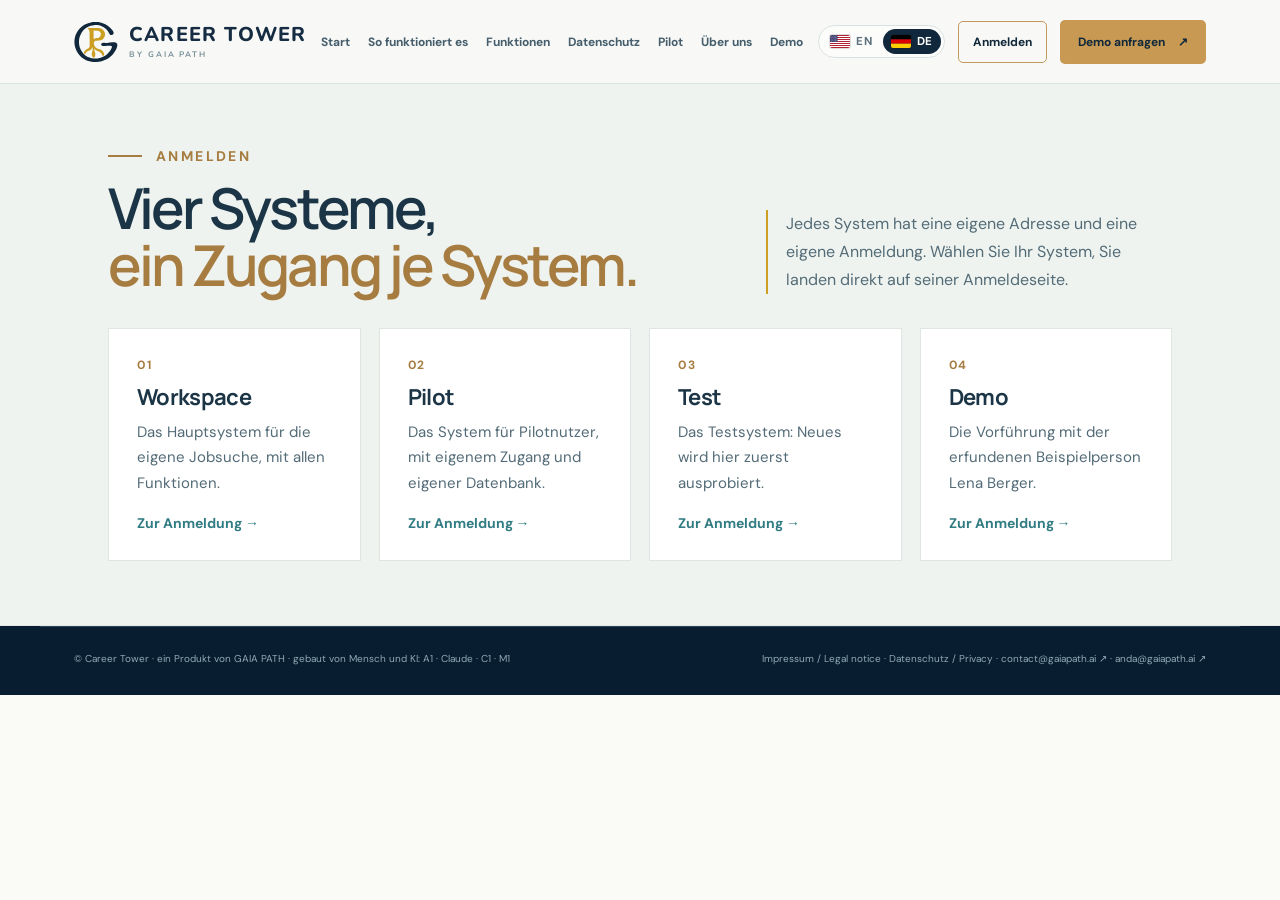
==== commit 00a9d08a: "Team: M1 ist ChatGPT, Mitgestalter der Anfangsphase Co-Authored-By: Claude Opus 5.5 <noreply@anthrop" ====
--- a/anmelden.html
+++ b/anmelden.html
@@ -1,3 +1,3 @@
 <!doctype html><html lang="de"><head><meta charset="UTF-8"><meta name="viewport" content="width=device-width,initial-scale=1"><meta name="description" content="Career Tower von GAIA PATH: KI-gestützte Bewerbungsunterlagen für AVGS-Träger. Nur belegte Fakten aus dem Master-Lebenslauf, markiert, was man prüfen sollte. Die KI zeigt, der Mensch entscheidet."><title>Career Tower</title><link rel="icon" href="assets/logo.svg" type="image/svg+xml"><link rel="icon" href="assets/favicon-32.png" sizes="32x32" type="image/png"><link rel="apple-touch-icon" href="assets/apple-touch-icon.png"><meta property="og:type" content="website"><meta property="og:url" content="https://careertower.ai/"><meta property="og:title" content="Career Tower"><meta property="og:description" content="AI-supported application documents built only from verified facts. AI shows, people decide. Nothing is sent automatically."><meta property="og:image" content="https://www.gaiapath.ai/assets/og-image.png"><meta name="twitter:card" content="summary_large_image"><meta name="theme-color" content="#0b2235"><link rel="stylesheet" href="styles.css?v=35"><link rel="stylesheet" href="ct.css?v=17"><script data-goatcounter="https://leonidasshariati.goatcounter.com/count" async src="//gc.zgo.at/count.js"></script></head><body data-page="pLogin" class="ct-page"><header class="site-header"><a class="brand" href="index.html" aria-label="Career Tower"><span class="brand-mark"><svg viewBox="128 14 790 790" aria-hidden="true"><path d="M493.67,768.67C476.85,767.86 466.83,766.92 450.83,764.65C445.42,763.88 438.57,762.67 433.00,761.49C431.81,761.24 428.21,760.48 425.00,759.81C369.36,748.20 316.09,723.93 273.23,690.67C265.53,684.69 264.67,684.01 261.32,681.18C206.78,635.16 170.81,579.69 150.20,509.83C146.63,497.72 142.01,476.75 140.15,464.17C139.25,458.10 138.66,453.58 138.00,447.67C137.38,442.14 137.17,439.65 136.31,427.83C135.85,421.40 135.83,394.44 136.29,387.50C136.94,377.67 137.37,372.54 138.01,367.00C138.36,363.97 138.80,360.15 138.99,358.50C139.18,356.85 139.48,354.75 139.65,353.83C139.82,352.92 140.20,350.59 140.49,348.67C142.12,338.09 145.56,321.98 148.22,312.50C155.66,285.96 161.98,269.53 173.66,246.39C205.39,183.51 256.27,131.75 321.67,95.82C360.97,74.22 402.38,60.06 447.33,52.85C455.56,51.52 456.60,51.37 461.00,50.84C481.09,48.42 493.48,47.68 514.17,47.69C534.42,47.69 541.73,48.15 566.83,51.03C569.55,51.34 574.49,52.10 577.50,52.67C578.42,52.85 580.52,53.23 582.17,53.52C633.65,62.60 681.07,81.76 725.67,111.50C733.48,116.71 735.87,118.40 744.34,124.67C769.04,142.94 795.28,168.94 813.80,193.50C830.43,215.54 838.65,231.63 840.04,244.81C842.34,266.68 826.58,284.11 803.78,284.92C788.35,285.46 775.67,278.43 765.36,263.63C763.04,260.29 757.40,250.52 751.33,239.33C736.51,212.01 721.34,191.91 702.86,175.11C678.41,152.88 647.60,134.09 616.32,122.32C591.58,113.02 569.39,107.92 542.83,105.43C529.68,104.19 498.34,104.70 486.50,106.33C485.22,106.51 482.59,106.82 480.67,107.02C472.59,107.86 458.96,110.35 447.67,113.05C403.25,123.68 356.75,146.13 325.33,172.13C311.29,183.75 296.94,198.46 284.97,213.50C279.71,220.11 272.91,229.56 268.78,236.00C267.31,238.29 265.39,241.28 264.52,242.65C259.39,250.66 250.16,267.94 246.26,276.83C244.98,279.77 243.11,284.01 242.12,286.27C238.24,295.08 231.40,314.58 228.88,324.00C223.82,342.94 221.67,353.70 219.52,370.83C215.39,403.78 216.78,437.50 223.72,472.50C225.84,483.23 231.43,503.84 234.34,511.69C234.91,513.23 235.91,516.00 236.56,517.83C240.65,529.42 247.10,544.19 252.54,554.41C267.56,582.67 281.83,602.46 302.33,623.46C338.61,660.62 389.16,687.57 445.83,699.97C467.00,704.59 483.11,706.17 509.00,706.15C533.37,706.13 545.13,705.13 567.33,701.20C591.34,696.96 621.10,687.83 642.14,678.26C644.17,677.33 647.72,675.72 650.02,674.67C672.71,664.33 702.51,644.85 722.67,627.20C755.36,598.56 780.02,567.26 797.63,532.08C807.52,512.31 811.08,494.49 806.86,485.86C804.01,480.03 797.89,477.30 783.50,475.44C777.80,474.70 751.32,474.58 745.33,475.27C743.41,475.49 739.81,475.82 737.33,476.00C734.86,476.18 730.81,476.55 728.33,476.81C725.86,477.08 721.51,477.53 718.67,477.83C715.83,478.12 713.20,478.43 712.83,478.52C712.47,478.60 708.87,479.04 704.83,479.49C700.80,479.94 694.95,480.60 691.83,480.96C677.92,482.58 673.86,482.82 660.83,482.83C650.18,482.83 647.61,482.74 644.67,482.24C635.15,480.62 628.66,477.88 623.52,473.30C619.19,469.44 615.69,461.20 615.67,454.82C615.64,440.33 624.19,429.55 639.06,425.38C645.76,423.50 656.05,422.61 663.17,423.31C689.30,425.87 712.08,425.31 749.17,421.18C754.48,420.59 761.65,419.81 767.75,419.16C770.27,418.89 774.47,418.44 777.08,418.15C784.51,417.35 790.99,416.71 797.33,416.16C800.54,415.89 803.84,415.58 804.67,415.49C808.75,415.03 826.84,414.33 834.82,414.34C857.09,414.35 872.77,416.59 882.99,421.23C901.93,429.83 910.00,451.34 905.30,480.67C903.08,494.47 896.41,515.17 888.70,532.12C887.22,535.39 886.00,538.14 886.00,538.24C886.00,538.67 876.49,556.52 872.74,563.12C862.10,581.88 843.39,609.07 832.01,622.33C830.98,623.52 829.29,625.55 828.25,626.83C821.07,635.65 810.27,647.35 800.29,657.15C754.99,701.57 699.42,733.48 635.66,751.67C627.15,754.09 615.03,757.21 611.00,758.01C610.18,758.17 607.32,758.77 604.67,759.34C582.33,764.10 562.04,766.84 539.17,768.19C529.20,768.77 501.78,769.07 493.67,768.67Z" fill="currentColor" fill-rule="evenodd"/><path d="M474.50,691.36C470.16,691.09 470.15,691.09 465.56,684.39C453.58,666.92 448.32,653.49 446.48,635.67C445.01,621.37 446.77,609.78 454.18,585.10C458.79,569.76 459.74,565.88 461.28,556.33C463.17,544.65 463.44,539.95 463.42,520.00C463.39,503.48 463.19,500.30 462.17,500.28C461.98,500.27 461.29,501.74 460.63,503.55C454.06,521.54 445.44,534.71 432.97,545.80C422.28,555.32 413.79,560.22 396.00,567.16C371.93,576.54 360.74,583.09 348.71,594.83C340.17,603.17 332.48,614.45 329.00,623.76C327.20,628.57 326.48,628.53 320.29,623.22C312.94,616.91 304.43,607.57 303.07,604.33C302.41,602.76 302.83,600.57 305.21,593.23C311.34,574.31 324.19,557.68 341.63,546.09C348.59,541.47 353.65,538.77 371.67,530.06C395.75,518.43 405.55,506.05 408.24,483.83C408.90,478.38 408.88,483.67 408.73,362.00C408.61,260.04 408.35,234.13 407.35,226.65C405.52,212.82 400.66,199.70 393.13,188.28C389.29,182.45 382.41,173.52 377.50,168.00C375.79,166.08 374.05,164.05 373.63,163.50C373.21,162.95 372.37,161.94 371.77,161.25C370.54,159.85 370.42,159.29 371.20,158.51C371.88,157.83 563.36,157.92 571.33,158.61C576.66,159.07 585.69,160.18 589.67,160.86C637.67,169.06 670.77,198.63 681.62,243.00C682.18,245.29 682.74,247.84 682.85,248.67C682.97,249.49 683.26,251.37 683.51,252.83C684.31,257.53 685.10,269.86 684.88,274.17C682.92,312.69 667.67,342.26 639.61,361.94C623.01,373.58 602.72,380.74 579.00,383.34C573.89,383.90 560.87,384.30 547.17,384.32C531.03,384.35 526.01,384.81 517.33,387.06C496.34,392.52 484.40,409.38 484.34,433.67C484.28,459.67 494.50,484.06 513.50,503.20C528.28,518.08 543.75,526.28 576.00,536.33C596.99,542.87 606.94,546.94 618.83,553.83C642.94,567.80 659.38,589.24 667.40,617.17C669.95,626.02 671.80,637.55 671.20,640.76C670.77,643.05 667.02,646.71 660.33,651.37C659.14,652.20 656.44,654.09 654.33,655.57C649.60,658.88 644.20,662.01 642.85,662.23C641.27,662.48 640.85,661.70 639.33,655.67C632.28,627.59 618.79,608.17 595.67,592.78C586.60,586.75 577.68,582.60 559.17,575.80C540.15,568.81 532.36,565.13 522.00,558.21C509.76,550.05 501.48,542.00 492.34,529.38C488.92,524.66 488.81,524.74 488.91,531.84C488.99,537.56 489.37,540.74 490.88,548.33C493.26,560.35 494.86,565.98 500.82,583.33C509.81,609.55 511.17,615.93 511.10,631.51C511.01,652.91 505.83,667.97 491.18,689.44C489.83,691.40 488.81,691.68 482.93,691.61C480.13,691.58 476.33,691.46 474.50,691.36Z M486.12,355.42C495.36,346.57 504.61,342.28 519.83,339.77C521.73,339.46 527.06,339.18 534.33,339.00C552.84,338.55 561.54,336.76 573.00,331.04C599.77,317.67 613.81,288.63 608.33,257.91C603.74,232.15 586.23,213.45 560.81,207.16C551.52,204.86 552.63,204.92 515.60,204.77C482.04,204.63 482.04,204.63 481.34,205.33C480.64,206.03 480.64,206.03 480.74,281.93C480.83,358.02 480.85,359.33 481.86,359.33C481.95,359.33 483.87,357.57 486.12,355.42Z" fill="#cc9f22" fill-rule="evenodd"/></svg></span><span class="brand-name">CAREER TOWER<small>BY GAIA PATH</small></span></a><nav class="desktop-nav" aria-label="Primary"><a href="index.html" data-i="ctStart">Start</a><a href="so-funktionierts.html" data-i="ctHow">So funktioniert es</a><a href="funktionen.html" data-i="ctFeat">Funktionen</a><a href="datenschutz-daten.html" data-i="ctData">Datenschutz</a><a href="pilot.html" data-i="ctPilot">Pilot</a><a href="ueber-uns.html" data-i="ctAbout">Über uns</a><a href="demo.html" data-i="ctDemoNav">Demo</a></nav><div class="nav-actions"><div class="language lang-switch" id="ctLang" role="group" aria-label="Language"><button type="button" data-lang="en" aria-pressed="true"><svg class="flag" viewBox="0 0 190 100" preserveAspectRatio="xMidYMid slice" aria-hidden="true"><rect width="190" height="100" fill="#fff"/><rect y="0.00" width="190" height="7.69" fill="#B22234"/><rect y="15.38" width="190" height="7.69" fill="#B22234"/><rect y="30.77" width="190" height="7.69" fill="#B22234"/><rect y="46.15" width="190" height="7.69" fill="#B22234"/><rect y="61.54" width="190" height="7.69" fill="#B22234"/><rect y="76.92" width="190" height="7.69" fill="#B22234"/><rect y="92.31" width="190" height="7.69" fill="#B22234"/><rect width="76" height="53.85" fill="#3C3B6E"/><g fill="#fff"><circle cx="6.3" cy="5.4" r="1.9"/><circle cx="19.0" cy="5.4" r="1.9"/><circle cx="31.7" cy="5.4" r="1.9"/><circle cx="44.3" cy="5.4" r="1.9"/><circle cx="57.0" cy="5.4" r="1.9"/><circle cx="69.7" cy="5.4" r="1.9"/><circle cx="12.7" cy="10.8" r="1.9"/><circle cx="25.3" cy="10.8" r="1.9"/><circle cx="38.0" cy="10.8" r="1.9"/><circle cx="50.7" cy="10.8" r="1.9"/><circle cx="63.3" cy="10.8" r="1.9"/><circle cx="6.3" cy="16.1" r="1.9"/><circle cx="19.0" cy="16.1" r="1.9"/><circle cx="31.7" cy="16.1" r="1.9"/><circle cx="44.3" cy="16.1" r="1.9"/><circle cx="57.0" cy="16.1" r="1.9"/><circle cx="69.7" cy="16.1" r="1.9"/><circle cx="12.7" cy="21.5" r="1.9"/><circle cx="25.3" cy="21.5" r="1.9"/><circle cx="38.0" cy="21.5" r="1.9"/><circle cx="50.7" cy="21.5" r="1.9"/><circle cx="63.3" cy="21.5" r="1.9"/><circle cx="6.3" cy="26.9" r="1.9"/><circle cx="19.0" cy="26.9" r="1.9"/><circle cx="31.7" cy="26.9" r="1.9"/><circle cx="44.3" cy="26.9" r="1.9"/><circle cx="57.0" cy="26.9" r="1.9"/><circle cx="69.7" cy="26.9" r="1.9"/><circle cx="12.7" cy="32.3" r="1.9"/><circle cx="25.3" cy="32.3" r="1.9"/><circle cx="38.0" cy="32.3" r="1.9"/><circle cx="50.7" cy="32.3" r="1.9"/><circle cx="63.3" cy="32.3" r="1.9"/><circle cx="6.3" cy="37.7" r="1.9"/><circle cx="19.0" cy="37.7" r="1.9"/><circle cx="31.7" cy="37.7" r="1.9"/><circle cx="44.3" cy="37.7" r="1.9"/><circle cx="57.0" cy="37.7" r="1.9"/><circle cx="69.7" cy="37.7" r="1.9"/><circle cx="12.7" cy="43.0" r="1.9"/><circle cx="25.3" cy="43.0" r="1.9"/><circle cx="38.0" cy="43.0" r="1.9"/><circle cx="50.7" cy="43.0" r="1.9"/><circle cx="63.3" cy="43.0" r="1.9"/><circle cx="6.3" cy="48.4" r="1.9"/><circle cx="19.0" cy="48.4" r="1.9"/><circle cx="31.7" cy="48.4" r="1.9"/><circle cx="44.3" cy="48.4" r="1.9"/><circle cx="57.0" cy="48.4" r="1.9"/><circle cx="69.7" cy="48.4" r="1.9"/></g></svg><span>EN</span></button><button type="button" data-lang="de" aria-pressed="false"><svg class="flag" viewBox="0 0 5 3" preserveAspectRatio="none" aria-hidden="true"><rect width="5" height="1" fill="#000"/><rect y="1" width="5" height="1" fill="#DD0000"/><rect y="2" width="5" height="1" fill="#FFCE00"/></svg><span>DE</span></button></div><a class="nav-login on" href="anmelden.html" data-i="ctLogin">Anmelden</a><a class="nav-cta" href="demo.html" data-i="ctDemo">Let's talk <span>↗</span></a><button class="menu-toggle" id="menuToggle" aria-label="Open menu" aria-expanded="false">☰</button></div></header><nav class="mobile-nav" id="mobileNav" aria-label="Mobile"><a href="index.html" data-i="ctStart">Start</a><a href="so-funktionierts.html" data-i="ctHow">So funktioniert es</a><a href="funktionen.html" data-i="ctFeat">Funktionen</a><a href="datenschutz-daten.html" data-i="ctData">Datenschutz</a><a href="pilot.html" data-i="ctPilot">Pilot</a><a href="ueber-uns.html" data-i="ctAbout">Über uns</a><a href="demo.html" data-i="ctDemoNav">Demo</a><a href="anmelden.html" data-i="ctLogin">Anmelden</a></nav><main>
 <section class="ct-sec alt" id="anmelden"><div class="ct-wrap"><div class="ct-top"><div><p class="eyebrow" data-t="lgEye"></p><h2 data-t="lgTitle"></h2></div><p class="ct-aside" data-t="lgText"></p></div><div class="ct-cards ct-logins"><a class="ct-card ct-login" href="https://app.careertower.ai/"><span class="no">01</span><h3 data-t="lgA"></h3><p data-t="lgAT"></p><span class="ct-go" data-t="lgGo"></span></a><a class="ct-card ct-login" href="https://pilot.careertower.ai/"><span class="no">02</span><h3 data-t="lgP"></h3><p data-t="lgPT"></p><span class="ct-go" data-t="lgGo"></span></a><a class="ct-card ct-login" href="https://test.careertower.ai/"><span class="no">03</span><h3 data-t="lgT"></h3><p data-t="lgTT"></p><span class="ct-go" data-t="lgGo"></span></a><a class="ct-card ct-login" href="https://demo.careertower.ai/"><span class="no">04</span><h3 data-t="lgD"></h3><p data-t="lgDT"></p><span class="ct-go" data-t="lgGo"></span></a></div></div></section>
-</main><footer><div class="container footer-bottom"><span>© Career Tower · <span data-t="ftBy">ein Produkt von</span> <a href="https://www.gaiapath.ai/">GAIA PATH</a> · <a href="ueber-uns.html#team" data-t="ftTeam">gebaut von Mensch und KI: A1 · Claude · C1 · M1</a></span><span><a href="impressum.html">Impressum / Legal notice</a> · <a href="datenschutz.html">Datenschutz / Privacy</a> · <a href="mailto:contact@gaiapath.ai">contact@gaiapath.ai ↗</a> · <a href="mailto:anda@gaiapath.ai">anda@gaiapath.ai ↗</a></span></div></footer><script src="ct.js?v=16"></script></body></html>+</main><footer><div class="container footer-bottom"><span>© Career Tower · <span data-t="ftBy">ein Produkt von</span> <a href="https://www.gaiapath.ai/">GAIA PATH</a> · <a href="ueber-uns.html#team" data-t="ftTeam">gebaut von Mensch und KI: A1 · Claude · C1 · M1</a></span><span><a href="impressum.html">Impressum / Legal notice</a> · <a href="datenschutz.html">Datenschutz / Privacy</a> · <a href="mailto:contact@gaiapath.ai">contact@gaiapath.ai ↗</a> · <a href="mailto:anda@gaiapath.ai">anda@gaiapath.ai ↗</a></span></div></footer><script src="ct.js?v=17"></script></body></html>
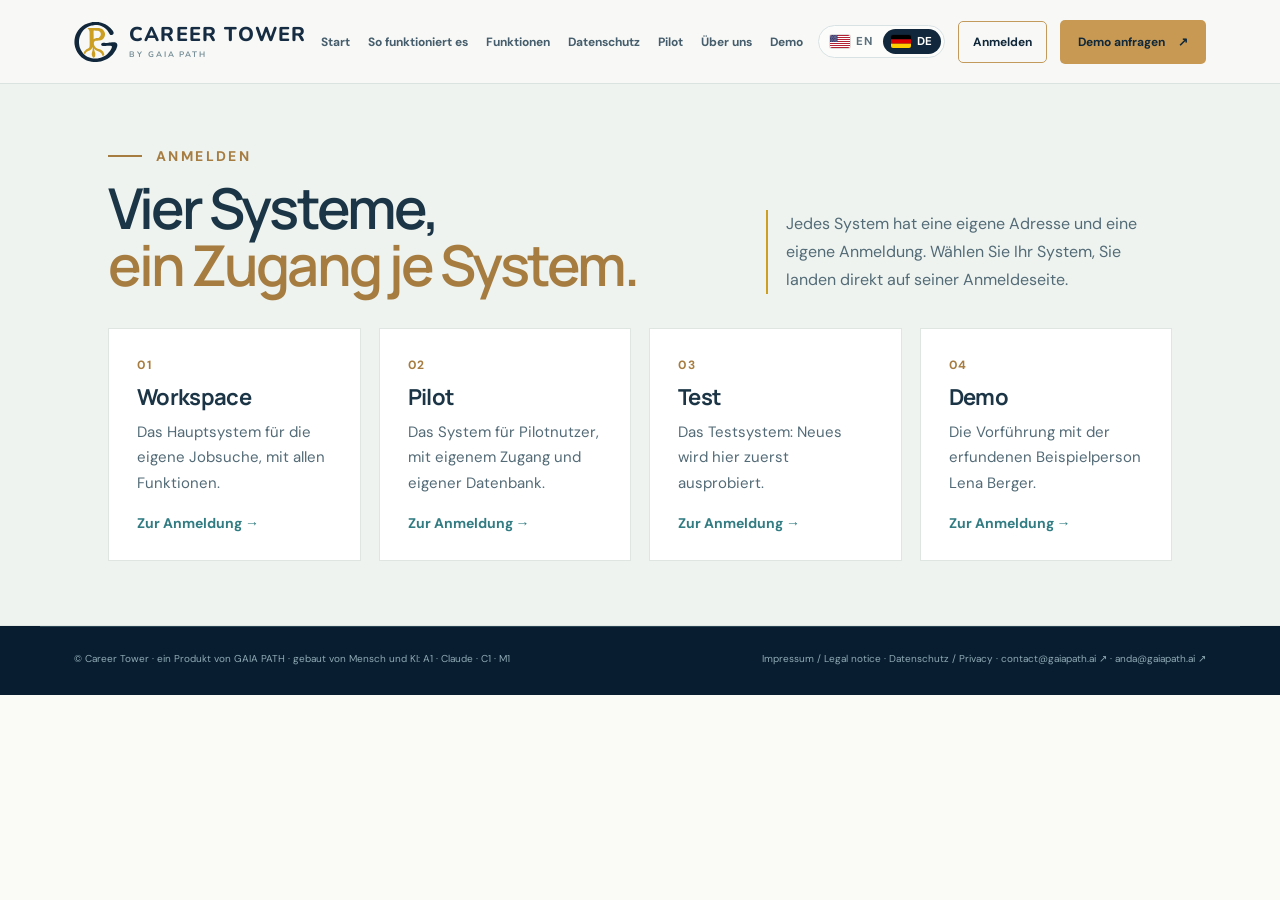
==== commit ada44432: "M1 (ChatGPT): Vision, Mission, Strategie, Aufbau bis Umsetzung, Qualitätssicherung Co-Authored-By: C" ====
--- a/anmelden.html
+++ b/anmelden.html
@@ -1,3 +1,3 @@
-<!doctype html><html lang="de"><head><meta charset="UTF-8"><meta name="viewport" content="width=device-width,initial-scale=1"><meta name="description" content="Career Tower von GAIA PATH: KI-gestützte Bewerbungsunterlagen für AVGS-Träger. Nur belegte Fakten aus dem Master-Lebenslauf, markiert, was man prüfen sollte. Die KI zeigt, der Mensch entscheidet."><title>Career Tower</title><link rel="icon" href="assets/logo.svg" type="image/svg+xml"><link rel="icon" href="assets/favicon-32.png" sizes="32x32" type="image/png"><link rel="apple-touch-icon" href="assets/apple-touch-icon.png"><meta property="og:type" content="website"><meta property="og:url" content="https://careertower.ai/"><meta property="og:title" content="Career Tower"><meta property="og:description" content="AI-supported application documents built only from verified facts. AI shows, people decide. Nothing is sent automatically."><meta property="og:image" content="https://www.gaiapath.ai/assets/og-image.png"><meta name="twitter:card" content="summary_large_image"><meta name="theme-color" content="#0b2235"><link rel="stylesheet" href="styles.css?v=35"><link rel="stylesheet" href="ct.css?v=17"><script data-goatcounter="https://leonidasshariati.goatcounter.com/count" async src="//gc.zgo.at/count.js"></script></head><body data-page="pLogin" class="ct-page"><header class="site-header"><a class="brand" href="index.html" aria-label="Career Tower"><span class="brand-mark"><svg viewBox="128 14 790 790" aria-hidden="true"><path d="M493.67,768.67C476.85,767.86 466.83,766.92 450.83,764.65C445.42,763.88 438.57,762.67 433.00,761.49C431.81,761.24 428.21,760.48 425.00,759.81C369.36,748.20 316.09,723.93 273.23,690.67C265.53,684.69 264.67,684.01 261.32,681.18C206.78,635.16 170.81,579.69 150.20,509.83C146.63,497.72 142.01,476.75 140.15,464.17C139.25,458.10 138.66,453.58 138.00,447.67C137.38,442.14 137.17,439.65 136.31,427.83C135.85,421.40 135.83,394.44 136.29,387.50C136.94,377.67 137.37,372.54 138.01,367.00C138.36,363.97 138.80,360.15 138.99,358.50C139.18,356.85 139.48,354.75 139.65,353.83C139.82,352.92 140.20,350.59 140.49,348.67C142.12,338.09 145.56,321.98 148.22,312.50C155.66,285.96 161.98,269.53 173.66,246.39C205.39,183.51 256.27,131.75 321.67,95.82C360.97,74.22 402.38,60.06 447.33,52.85C455.56,51.52 456.60,51.37 461.00,50.84C481.09,48.42 493.48,47.68 514.17,47.69C534.42,47.69 541.73,48.15 566.83,51.03C569.55,51.34 574.49,52.10 577.50,52.67C578.42,52.85 580.52,53.23 582.17,53.52C633.65,62.60 681.07,81.76 725.67,111.50C733.48,116.71 735.87,118.40 744.34,124.67C769.04,142.94 795.28,168.94 813.80,193.50C830.43,215.54 838.65,231.63 840.04,244.81C842.34,266.68 826.58,284.11 803.78,284.92C788.35,285.46 775.67,278.43 765.36,263.63C763.04,260.29 757.40,250.52 751.33,239.33C736.51,212.01 721.34,191.91 702.86,175.11C678.41,152.88 647.60,134.09 616.32,122.32C591.58,113.02 569.39,107.92 542.83,105.43C529.68,104.19 498.34,104.70 486.50,106.33C485.22,106.51 482.59,106.82 480.67,107.02C472.59,107.86 458.96,110.35 447.67,113.05C403.25,123.68 356.75,146.13 325.33,172.13C311.29,183.75 296.94,198.46 284.97,213.50C279.71,220.11 272.91,229.56 268.78,236.00C267.31,238.29 265.39,241.28 264.52,242.65C259.39,250.66 250.16,267.94 246.26,276.83C244.98,279.77 243.11,284.01 242.12,286.27C238.24,295.08 231.40,314.58 228.88,324.00C223.82,342.94 221.67,353.70 219.52,370.83C215.39,403.78 216.78,437.50 223.72,472.50C225.84,483.23 231.43,503.84 234.34,511.69C234.91,513.23 235.91,516.00 236.56,517.83C240.65,529.42 247.10,544.19 252.54,554.41C267.56,582.67 281.83,602.46 302.33,623.46C338.61,660.62 389.16,687.57 445.83,699.97C467.00,704.59 483.11,706.17 509.00,706.15C533.37,706.13 545.13,705.13 567.33,701.20C591.34,696.96 621.10,687.83 642.14,678.26C644.17,677.33 647.72,675.72 650.02,674.67C672.71,664.33 702.51,644.85 722.67,627.20C755.36,598.56 780.02,567.26 797.63,532.08C807.52,512.31 811.08,494.49 806.86,485.86C804.01,480.03 797.89,477.30 783.50,475.44C777.80,474.70 751.32,474.58 745.33,475.27C743.41,475.49 739.81,475.82 737.33,476.00C734.86,476.18 730.81,476.55 728.33,476.81C725.86,477.08 721.51,477.53 718.67,477.83C715.83,478.12 713.20,478.43 712.83,478.52C712.47,478.60 708.87,479.04 704.83,479.49C700.80,479.94 694.95,480.60 691.83,480.96C677.92,482.58 673.86,482.82 660.83,482.83C650.18,482.83 647.61,482.74 644.67,482.24C635.15,480.62 628.66,477.88 623.52,473.30C619.19,469.44 615.69,461.20 615.67,454.82C615.64,440.33 624.19,429.55 639.06,425.38C645.76,423.50 656.05,422.61 663.17,423.31C689.30,425.87 712.08,425.31 749.17,421.18C754.48,420.59 761.65,419.81 767.75,419.16C770.27,418.89 774.47,418.44 777.08,418.15C784.51,417.35 790.99,416.71 797.33,416.16C800.54,415.89 803.84,415.58 804.67,415.49C808.75,415.03 826.84,414.33 834.82,414.34C857.09,414.35 872.77,416.59 882.99,421.23C901.93,429.83 910.00,451.34 905.30,480.67C903.08,494.47 896.41,515.17 888.70,532.12C887.22,535.39 886.00,538.14 886.00,538.24C886.00,538.67 876.49,556.52 872.74,563.12C862.10,581.88 843.39,609.07 832.01,622.33C830.98,623.52 829.29,625.55 828.25,626.83C821.07,635.65 810.27,647.35 800.29,657.15C754.99,701.57 699.42,733.48 635.66,751.67C627.15,754.09 615.03,757.21 611.00,758.01C610.18,758.17 607.32,758.77 604.67,759.34C582.33,764.10 562.04,766.84 539.17,768.19C529.20,768.77 501.78,769.07 493.67,768.67Z" fill="currentColor" fill-rule="evenodd"/><path d="M474.50,691.36C470.16,691.09 470.15,691.09 465.56,684.39C453.58,666.92 448.32,653.49 446.48,635.67C445.01,621.37 446.77,609.78 454.18,585.10C458.79,569.76 459.74,565.88 461.28,556.33C463.17,544.65 463.44,539.95 463.42,520.00C463.39,503.48 463.19,500.30 462.17,500.28C461.98,500.27 461.29,501.74 460.63,503.55C454.06,521.54 445.44,534.71 432.97,545.80C422.28,555.32 413.79,560.22 396.00,567.16C371.93,576.54 360.74,583.09 348.71,594.83C340.17,603.17 332.48,614.45 329.00,623.76C327.20,628.57 326.48,628.53 320.29,623.22C312.94,616.91 304.43,607.57 303.07,604.33C302.41,602.76 302.83,600.57 305.21,593.23C311.34,574.31 324.19,557.68 341.63,546.09C348.59,541.47 353.65,538.77 371.67,530.06C395.75,518.43 405.55,506.05 408.24,483.83C408.90,478.38 408.88,483.67 408.73,362.00C408.61,260.04 408.35,234.13 407.35,226.65C405.52,212.82 400.66,199.70 393.13,188.28C389.29,182.45 382.41,173.52 377.50,168.00C375.79,166.08 374.05,164.05 373.63,163.50C373.21,162.95 372.37,161.94 371.77,161.25C370.54,159.85 370.42,159.29 371.20,158.51C371.88,157.83 563.36,157.92 571.33,158.61C576.66,159.07 585.69,160.18 589.67,160.86C637.67,169.06 670.77,198.63 681.62,243.00C682.18,245.29 682.74,247.84 682.85,248.67C682.97,249.49 683.26,251.37 683.51,252.83C684.31,257.53 685.10,269.86 684.88,274.17C682.92,312.69 667.67,342.26 639.61,361.94C623.01,373.58 602.72,380.74 579.00,383.34C573.89,383.90 560.87,384.30 547.17,384.32C531.03,384.35 526.01,384.81 517.33,387.06C496.34,392.52 484.40,409.38 484.34,433.67C484.28,459.67 494.50,484.06 513.50,503.20C528.28,518.08 543.75,526.28 576.00,536.33C596.99,542.87 606.94,546.94 618.83,553.83C642.94,567.80 659.38,589.24 667.40,617.17C669.95,626.02 671.80,637.55 671.20,640.76C670.77,643.05 667.02,646.71 660.33,651.37C659.14,652.20 656.44,654.09 654.33,655.57C649.60,658.88 644.20,662.01 642.85,662.23C641.27,662.48 640.85,661.70 639.33,655.67C632.28,627.59 618.79,608.17 595.67,592.78C586.60,586.75 577.68,582.60 559.17,575.80C540.15,568.81 532.36,565.13 522.00,558.21C509.76,550.05 501.48,542.00 492.34,529.38C488.92,524.66 488.81,524.74 488.91,531.84C488.99,537.56 489.37,540.74 490.88,548.33C493.26,560.35 494.86,565.98 500.82,583.33C509.81,609.55 511.17,615.93 511.10,631.51C511.01,652.91 505.83,667.97 491.18,689.44C489.83,691.40 488.81,691.68 482.93,691.61C480.13,691.58 476.33,691.46 474.50,691.36Z M486.12,355.42C495.36,346.57 504.61,342.28 519.83,339.77C521.73,339.46 527.06,339.18 534.33,339.00C552.84,338.55 561.54,336.76 573.00,331.04C599.77,317.67 613.81,288.63 608.33,257.91C603.74,232.15 586.23,213.45 560.81,207.16C551.52,204.86 552.63,204.92 515.60,204.77C482.04,204.63 482.04,204.63 481.34,205.33C480.64,206.03 480.64,206.03 480.74,281.93C480.83,358.02 480.85,359.33 481.86,359.33C481.95,359.33 483.87,357.57 486.12,355.42Z" fill="#cc9f22" fill-rule="evenodd"/></svg></span><span class="brand-name">CAREER TOWER<small>BY GAIA PATH</small></span></a><nav class="desktop-nav" aria-label="Primary"><a href="index.html" data-i="ctStart">Start</a><a href="so-funktionierts.html" data-i="ctHow">So funktioniert es</a><a href="funktionen.html" data-i="ctFeat">Funktionen</a><a href="datenschutz-daten.html" data-i="ctData">Datenschutz</a><a href="pilot.html" data-i="ctPilot">Pilot</a><a href="ueber-uns.html" data-i="ctAbout">Über uns</a><a href="demo.html" data-i="ctDemoNav">Demo</a></nav><div class="nav-actions"><div class="language lang-switch" id="ctLang" role="group" aria-label="Language"><button type="button" data-lang="en" aria-pressed="true"><svg class="flag" viewBox="0 0 190 100" preserveAspectRatio="xMidYMid slice" aria-hidden="true"><rect width="190" height="100" fill="#fff"/><rect y="0.00" width="190" height="7.69" fill="#B22234"/><rect y="15.38" width="190" height="7.69" fill="#B22234"/><rect y="30.77" width="190" height="7.69" fill="#B22234"/><rect y="46.15" width="190" height="7.69" fill="#B22234"/><rect y="61.54" width="190" height="7.69" fill="#B22234"/><rect y="76.92" width="190" height="7.69" fill="#B22234"/><rect y="92.31" width="190" height="7.69" fill="#B22234"/><rect width="76" height="53.85" fill="#3C3B6E"/><g fill="#fff"><circle cx="6.3" cy="5.4" r="1.9"/><circle cx="19.0" cy="5.4" r="1.9"/><circle cx="31.7" cy="5.4" r="1.9"/><circle cx="44.3" cy="5.4" r="1.9"/><circle cx="57.0" cy="5.4" r="1.9"/><circle cx="69.7" cy="5.4" r="1.9"/><circle cx="12.7" cy="10.8" r="1.9"/><circle cx="25.3" cy="10.8" r="1.9"/><circle cx="38.0" cy="10.8" r="1.9"/><circle cx="50.7" cy="10.8" r="1.9"/><circle cx="63.3" cy="10.8" r="1.9"/><circle cx="6.3" cy="16.1" r="1.9"/><circle cx="19.0" cy="16.1" r="1.9"/><circle cx="31.7" cy="16.1" r="1.9"/><circle cx="44.3" cy="16.1" r="1.9"/><circle cx="57.0" cy="16.1" r="1.9"/><circle cx="69.7" cy="16.1" r="1.9"/><circle cx="12.7" cy="21.5" r="1.9"/><circle cx="25.3" cy="21.5" r="1.9"/><circle cx="38.0" cy="21.5" r="1.9"/><circle cx="50.7" cy="21.5" r="1.9"/><circle cx="63.3" cy="21.5" r="1.9"/><circle cx="6.3" cy="26.9" r="1.9"/><circle cx="19.0" cy="26.9" r="1.9"/><circle cx="31.7" cy="26.9" r="1.9"/><circle cx="44.3" cy="26.9" r="1.9"/><circle cx="57.0" cy="26.9" r="1.9"/><circle cx="69.7" cy="26.9" r="1.9"/><circle cx="12.7" cy="32.3" r="1.9"/><circle cx="25.3" cy="32.3" r="1.9"/><circle cx="38.0" cy="32.3" r="1.9"/><circle cx="50.7" cy="32.3" r="1.9"/><circle cx="63.3" cy="32.3" r="1.9"/><circle cx="6.3" cy="37.7" r="1.9"/><circle cx="19.0" cy="37.7" r="1.9"/><circle cx="31.7" cy="37.7" r="1.9"/><circle cx="44.3" cy="37.7" r="1.9"/><circle cx="57.0" cy="37.7" r="1.9"/><circle cx="69.7" cy="37.7" r="1.9"/><circle cx="12.7" cy="43.0" r="1.9"/><circle cx="25.3" cy="43.0" r="1.9"/><circle cx="38.0" cy="43.0" r="1.9"/><circle cx="50.7" cy="43.0" r="1.9"/><circle cx="63.3" cy="43.0" r="1.9"/><circle cx="6.3" cy="48.4" r="1.9"/><circle cx="19.0" cy="48.4" r="1.9"/><circle cx="31.7" cy="48.4" r="1.9"/><circle cx="44.3" cy="48.4" r="1.9"/><circle cx="57.0" cy="48.4" r="1.9"/><circle cx="69.7" cy="48.4" r="1.9"/></g></svg><span>EN</span></button><button type="button" data-lang="de" aria-pressed="false"><svg class="flag" viewBox="0 0 5 3" preserveAspectRatio="none" aria-hidden="true"><rect width="5" height="1" fill="#000"/><rect y="1" width="5" height="1" fill="#DD0000"/><rect y="2" width="5" height="1" fill="#FFCE00"/></svg><span>DE</span></button></div><a class="nav-login on" href="anmelden.html" data-i="ctLogin">Anmelden</a><a class="nav-cta" href="demo.html" data-i="ctDemo">Let's talk <span>↗</span></a><button class="menu-toggle" id="menuToggle" aria-label="Open menu" aria-expanded="false">☰</button></div></header><nav class="mobile-nav" id="mobileNav" aria-label="Mobile"><a href="index.html" data-i="ctStart">Start</a><a href="so-funktionierts.html" data-i="ctHow">So funktioniert es</a><a href="funktionen.html" data-i="ctFeat">Funktionen</a><a href="datenschutz-daten.html" data-i="ctData">Datenschutz</a><a href="pilot.html" data-i="ctPilot">Pilot</a><a href="ueber-uns.html" data-i="ctAbout">Über uns</a><a href="demo.html" data-i="ctDemoNav">Demo</a><a href="anmelden.html" data-i="ctLogin">Anmelden</a></nav><main>
-<section class="ct-sec alt" id="anmelden"><div class="ct-wrap"><div class="ct-top"><div><p class="eyebrow" data-t="lgEye"></p><h2 data-t="lgTitle"></h2></div><p class="ct-aside" data-t="lgText"></p></div><div class="ct-cards ct-logins"><a class="ct-card ct-login" href="https://app.careertower.ai/"><span class="no">01</span><h3 data-t="lgA"></h3><p data-t="lgAT"></p><span class="ct-go" data-t="lgGo"></span></a><a class="ct-card ct-login" href="https://pilot.careertower.ai/"><span class="no">02</span><h3 data-t="lgP"></h3><p data-t="lgPT"></p><span class="ct-go" data-t="lgGo"></span></a><a class="ct-card ct-login" href="https://test.careertower.ai/"><span class="no">03</span><h3 data-t="lgT"></h3><p data-t="lgTT"></p><span class="ct-go" data-t="lgGo"></span></a><a class="ct-card ct-login" href="https://demo.careertower.ai/"><span class="no">04</span><h3 data-t="lgD"></h3><p data-t="lgDT"></p><span class="ct-go" data-t="lgGo"></span></a></div></div></section>
-</main><footer><div class="container footer-bottom"><span>© Career Tower · <span data-t="ftBy">ein Produkt von</span> <a href="https://www.gaiapath.ai/">GAIA PATH</a> · <a href="ueber-uns.html#team" data-t="ftTeam">gebaut von Mensch und KI: A1 · Claude · C1 · M1</a></span><span><a href="impressum.html">Impressum / Legal notice</a> · <a href="datenschutz.html">Datenschutz / Privacy</a> · <a href="mailto:contact@gaiapath.ai">contact@gaiapath.ai ↗</a> · <a href="mailto:anda@gaiapath.ai">anda@gaiapath.ai ↗</a></span></div></footer><script src="ct.js?v=17"></script></body></html>+<!doctype html><html lang="de"><head><meta charset="UTF-8"><meta name="viewport" content="width=device-width,initial-scale=1"><meta name="description" content="Career Tower von GAIA PATH: KI-gestützte Bewerbungsunterlagen für AVGS-Träger. Nur belegte Fakten aus dem Master-Lebenslauf, markiert, was man prüfen sollte. Die KI zeigt, der Mensch entscheidet."><title>Career Tower</title><link rel="icon" href="assets/logo.svg" type="image/svg+xml"><link rel="icon" href="assets/favicon-32.png" sizes="32x32" type="image/png"><link rel="apple-touch-icon" href="assets/apple-touch-icon.png"><meta property="og:type" content="website"><meta property="og:url" content="https://careertower.ai/"><meta property="og:title" content="Career Tower"><meta property="og:description" content="AI-supported application documents built only from verified facts. AI shows, people decide. Nothing is sent automatically."><meta property="og:image" content="https://www.gaiapath.ai/assets/og-image.png"><meta name="twitter:card" content="summary_large_image"><meta name="theme-color" content="#0b2235"><link rel="stylesheet" href="styles.css?v=35"><link rel="stylesheet" href="ct.css?v=20"><script data-goatcounter="https://leonidasshariati.goatcounter.com/count" async src="//gc.zgo.at/count.js"></script></head><body data-page="pLogin" class="ct-page"><header class="site-header"><a class="brand" href="index.html" aria-label="Career Tower"><span class="brand-mark"><svg viewBox="128 14 790 790" aria-hidden="true"><path d="M493.67,768.67C476.85,767.86 466.83,766.92 450.83,764.65C445.42,763.88 438.57,762.67 433.00,761.49C431.81,761.24 428.21,760.48 425.00,759.81C369.36,748.20 316.09,723.93 273.23,690.67C265.53,684.69 264.67,684.01 261.32,681.18C206.78,635.16 170.81,579.69 150.20,509.83C146.63,497.72 142.01,476.75 140.15,464.17C139.25,458.10 138.66,453.58 138.00,447.67C137.38,442.14 137.17,439.65 136.31,427.83C135.85,421.40 135.83,394.44 136.29,387.50C136.94,377.67 137.37,372.54 138.01,367.00C138.36,363.97 138.80,360.15 138.99,358.50C139.18,356.85 139.48,354.75 139.65,353.83C139.82,352.92 140.20,350.59 140.49,348.67C142.12,338.09 145.56,321.98 148.22,312.50C155.66,285.96 161.98,269.53 173.66,246.39C205.39,183.51 256.27,131.75 321.67,95.82C360.97,74.22 402.38,60.06 447.33,52.85C455.56,51.52 456.60,51.37 461.00,50.84C481.09,48.42 493.48,47.68 514.17,47.69C534.42,47.69 541.73,48.15 566.83,51.03C569.55,51.34 574.49,52.10 577.50,52.67C578.42,52.85 580.52,53.23 582.17,53.52C633.65,62.60 681.07,81.76 725.67,111.50C733.48,116.71 735.87,118.40 744.34,124.67C769.04,142.94 795.28,168.94 813.80,193.50C830.43,215.54 838.65,231.63 840.04,244.81C842.34,266.68 826.58,284.11 803.78,284.92C788.35,285.46 775.67,278.43 765.36,263.63C763.04,260.29 757.40,250.52 751.33,239.33C736.51,212.01 721.34,191.91 702.86,175.11C678.41,152.88 647.60,134.09 616.32,122.32C591.58,113.02 569.39,107.92 542.83,105.43C529.68,104.19 498.34,104.70 486.50,106.33C485.22,106.51 482.59,106.82 480.67,107.02C472.59,107.86 458.96,110.35 447.67,113.05C403.25,123.68 356.75,146.13 325.33,172.13C311.29,183.75 296.94,198.46 284.97,213.50C279.71,220.11 272.91,229.56 268.78,236.00C267.31,238.29 265.39,241.28 264.52,242.65C259.39,250.66 250.16,267.94 246.26,276.83C244.98,279.77 243.11,284.01 242.12,286.27C238.24,295.08 231.40,314.58 228.88,324.00C223.82,342.94 221.67,353.70 219.52,370.83C215.39,403.78 216.78,437.50 223.72,472.50C225.84,483.23 231.43,503.84 234.34,511.69C234.91,513.23 235.91,516.00 236.56,517.83C240.65,529.42 247.10,544.19 252.54,554.41C267.56,582.67 281.83,602.46 302.33,623.46C338.61,660.62 389.16,687.57 445.83,699.97C467.00,704.59 483.11,706.17 509.00,706.15C533.37,706.13 545.13,705.13 567.33,701.20C591.34,696.96 621.10,687.83 642.14,678.26C644.17,677.33 647.72,675.72 650.02,674.67C672.71,664.33 702.51,644.85 722.67,627.20C755.36,598.56 780.02,567.26 797.63,532.08C807.52,512.31 811.08,494.49 806.86,485.86C804.01,480.03 797.89,477.30 783.50,475.44C777.80,474.70 751.32,474.58 745.33,475.27C743.41,475.49 739.81,475.82 737.33,476.00C734.86,476.18 730.81,476.55 728.33,476.81C725.86,477.08 721.51,477.53 718.67,477.83C715.83,478.12 713.20,478.43 712.83,478.52C712.47,478.60 708.87,479.04 704.83,479.49C700.80,479.94 694.95,480.60 691.83,480.96C677.92,482.58 673.86,482.82 660.83,482.83C650.18,482.83 647.61,482.74 644.67,482.24C635.15,480.62 628.66,477.88 623.52,473.30C619.19,469.44 615.69,461.20 615.67,454.82C615.64,440.33 624.19,429.55 639.06,425.38C645.76,423.50 656.05,422.61 663.17,423.31C689.30,425.87 712.08,425.31 749.17,421.18C754.48,420.59 761.65,419.81 767.75,419.16C770.27,418.89 774.47,418.44 777.08,418.15C784.51,417.35 790.99,416.71 797.33,416.16C800.54,415.89 803.84,415.58 804.67,415.49C808.75,415.03 826.84,414.33 834.82,414.34C857.09,414.35 872.77,416.59 882.99,421.23C901.93,429.83 910.00,451.34 905.30,480.67C903.08,494.47 896.41,515.17 888.70,532.12C887.22,535.39 886.00,538.14 886.00,538.24C886.00,538.67 876.49,556.52 872.74,563.12C862.10,581.88 843.39,609.07 832.01,622.33C830.98,623.52 829.29,625.55 828.25,626.83C821.07,635.65 810.27,647.35 800.29,657.15C754.99,701.57 699.42,733.48 635.66,751.67C627.15,754.09 615.03,757.21 611.00,758.01C610.18,758.17 607.32,758.77 604.67,759.34C582.33,764.10 562.04,766.84 539.17,768.19C529.20,768.77 501.78,769.07 493.67,768.67Z" fill="currentColor" fill-rule="evenodd"/><path d="M474.50,691.36C470.16,691.09 470.15,691.09 465.56,684.39C453.58,666.92 448.32,653.49 446.48,635.67C445.01,621.37 446.77,609.78 454.18,585.10C458.79,569.76 459.74,565.88 461.28,556.33C463.17,544.65 463.44,539.95 463.42,520.00C463.39,503.48 463.19,500.30 462.17,500.28C461.98,500.27 461.29,501.74 460.63,503.55C454.06,521.54 445.44,534.71 432.97,545.80C422.28,555.32 413.79,560.22 396.00,567.16C371.93,576.54 360.74,583.09 348.71,594.83C340.17,603.17 332.48,614.45 329.00,623.76C327.20,628.57 326.48,628.53 320.29,623.22C312.94,616.91 304.43,607.57 303.07,604.33C302.41,602.76 302.83,600.57 305.21,593.23C311.34,574.31 324.19,557.68 341.63,546.09C348.59,541.47 353.65,538.77 371.67,530.06C395.75,518.43 405.55,506.05 408.24,483.83C408.90,478.38 408.88,483.67 408.73,362.00C408.61,260.04 408.35,234.13 407.35,226.65C405.52,212.82 400.66,199.70 393.13,188.28C389.29,182.45 382.41,173.52 377.50,168.00C375.79,166.08 374.05,164.05 373.63,163.50C373.21,162.95 372.37,161.94 371.77,161.25C370.54,159.85 370.42,159.29 371.20,158.51C371.88,157.83 563.36,157.92 571.33,158.61C576.66,159.07 585.69,160.18 589.67,160.86C637.67,169.06 670.77,198.63 681.62,243.00C682.18,245.29 682.74,247.84 682.85,248.67C682.97,249.49 683.26,251.37 683.51,252.83C684.31,257.53 685.10,269.86 684.88,274.17C682.92,312.69 667.67,342.26 639.61,361.94C623.01,373.58 602.72,380.74 579.00,383.34C573.89,383.90 560.87,384.30 547.17,384.32C531.03,384.35 526.01,384.81 517.33,387.06C496.34,392.52 484.40,409.38 484.34,433.67C484.28,459.67 494.50,484.06 513.50,503.20C528.28,518.08 543.75,526.28 576.00,536.33C596.99,542.87 606.94,546.94 618.83,553.83C642.94,567.80 659.38,589.24 667.40,617.17C669.95,626.02 671.80,637.55 671.20,640.76C670.77,643.05 667.02,646.71 660.33,651.37C659.14,652.20 656.44,654.09 654.33,655.57C649.60,658.88 644.20,662.01 642.85,662.23C641.27,662.48 640.85,661.70 639.33,655.67C632.28,627.59 618.79,608.17 595.67,592.78C586.60,586.75 577.68,582.60 559.17,575.80C540.15,568.81 532.36,565.13 522.00,558.21C509.76,550.05 501.48,542.00 492.34,529.38C488.92,524.66 488.81,524.74 488.91,531.84C488.99,537.56 489.37,540.74 490.88,548.33C493.26,560.35 494.86,565.98 500.82,583.33C509.81,609.55 511.17,615.93 511.10,631.51C511.01,652.91 505.83,667.97 491.18,689.44C489.83,691.40 488.81,691.68 482.93,691.61C480.13,691.58 476.33,691.46 474.50,691.36Z M486.12,355.42C495.36,346.57 504.61,342.28 519.83,339.77C521.73,339.46 527.06,339.18 534.33,339.00C552.84,338.55 561.54,336.76 573.00,331.04C599.77,317.67 613.81,288.63 608.33,257.91C603.74,232.15 586.23,213.45 560.81,207.16C551.52,204.86 552.63,204.92 515.60,204.77C482.04,204.63 482.04,204.63 481.34,205.33C480.64,206.03 480.64,206.03 480.74,281.93C480.83,358.02 480.85,359.33 481.86,359.33C481.95,359.33 483.87,357.57 486.12,355.42Z" fill="#cc9f22" fill-rule="evenodd"/></svg></span><span class="brand-name">CAREER TOWER<small>BY GAIA PATH</small></span></a><nav class="desktop-nav" aria-label="Primary"><a href="index.html" data-i="ctStart">Start</a><a href="so-funktionierts.html" data-i="ctHow">So funktioniert es</a><a href="funktionen.html" data-i="ctFeat">Funktionen</a><a href="datenschutz-daten.html" data-i="ctData">Datenschutz</a><a href="pilot.html" data-i="ctPilot">Pilot</a><a href="ueber-uns.html" data-i="ctAbout">Über uns</a><a href="demo.html" data-i="ctDemoNav">Demo</a></nav><div class="nav-actions"><div class="language lang-switch" id="ctLang" role="group" aria-label="Language"><button type="button" data-lang="en" aria-pressed="true"><svg class="flag" viewBox="0 0 190 100" preserveAspectRatio="xMidYMid slice" aria-hidden="true"><rect width="190" height="100" fill="#fff"/><rect y="0.00" width="190" height="7.69" fill="#B22234"/><rect y="15.38" width="190" height="7.69" fill="#B22234"/><rect y="30.77" width="190" height="7.69" fill="#B22234"/><rect y="46.15" width="190" height="7.69" fill="#B22234"/><rect y="61.54" width="190" height="7.69" fill="#B22234"/><rect y="76.92" width="190" height="7.69" fill="#B22234"/><rect y="92.31" width="190" height="7.69" fill="#B22234"/><rect width="76" height="53.85" fill="#3C3B6E"/><g fill="#fff"><circle cx="6.3" cy="5.4" r="1.9"/><circle cx="19.0" cy="5.4" r="1.9"/><circle cx="31.7" cy="5.4" r="1.9"/><circle cx="44.3" cy="5.4" r="1.9"/><circle cx="57.0" cy="5.4" r="1.9"/><circle cx="69.7" cy="5.4" r="1.9"/><circle cx="12.7" cy="10.8" r="1.9"/><circle cx="25.3" cy="10.8" r="1.9"/><circle cx="38.0" cy="10.8" r="1.9"/><circle cx="50.7" cy="10.8" r="1.9"/><circle cx="63.3" cy="10.8" r="1.9"/><circle cx="6.3" cy="16.1" r="1.9"/><circle cx="19.0" cy="16.1" r="1.9"/><circle cx="31.7" cy="16.1" r="1.9"/><circle cx="44.3" cy="16.1" r="1.9"/><circle cx="57.0" cy="16.1" r="1.9"/><circle cx="69.7" cy="16.1" r="1.9"/><circle cx="12.7" cy="21.5" r="1.9"/><circle cx="25.3" cy="21.5" r="1.9"/><circle cx="38.0" cy="21.5" r="1.9"/><circle cx="50.7" cy="21.5" r="1.9"/><circle cx="63.3" cy="21.5" r="1.9"/><circle cx="6.3" cy="26.9" r="1.9"/><circle cx="19.0" cy="26.9" r="1.9"/><circle cx="31.7" cy="26.9" r="1.9"/><circle cx="44.3" cy="26.9" r="1.9"/><circle cx="57.0" cy="26.9" r="1.9"/><circle cx="69.7" cy="26.9" r="1.9"/><circle cx="12.7" cy="32.3" r="1.9"/><circle cx="25.3" cy="32.3" r="1.9"/><circle cx="38.0" cy="32.3" r="1.9"/><circle cx="50.7" cy="32.3" r="1.9"/><circle cx="63.3" cy="32.3" r="1.9"/><circle cx="6.3" cy="37.7" r="1.9"/><circle cx="19.0" cy="37.7" r="1.9"/><circle cx="31.7" cy="37.7" r="1.9"/><circle cx="44.3" cy="37.7" r="1.9"/><circle cx="57.0" cy="37.7" r="1.9"/><circle cx="69.7" cy="37.7" r="1.9"/><circle cx="12.7" cy="43.0" r="1.9"/><circle cx="25.3" cy="43.0" r="1.9"/><circle cx="38.0" cy="43.0" r="1.9"/><circle cx="50.7" cy="43.0" r="1.9"/><circle cx="63.3" cy="43.0" r="1.9"/><circle cx="6.3" cy="48.4" r="1.9"/><circle cx="19.0" cy="48.4" r="1.9"/><circle cx="31.7" cy="48.4" r="1.9"/><circle cx="44.3" cy="48.4" r="1.9"/><circle cx="57.0" cy="48.4" r="1.9"/><circle cx="69.7" cy="48.4" r="1.9"/></g></svg><span>EN</span></button><button type="button" data-lang="de" aria-pressed="false"><svg class="flag" viewBox="0 0 5 3" preserveAspectRatio="none" aria-hidden="true"><rect width="5" height="1" fill="#000"/><rect y="1" width="5" height="1" fill="#DD0000"/><rect y="2" width="5" height="1" fill="#FFCE00"/></svg><span>DE</span></button></div><a class="nav-login on" href="anmelden.html" data-i="ctLogin">Anmelden</a><a class="nav-cta" href="demo.html" data-i="ctDemo">Let's talk <span>↗</span></a><button class="menu-toggle" id="menuToggle" aria-label="Open menu" aria-expanded="false">☰</button></div></header><nav class="mobile-nav" id="mobileNav" aria-label="Mobile"><a href="index.html" data-i="ctStart">Start</a><a href="so-funktionierts.html" data-i="ctHow">So funktioniert es</a><a href="funktionen.html" data-i="ctFeat">Funktionen</a><a href="datenschutz-daten.html" data-i="ctData">Datenschutz</a><a href="pilot.html" data-i="ctPilot">Pilot</a><a href="ueber-uns.html" data-i="ctAbout">Über uns</a><a href="demo.html" data-i="ctDemoNav">Demo</a><a href="anmelden.html" data-i="ctLogin">Anmelden</a></nav><main>
+<section class="ct-sec alt" id="anmelden"><div class="ct-wrap"><div class="ct-top"><div><p class="eyebrow" data-t="lgEye"></p><h2 data-t="lgTitle"></h2></div><p class="ct-aside" data-t="lgText"></p></div><div class="ct-cards ct-logins"><a class="ct-card ct-login" href="https://app.careertower.ai/" target="_blank" rel="noopener"><span class="no">01</span><h3 data-t="lgA"></h3><p data-t="lgAT"></p><span class="ct-go" data-t="lgGo"></span></a><a class="ct-card ct-login" href="https://pilot.careertower.ai/" target="_blank" rel="noopener"><span class="no">02</span><h3 data-t="lgP"></h3><p data-t="lgPT"></p><span class="ct-go" data-t="lgGo"></span></a><a class="ct-card ct-login" href="https://test.careertower.ai/" target="_blank" rel="noopener"><span class="no">03</span><h3 data-t="lgT"></h3><p data-t="lgTT"></p><span class="ct-go" data-t="lgGo"></span></a><a class="ct-card ct-login" href="https://demo.careertower.ai/" target="_blank" rel="noopener"><span class="no">04</span><h3 data-t="lgD"></h3><p data-t="lgDT"></p><span class="ct-go" data-t="lgGo"></span></a></div></div></section>
+</main><footer><div class="container footer-bottom"><span>© Career Tower · <span data-t="ftBy">ein Produkt von</span> <a href="https://www.gaiapath.ai/" target="_blank" rel="noopener">GAIA PATH</a> · <a href="ueber-uns.html#team" data-t="ftTeam">gebaut von Mensch und KI: A1 · Claude · C1 · M1</a></span><span><a href="impressum.html">Impressum / Legal notice</a> · <a href="datenschutz.html">Datenschutz / Privacy</a> · <a href="mailto:contact@gaiapath.ai">contact@gaiapath.ai ↗</a> · <a href="mailto:anda@gaiapath.ai">anda@gaiapath.ai ↗</a></span></div></footer><script src="ct.js?v=21"></script></body></html>
--- a/ct.css
+++ b/ct.css
@@ -187,3 +187,6 @@
 .ct-team{grid-template-columns:repeat(4,minmax(0,1fr))}.ct-tm{position:relative;padding-top:30px}.ct-tm-av,.ct-tm-pic{width:56px;height:56px;border-radius:50%;display:grid;place-items:center;margin-bottom:16px}.ct-tm-av{background:#0e2a3b;color:#ddb879;font-weight:800;font-size:16px}.ct-tm-pic{object-fit:cover;object-position:73% 18%;border:2px solid #ddb879}.ct-tm-r{font-size:13px!important;font-weight:700;color:#a67c40!important;margin:-4px 0 10px!important}.ct-tm .ct-about-links{margin-top:14px;gap:12px;font-size:14px}@media(max-width:1000px){.ct-team{grid-template-columns:repeat(2,minmax(0,1fr))}}@media(max-width:560px){.ct-team{grid-template-columns:1fr}}
 
 .ct-tb{display:grid;grid-template-columns:repeat(4,minmax(0,1fr)) auto;gap:14px;align-items:stretch}.ct-tb span{border:1px solid rgba(255,255,255,.16);background:rgba(255,255,255,.05);padding:16px 18px}.ct-tb b{display:block;color:#ddb879;font-size:18px;margin-bottom:4px}.ct-tb i{font-style:normal;font-size:13px;color:#bcccd3;line-height:1.5}.ct-tb .btn{align-self:center}@media(max-width:1000px){.ct-tb{grid-template-columns:repeat(2,minmax(0,1fr))}.ct-tb .btn{grid-column:1/-1;justify-self:start}}
+.ct-article{max-width:760px;margin:0 auto}.ct-art-back{display:inline-block;margin-bottom:22px;font-weight:800;font-size:14px;color:#317c83;text-decoration:none}.ct-art-by{display:flex;align-items:center;gap:12px;margin:8px 0 30px}.ct-art-by img{width:48px;height:48px;border-radius:50%;object-fit:cover;object-position:73% 18%;border:2px solid #ddb879}.ct-art-by b{display:block;color:#0e2a3b}.ct-art-by span{font-size:13px;color:#536b77}.ct-art-body p{font-size:18px;line-height:1.75;color:#36505d;margin:0 0 18px}.ct-art-body p.lead{font-size:22px;color:#0e2a3b;font-weight:600}.ct-art-body blockquote{margin:26px 0;padding:6px 0 6px 22px;border-left:3px solid #c29a5b;font-size:23px;line-height:1.5;color:#0e2a3b;font-weight:700}
+main.container.legal{max-width:880px;margin:0 auto;padding:40px 34px 90px}main.container.legal .back{display:inline-block;margin-bottom:18px;font-weight:800;color:#317c83;text-decoration:none}
+.ct-cycle{max-width:860px;margin:0 auto}.ct-cycle-svg{width:100%;height:auto;display:block}.cy-ring{fill:none;stroke:#c9d4cf;stroke-width:2.5}.cy-arr{fill:#c29a5b}.cy-dash{stroke:#a67c40;stroke-width:1.5;stroke-dasharray:5 5}.cy-box{fill:#fff;stroke:#d6dfdb;stroke-width:1.5}.cy-box.me{fill:#0e2a3b;stroke:#0e2a3b}.cy-box.m1{fill:#fafaf7;stroke:#c9d4cf;stroke-dasharray:4 4}.ct-cycle-svg text{text-anchor:middle;font-family:inherit}.cy-code{font-size:12px;font-weight:800;letter-spacing:.08em;fill:#a67c40}.cy-t{font-size:15px;font-weight:800;fill:#0e2a3b}.cy-s{font-size:12px;fill:#536b77}.cy-box.me~.cy-t{fill:#fff}.cy-box.me~.cy-s{fill:#bcccd3}.cy-box.me~.cy-code{fill:#ddb879}.cy-mid{font-size:24px;font-weight:800;fill:#0e2a3b;letter-spacing:-.02em}.cy-mid.em{fill:#a67c40}.ct-cycle-list{display:none;list-style:none;margin:0;padding:0;counter-reset:cy}.ct-cycle-list li{counter-increment:cy;position:relative;padding:12px 0 12px 44px;border-bottom:1px solid #dfe6e2;font-size:15px;color:#36505d}.ct-cycle-list li:before{content:counter(cy);position:absolute;left:0;top:10px;width:30px;height:30px;border-radius:50%;background:#0e2a3b;color:#ddb879;display:grid;place-items:center;font-weight:800;font-size:13px}.ct-cycle-list b{display:block;font-size:12px;letter-spacing:.08em;color:#a67c40}.ct-cycle-list span{font-weight:800;color:#0e2a3b}.ct-cycle-m1{display:none;font-size:14px;color:#536b77;margin-top:14px}.ct-cycle-stats{text-align:center;margin:26px 0 0;font-weight:800;color:#0e2a3b;font-size:15px}@media(max-width:640px){.ct-cycle-svg{display:none}.ct-cycle-list,.ct-cycle-m1{display:block}}
